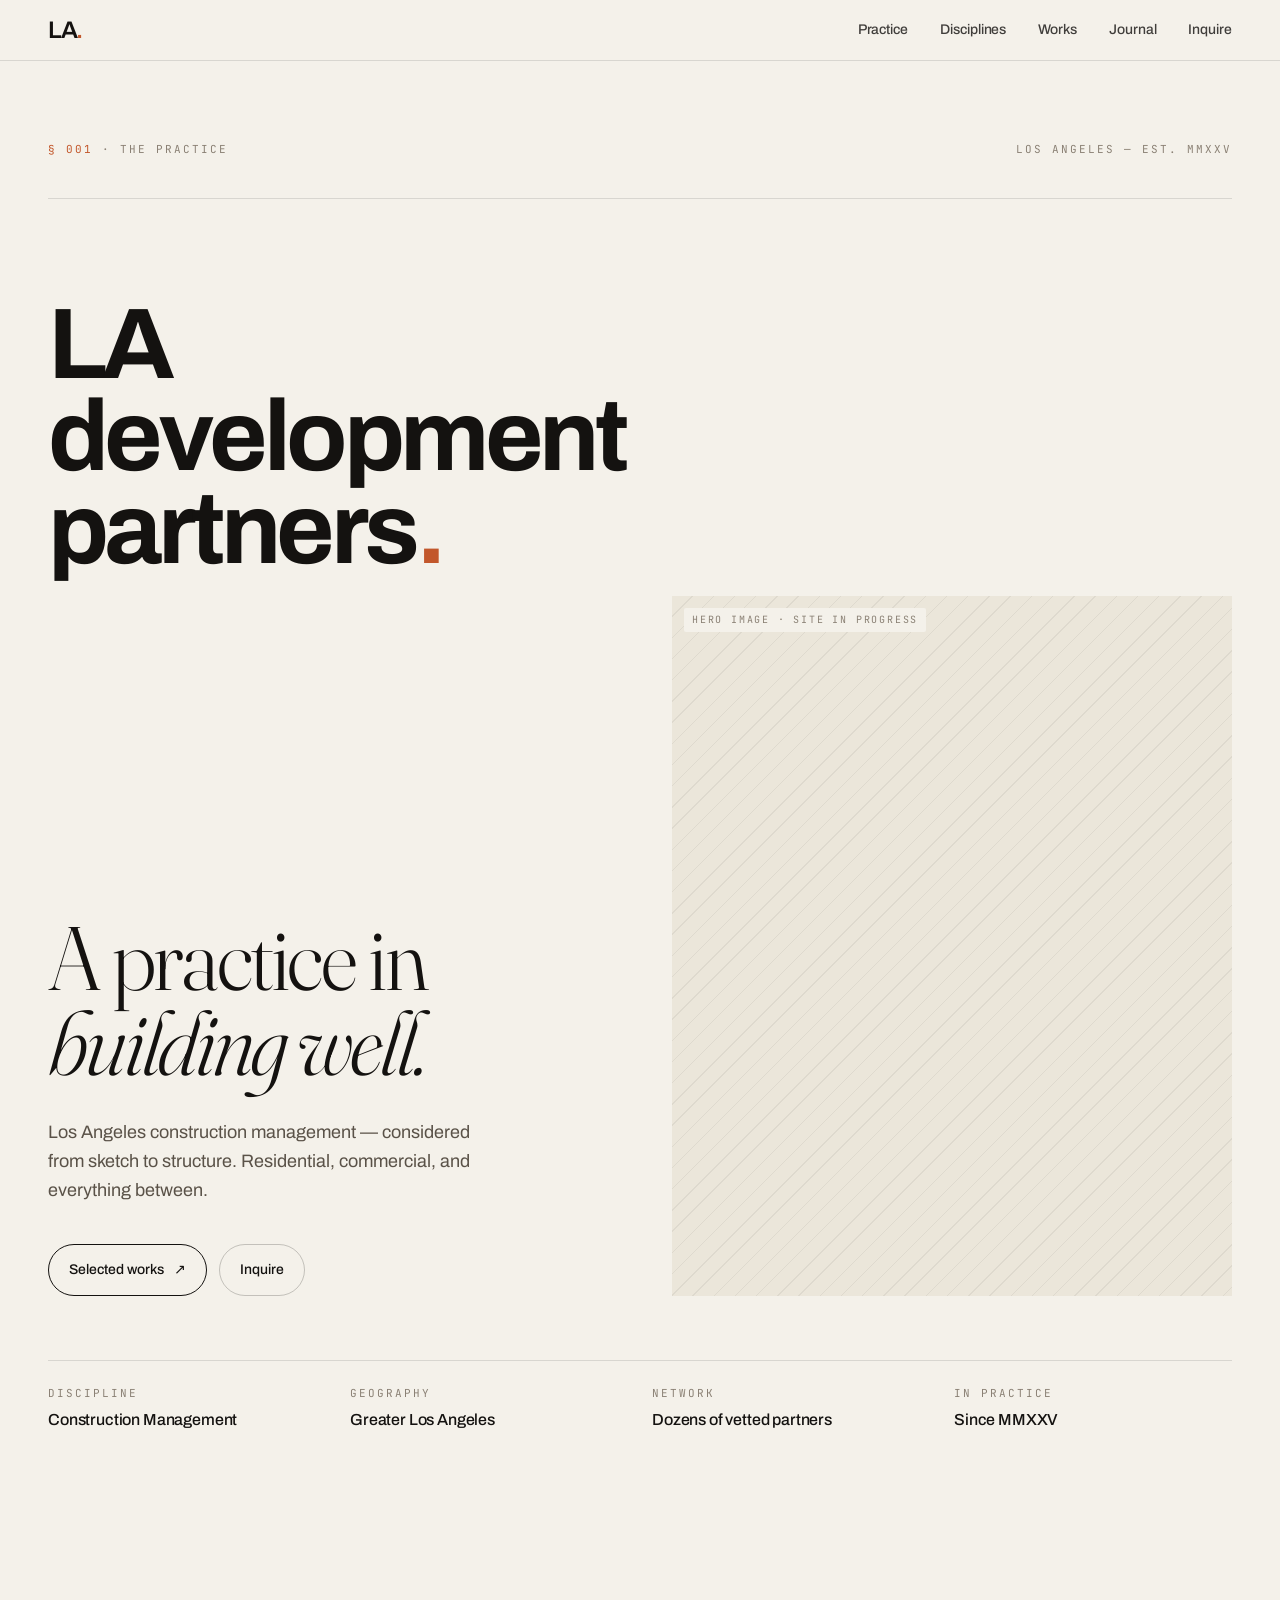
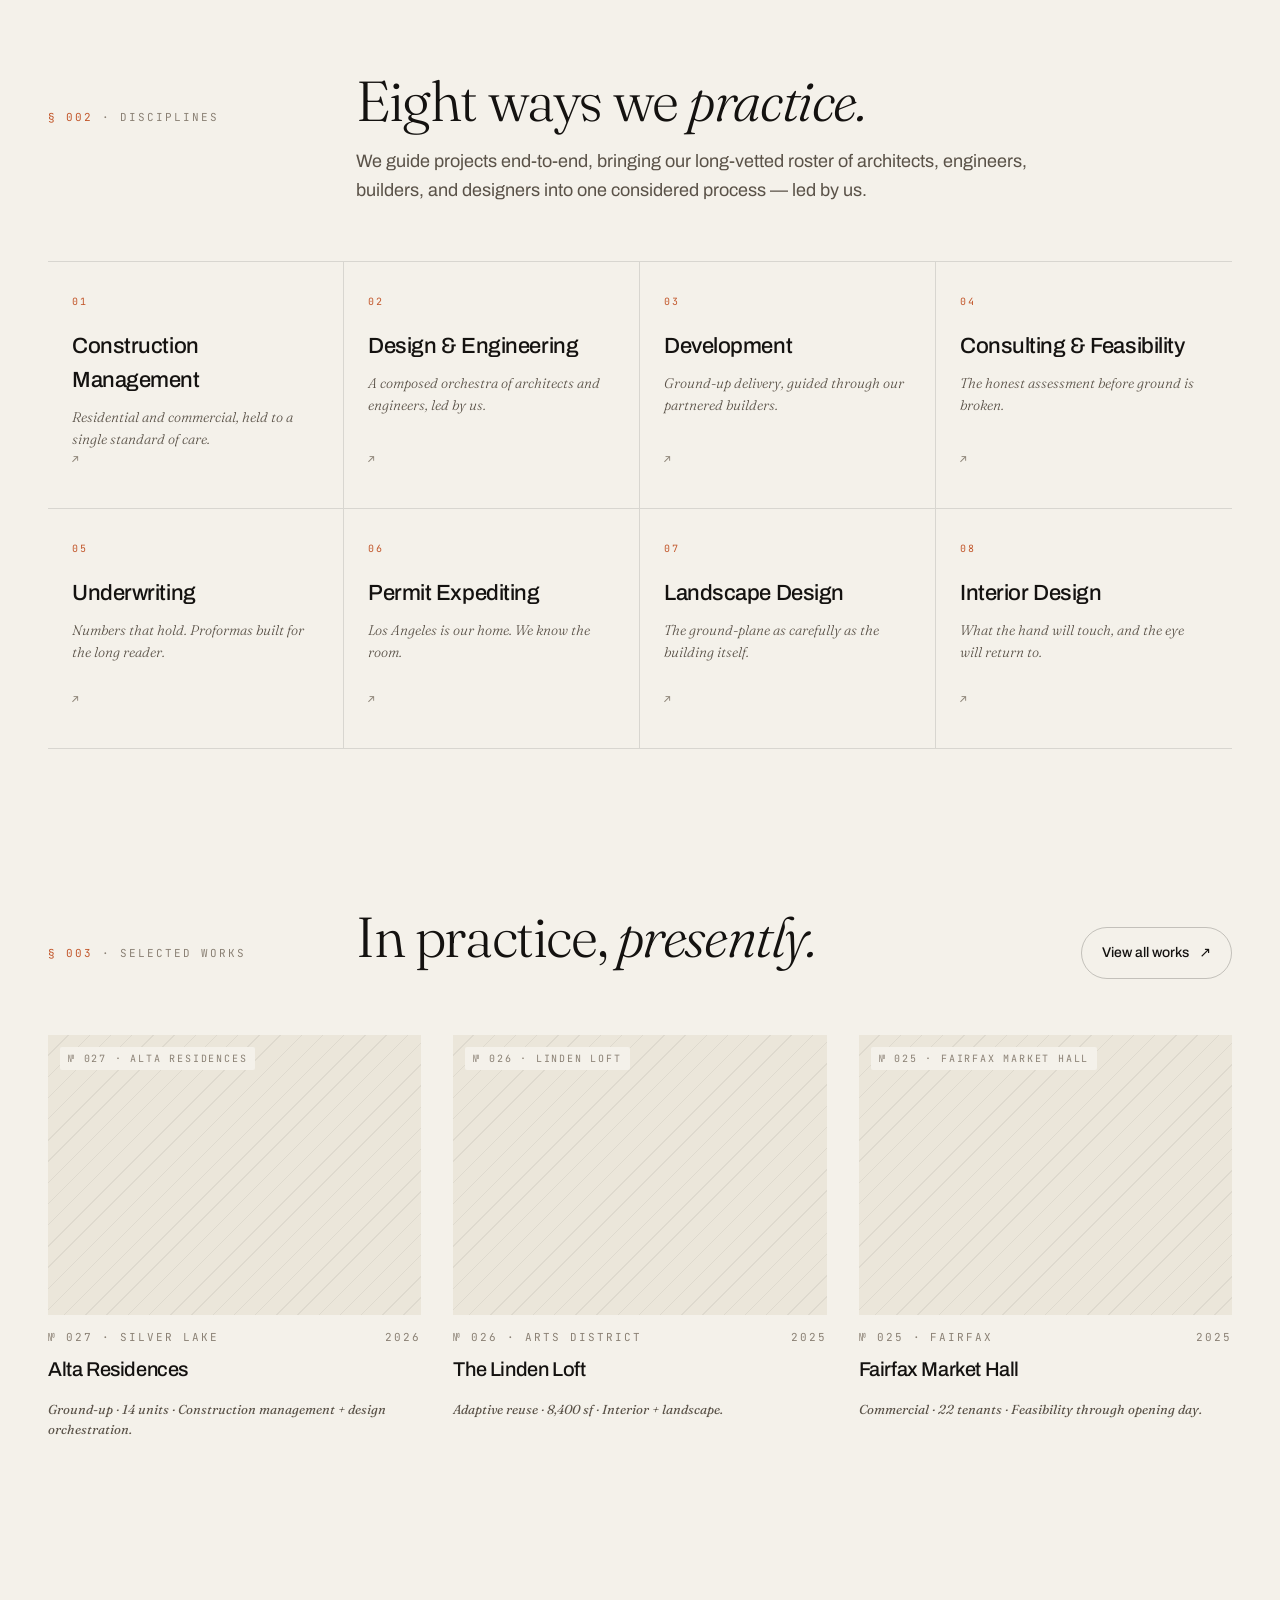
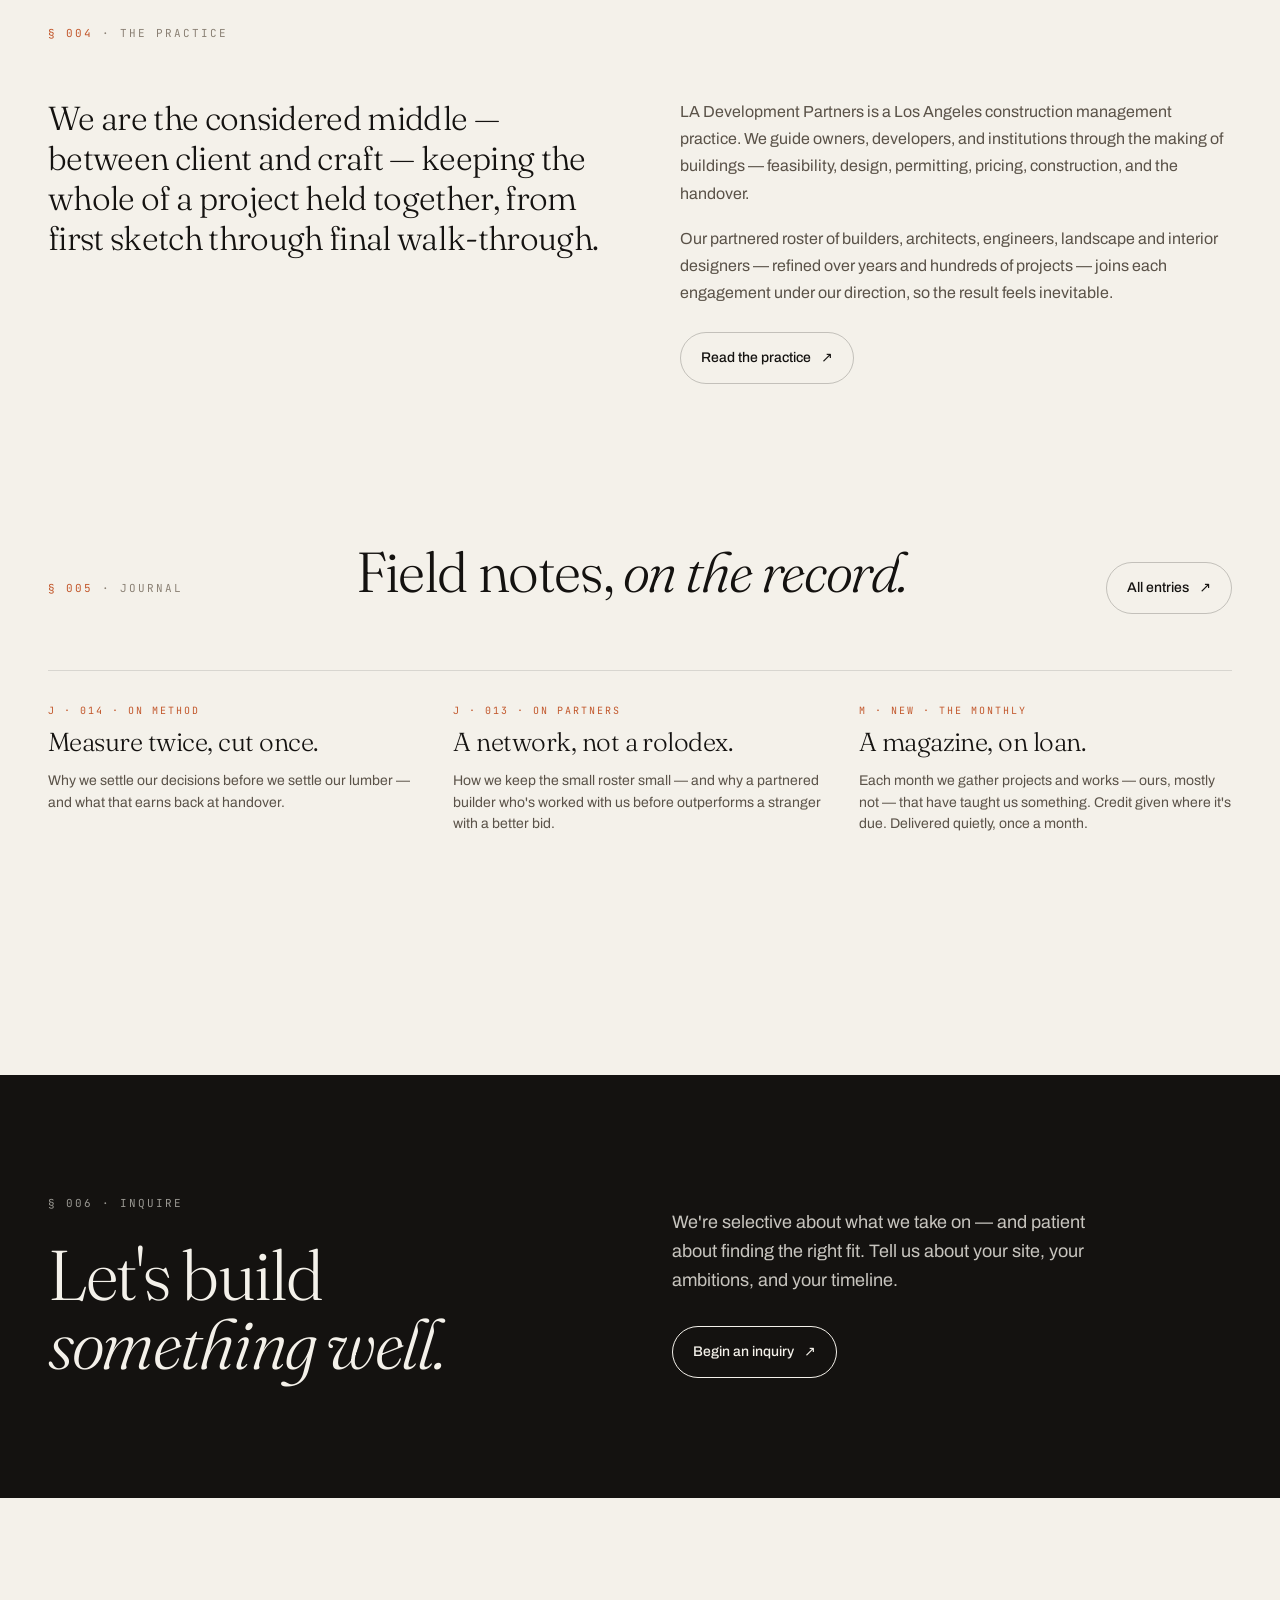
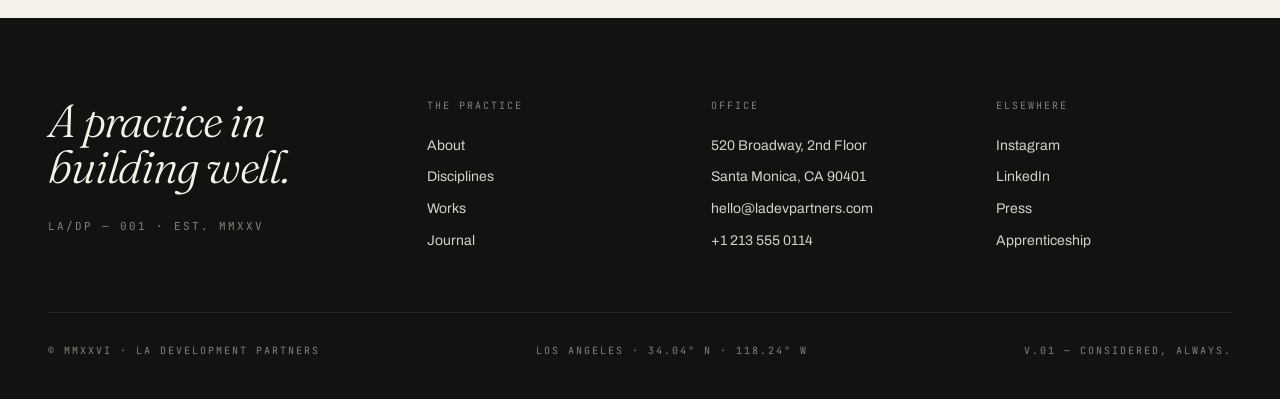
==== index.html @ b6d7815f "Add mobile responsive CSS across all pages Additive-only changes — no existing desktop rules modifie" ====
<!doctype html>
<html lang="en">
<head>
<meta charset="utf-8" />
<meta name="viewport" content="width=device-width, initial-scale=1" />
<title>LA/DP — A practice in building well.</title>
<link rel="preconnect" href="https://fonts.googleapis.com">
<link rel="preconnect" href="https://fonts.gstatic.com" crossorigin>
<link href="https://fonts.googleapis.com/css2?family=Archivo:wght@300;400;500;600;700;800&family=Fraunces:ital,opsz,wght@0,9..144,300;0,9..144,400;1,9..144,300;1,9..144,400&family=Inter:wght@400;500;600&family=JetBrains+Mono:wght@300;400;500&display=swap" rel="stylesheet">
<link rel="stylesheet" href="styles.css"/>
<template id="__bundler_thumbnail" data-bg-color="#f4f1ea">
  <svg viewBox="0 0 1200 800" xmlns="http://www.w3.org/2000/svg">
    <rect width="1200" height="800" fill="#f4f1ea"/>
    <text x="120" y="340" font-family="Archivo, sans-serif" font-weight="700" font-size="170" letter-spacing="-7" fill="#1a1a1a">LA</text>
    <text x="120" y="480" font-family="Archivo, sans-serif" font-weight="700" font-size="110" letter-spacing="-4" fill="#1a1a1a">development</text>
    <text x="120" y="580" font-family="Archivo, sans-serif" font-weight="700" font-size="110" letter-spacing="-4" fill="#1a1a1a">partners<tspan fill="#c2572b">.</tspan></text>
    <line x1="120" y1="660" x2="1080" y2="660" stroke="#1a1a1a" stroke-width="1.5"/>
    <text x="120" y="710" font-family="'Courier New', monospace" font-size="22" letter-spacing="4" fill="#1a1a1a">§ 001 · LOS ANGELES — EST. MMXXV</text>
  </svg>
</template>
<style>
  /* Home-specific hero variants */
  .hero { padding: 80px 0 120px; }

  /* A · Editorial (default) */
  [data-home-layout="A"] .hero-a { display: block; }
  [data-home-layout="A"] .hero-b, [data-home-layout="A"] .hero-c { display: none; }
  [data-home-layout="B"] .hero-b { display: block; }
  [data-home-layout="B"] .hero-a, [data-home-layout="B"] .hero-c { display: none; }
  [data-home-layout="C"] .hero-c { display: block; }
  [data-home-layout="C"] .hero-a, [data-home-layout="C"] .hero-b { display: none; }

  .hero-a-inner { display: grid; grid-template-columns: 1fr 1fr; gap: 64px; align-items: end; padding-top: 20px; }
  .hero-a-mark { font-family: 'Archivo', sans-serif; font-weight: 700; font-size: clamp(56px, 7vw, 120px); line-height: 0.92; letter-spacing: -0.045em; color: var(--fg); padding: 28px 0 0; }
  .hero-a-mark .dot { color: var(--accent); }
  .hero-a-tag { font-family: var(--f-edit); font-weight: 300; font-size: clamp(56px, 6.4vw, 112px); line-height: 0.95; letter-spacing: -0.03em; }
  .hero-a-media { aspect-ratio: 4/5; }
  .hero-a-meta { display: grid; grid-template-columns: repeat(4, 1fr); gap: 24px; margin-top: 64px; padding-top: 24px; border-top: 1px solid var(--rule); }
  .hero-a-meta .meta { margin-bottom: 6px; }
  .hero-a-meta .v { font-family: var(--f-display); font-size: 16px; font-weight: 500; letter-spacing: -0.01em; }

  /* B · Monumental */
  .hero-b-inner { padding: 60px 0 0; }
  .hero-b-title { font-family: var(--f-display); font-weight: 500; font-size: clamp(80px, 14vw, 240px); line-height: 0.88; letter-spacing: -0.055em; }
  .hero-b-title i { font-family: var(--f-edit); font-weight: 300; font-style: italic; letter-spacing: -0.03em; }
  .hero-b-sub { display: grid; grid-template-columns: 1fr 1fr; gap: 40px; margin-top: 40px; padding-top: 24px; border-top: 1px solid var(--rule); }

  /* C · Index */
  .hero-c-inner { display: grid; grid-template-columns: 160px 1fr; gap: 48px; padding-top: 40px; }
  .hero-c-list { display: flex; flex-direction: column; }
  .hero-c-row { display: grid; grid-template-columns: 80px 1fr auto; gap: 40px; align-items: baseline; padding: 18px 0; border-top: 1px solid var(--rule); }
  .hero-c-row:last-child { border-bottom: 1px solid var(--rule); }
  .hero-c-title { font-family: var(--f-edit); font-weight: 300; font-style: italic; font-size: clamp(24px, 3vw, 48px); letter-spacing: -0.025em; line-height: 1.05; }

  /* Disciplines grid */
  .disc-grid { display: grid; grid-template-columns: repeat(4, 1fr); gap: 0; border-top: 1px solid var(--rule); }
  .disc-cell { padding: 32px 24px 40px; border-bottom: 1px solid var(--rule); border-right: 1px solid var(--rule); min-height: 240px; display: flex; flex-direction: column; justify-content: space-between; }
  .disc-cell:nth-child(4n) { border-right: 0; }
  .disc-cell .num { font-family: var(--f-mono); font-size: 10px; letter-spacing: 0.2em; color: var(--accent); }
  .disc-cell .t { font-family: var(--f-display); font-weight: 500; font-size: 22px; letter-spacing: -0.02em; margin-top: 20px; }
  .disc-cell .d { font-family: var(--f-edit); font-style: italic; font-weight: 300; font-size: 14px; line-height: 1.55; color: var(--fg-soft); margin-top: 10px; }

  /* Featured works strip */
  .works-strip { display: grid; grid-template-columns: repeat(3, 1fr); gap: 32px; }
  .work-card { display: flex; flex-direction: column; gap: 14px; }
  .work-media { aspect-ratio: 4/3; }
  .work-meta { display: flex; justify-content: space-between; align-items: baseline; }
  .work-title { font-family: var(--f-display); font-weight: 500; font-size: 20px; letter-spacing: -0.02em; }
  .work-scope { font-family: var(--f-edit); font-style: italic; font-size: 13px; color: var(--fg-soft); }

  /* Practice band */
  .practice-band { display: grid; grid-template-columns: 1fr 1fr; gap: 80px; align-items: start; }
  .practice-lead { font-family: var(--f-edit); font-weight: 300; font-size: clamp(28px, 2.6vw, 40px); line-height: 1.2; letter-spacing: -0.02em; }
  .practice-body p { font-size: 16px; line-height: 1.7; color: var(--fg-soft); margin: 0 0 18px; }

  /* Journal */
  .journal-list { display: grid; grid-template-columns: repeat(3, 1fr); gap: 32px; border-top: 1px solid var(--rule); padding-top: 32px; }
  .j-item .j-tag { font-family: var(--f-mono); font-size: 10px; letter-spacing: 0.2em; color: var(--accent); text-transform: uppercase; }
  .j-item h4 { font-family: var(--f-edit); font-weight: 300; font-size: 26px; line-height: 1.15; letter-spacing: -0.02em; margin: 10px 0 12px; }
  .j-item .j-dek { font-size: 14px; color: var(--fg-soft); line-height: 1.55; }

  /* Inquiry close */
  .inquiry-close { background: var(--ink); color: var(--bone); padding: 120px 0; margin-top: 120px; border-radius: 0; }
  [data-theme="dark"] .inquiry-close { background: var(--bone); color: var(--ink); }
  .inquiry-close .container { display: grid; grid-template-columns: 1fr 1fr; gap: 64px; align-items: end; }
  .inquiry-close .meta { color: rgba(244,241,234,0.6); }
  [data-theme="dark"] .inquiry-close .meta { color: var(--meta); }
  .inquiry-close .edit { font-size: clamp(44px, 5.5vw, 88px); line-height: 0.98; }
  .inquiry-close .btn { border-color: currentColor; color: inherit; }
  .inquiry-close .btn:hover { background: var(--bone); color: var(--ink); border-color: var(--bone); }
  [data-theme="dark"] .inquiry-close .btn:hover { background: var(--ink); color: var(--bone); }

  /* Extracted from inline styles for responsive override */
  .hero-a .hero-a-mark { font-size: 100.36px; padding-top: 100px; padding-bottom: 0; }
  .hero-a .hero-a-tag { font-size: 90px; }
  .hero-c .wm { font-size: 72px; }

  @media (max-width: 768px) {
    .hero { padding: 40px 0 60px; }
    .hero-a .hero-a-mark { font-size: 52px; padding-top: 40px; }
    .hero-a .hero-a-tag { font-size: 40px; }
    .hero-a-inner { grid-template-columns: 1fr; gap: 32px; }
    .hero-a-meta { grid-template-columns: repeat(2, 1fr); gap: 16px; margin-top: 40px; }
    .hero-b-sub { grid-template-columns: 1fr; gap: 24px; }
    .hero-c-inner { grid-template-columns: 1fr; gap: 20px; }
    .hero-c .wm { font-size: 56px; }
    .hero-c-row { grid-template-columns: 60px 1fr; gap: 12px; }
    .hero-c-row > :nth-child(3) { grid-column: 1 / -1; }
    .disc-grid { grid-template-columns: repeat(2, 1fr); }
    .disc-cell:nth-child(odd) { border-right: 1px solid var(--rule); }
    .disc-cell:nth-child(even) { border-right: 0; }
    .disc-cell { min-height: 180px; }
    .works-strip { grid-template-columns: 1fr; gap: 40px; }
    .practice-band { grid-template-columns: 1fr; gap: 32px; }
    .journal-list { grid-template-columns: 1fr; gap: 28px; }
    .inquiry-close { padding: 80px 0; margin-top: 80px; }
    .inquiry-close .container { grid-template-columns: 1fr; gap: 28px; }
  }

  @media (max-width: 480px) {
    .hero-a .hero-a-mark { font-size: 42px; padding-top: 28px; }
    .hero-a .hero-a-tag { font-size: 32px; }
    .hero-c .wm { font-size: 48px; }
    .disc-grid { grid-template-columns: 1fr; }
    .disc-cell { border-right: 0; min-height: auto; }
  }
</style>
</head>
<body>

<div id="nav-slot"></div>

<!-- ── HERO A · Editorial ───────────────────────── -->
<section class="hero hero-a">
  <div class="container">
    <div class="row between center" style="padding-bottom:40px; border-bottom:1px solid var(--rule);">
      <div class="meta"><span class="meta-accent">§ 001</span> · THE PRACTICE</div>
      <div class="meta">LOS ANGELES — EST. MMXXV</div>
    </div>
    <div class="hero-a-mark">LA<br/>development<br/>partners<span class="dot">.</span></div>
    <div class="hero-a-inner">
      <div>
        <div class="hero-a-tag">A practice in<br/><i class="italic">building well.</i></div>
        <div class="body-lg" style="max-width:440px; margin-top:32px;">
          Los Angeles construction management — considered from sketch to structure. Residential, commercial, and everything between.
        </div>
        <div style="margin-top:40px; display:flex; gap:12px;">
          <a href="works.html" class="btn">Selected works <span class="arrow">↗</span></a>
          <a href="contact.html" class="btn btn-ghost">Inquire</a>
        </div>
      </div>
      <div>
        <div class="hero-a-media placeholder" data-placeholder="HERO IMAGE · SITE IN PROGRESS"></div>
      </div>
    </div>
    <div class="hero-a-meta">
      <div><div class="meta">DISCIPLINE</div><div class="v">Construction Management</div></div>
      <div><div class="meta">GEOGRAPHY</div><div class="v">Greater Los Angeles</div></div>
      <div><div class="meta">NETWORK</div><div class="v">Dozens of vetted partners</div></div>
      <div><div class="meta">IN PRACTICE</div><div class="v">Since MMXXV</div></div>
    </div>
  </div>
</section>

<!-- ── HERO B · Monumental ──────────────────────── -->
<section class="hero hero-b" style="display:none;">
  <div class="container">
    <div class="meta" style="margin-bottom:40px;"><span class="meta-accent">§ 001</span> · LA DEVELOPMENT PARTNERS — LOS ANGELES, MMXXV</div>
    <div class="hero-b-inner">
      <h1 class="hero-b-title">Building<br/><i>well.</i></h1>
      <div class="hero-b-sub">
        <div class="body-lg" style="max-width:520px;">
          A Los Angeles construction management practice. We guide projects from the first sketch through the final walk-through — alongside a vetted network of architects, engineers, and builders.
        </div>
        <div style="display:flex; flex-direction:column; gap:16px; align-items:flex-start;">
          <a href="works.html" class="btn">Selected works <span class="arrow">↗</span></a>
          <a href="disciplines.html" class="btn btn-ghost">Eight disciplines</a>
        </div>
      </div>
    </div>
  </div>
</section>

<!-- ── HERO C · Index ───────────────────────────── -->
<section class="hero hero-c" style="display:none;">
  <div class="container">
    <div class="meta" style="padding-bottom:40px; border-bottom:1px solid var(--rule);"><span class="meta-accent">§ 001</span> · INDEX — IN PRACTICE, APRIL MMXXVI</div>
    <div class="hero-c-inner">
      <div>
        <div class="wm">LA<span class="dot">.</span></div>
        <div class="meta" style="margin-top:14px;">DEVELOPMENT<br/>PARTNERS<span class="dot">.</span></div>
      </div>
      <div class="hero-c-list">
        <div class="hero-c-row"><div class="meta">№ 027</div><div class="hero-c-title">Alta Residences <span style="opacity:.5">— Silver Lake</span></div><div class="meta">IN PROGRESS</div></div>
        <div class="hero-c-row"><div class="meta">№ 026</div><div class="hero-c-title">The Linden Loft <span style="opacity:.5">— Arts District</span></div><div class="meta">COMPLETE · 2025</div></div>
        <div class="hero-c-row"><div class="meta">№ 025</div><div class="hero-c-title">Fairfax Market Hall <span style="opacity:.5">— Fairfax</span></div><div class="meta">COMPLETE · 2025</div></div>
        <div class="hero-c-row"><div class="meta">№ 024</div><div class="hero-c-title">House on Mulholland <span style="opacity:.5">— Beverly Crest</span></div><div class="meta">COMPLETE · 2024</div></div>
        <div class="hero-c-row"><div class="meta">№ 023</div><div class="hero-c-title">Glassell Studios <span style="opacity:.5">— Glassell Park</span></div><div class="meta">COMPLETE · 2024</div></div>
      </div>
    </div>
  </div>
</section>

<!-- ── Disciplines ──────────────────────────────── -->
<section class="section">
  <div class="container">
    <div class="section-head reveal">
      <div class="meta"><span class="meta-accent">§ 002</span> · DISCIPLINES</div>
      <div>
        <div class="edit" style="font-size:clamp(40px,4.4vw,72px); line-height:1;">Eight ways we <i>practice.</i></div>
        <div class="body-lg" style="margin-top:18px; max-width:680px;">We guide projects end-to-end, bringing our long-vetted roster of architects, engineers, builders, and designers into one considered process — led by us.</div>
      </div>
    </div>
    <div class="disc-grid reveal">
      <div class="disc-cell"><div><div class="num">01</div><div class="t">Construction Management</div><div class="d">Residential and commercial, held to a single standard of care.</div></div><div class="meta">↗</div></div>
      <div class="disc-cell"><div><div class="num">02</div><div class="t">Design & Engineering</div><div class="d">A composed orchestra of architects and engineers, led by us.</div></div><div class="meta">↗</div></div>
      <div class="disc-cell"><div><div class="num">03</div><div class="t">Development</div><div class="d">Ground-up delivery, guided through our partnered builders.</div></div><div class="meta">↗</div></div>
      <div class="disc-cell"><div><div class="num">04</div><div class="t">Consulting & Feasibility</div><div class="d">The honest assessment before ground is broken.</div></div><div class="meta">↗</div></div>
      <div class="disc-cell"><div><div class="num">05</div><div class="t">Underwriting</div><div class="d">Numbers that hold. Proformas built for the long reader.</div></div><div class="meta">↗</div></div>
      <div class="disc-cell"><div><div class="num">06</div><div class="t">Permit Expediting</div><div class="d">Los Angeles is our home. We know the room.</div></div><div class="meta">↗</div></div>
      <div class="disc-cell"><div><div class="num">07</div><div class="t">Landscape Design</div><div class="d">The ground-plane as carefully as the building itself.</div></div><div class="meta">↗</div></div>
      <div class="disc-cell"><div><div class="num">08</div><div class="t">Interior Design</div><div class="d">What the hand will touch, and the eye will return to.</div></div><div class="meta">↗</div></div>
    </div>
  </div>
</section>

<!-- ── Featured works ───────────────────────────── -->
<section class="section" style="padding-top:40px;">
  <div class="container">
    <div class="section-head reveal">
      <div class="meta"><span class="meta-accent">§ 003</span> · SELECTED WORKS</div>
      <div class="row between baseline" style="width:100%;">
        <div class="edit" style="font-size:clamp(40px,4.4vw,72px); line-height:1;">In practice, <i>presently.</i></div>
        <a href="works.html" class="btn btn-ghost">View all works <span class="arrow">↗</span></a>
      </div>
    </div>
    <div class="works-strip reveal">
      <a class="work-card" href="study.html">
        <div class="work-media placeholder" data-placeholder="№ 027 · ALTA RESIDENCES"></div>
        <div class="work-meta"><div><div class="meta">№ 027 · SILVER LAKE</div><div class="work-title mt-8">Alta Residences</div></div><div class="meta">2026</div></div>
        <div class="work-scope">Ground-up · 14 units · Construction management + design orchestration.</div>
      </a>
      <a class="work-card" href="study.html">
        <div class="work-media placeholder" data-placeholder="№ 026 · LINDEN LOFT"></div>
        <div class="work-meta"><div><div class="meta">№ 026 · ARTS DISTRICT</div><div class="work-title mt-8">The Linden Loft</div></div><div class="meta">2025</div></div>
        <div class="work-scope">Adaptive reuse · 8,400 sf · Interior + landscape.</div>
      </a>
      <a class="work-card" href="study.html">
        <div class="work-media placeholder" data-placeholder="№ 025 · FAIRFAX MARKET HALL"></div>
        <div class="work-meta"><div><div class="meta">№ 025 · FAIRFAX</div><div class="work-title mt-8">Fairfax Market Hall</div></div><div class="meta">2025</div></div>
        <div class="work-scope">Commercial · 22 tenants · Feasibility through opening day.</div>
      </a>
    </div>
  </div>
</section>

<!-- ── The Practice (short) ─────────────────────── -->
<section class="section" style="padding-top:60px;">
  <div class="container">
    <div class="section-head reveal">
      <div class="meta"><span class="meta-accent">§ 004</span> · THE PRACTICE</div>
      <div></div>
    </div>
    <div class="practice-band reveal">
      <div class="practice-lead">
        We are the considered middle — between client and craft — keeping the whole of a project held together, from first sketch through final walk-through.
      </div>
      <div class="practice-body">
        <p>LA Development Partners is a Los Angeles construction management practice. We guide owners, developers, and institutions through the making of buildings — feasibility, design, permitting, pricing, construction, and the handover.</p>
        <p>Our partnered roster of builders, architects, engineers, landscape and interior designers — refined over years and hundreds of projects — joins each engagement under our direction, so the result feels inevitable.</p>
        <a href="practice.html" class="btn btn-ghost" style="margin-top:8px;">Read the practice <span class="arrow">↗</span></a>
      </div>
    </div>
  </div>
</section>

<!-- ── Journal preview ──────────────────────────── -->
<section class="section" style="padding-top:40px;">
  <div class="container">
    <div class="section-head reveal">
      <div class="meta"><span class="meta-accent">§ 005</span> · JOURNAL</div>
      <div class="row between baseline" style="width:100%;">
        <div class="edit" style="font-size:clamp(40px,4.4vw,72px); line-height:1;">Field notes, <i>on the record.</i></div>
        <a href="journal.html" class="btn btn-ghost">All entries <span class="arrow">↗</span></a>
      </div>
    </div>
    <div class="journal-list reveal">
      <div class="j-item">
        <div class="j-tag">J · 014 · ON METHOD</div>
        <h4>Measure twice, cut once.</h4>
        <div class="j-dek">Why we settle our decisions before we settle our lumber — and what that earns back at handover.</div>
      </div>
      <div class="j-item">
        <div class="j-tag">J · 013 · ON PARTNERS</div>
        <h4>A network, not a rolodex.</h4>
        <div class="j-dek">How we keep the small roster small — and why a partnered builder who's worked with us before outperforms a stranger with a better bid.</div>
      </div>
      <div class="j-item">
        <div class="j-tag">M · NEW · THE MONTHLY</div>
        <h4>A magazine, on loan.</h4>
        <div class="j-dek">Each month we gather projects and works — ours, mostly not — that have taught us something. Credit given where it's due. Delivered quietly, once a month.</div>
      </div>
    </div>
  </div>
</section>

<!-- ── Inquiry close ────────────────────────────── -->
<section class="inquiry-close">
  <div class="container">
    <div>
      <div class="meta" style="margin-bottom:28px;">§ 006 · INQUIRE</div>
      <div class="edit">Let's build<br/><i>something well.</i></div>
    </div>
    <div>
      <div class="body-lg" style="max-width:440px; color:inherit; opacity:0.8;">We're selective about what we take on — and patient about finding the right fit. Tell us about your site, your ambitions, and your timeline.</div>
      <a href="contact.html" class="btn" style="margin-top:32px;">Begin an inquiry <span class="arrow">↗</span></a>
    </div>
  </div>
</section>

<div id="footer-slot"></div>
<script src="shell.js?v=1776805947946"></script>
</body>
</html>
---- styles.css ----
/* LA/DP site shell — tokens, type, nav, footer.
   Shared by all pages. Tweaks rewrite CSS variables on :root. */

:root {
  /* Palette from brand book */
  --bone: #f4f1ea;
  --bone-2: #ebe6da;
  --bone-3: #dcd4c2;
  --ink: #141210;
  --ink-2: #1e1a15;
  --ink-soft: #5a5248;
  --meta: #8a8074;
  --rule: rgba(20,18,16,0.12);
  --rule-strong: rgba(20,18,16,0.22);
  --accent: #c2572b;     /* rust (default) */
  --accent-soft: #9c3f1c;
  --loam: #2b241c;
  --clay: #c89a70;

  /* Type */
  --f-display: 'Archivo', system-ui, sans-serif;
  --f-edit: 'Fraunces', Georgia, serif;
  --f-mono: 'JetBrains Mono', ui-monospace, monospace;

  /* Surfaces */
  --bg: var(--bone);
  --fg: var(--ink);
  --fg-soft: var(--ink-soft);
  --card: var(--bone-2);
}

:root[data-theme="dark"] {
  --bg: var(--ink);
  --fg: var(--bone);
  --fg-soft: rgba(244,241,234,0.72);
  --card: var(--ink-2);
  --meta: rgba(244,241,234,0.55);
  --rule: rgba(244,241,234,0.16);
  --rule-strong: rgba(244,241,234,0.28);
}
:root[data-accent="clay"] { --accent: #c89a70; --accent-soft: #a87a50; }
:root[data-accent="forest"] { --accent: #3f5a3a; --accent-soft: #2b4028; }

:root[data-type="serif"] {
  --f-display: 'Fraunces', Georgia, serif;
}
:root[data-type="grotesque"] {
  --f-display: 'Inter', system-ui, sans-serif;
}

* , *::before, *::after { box-sizing: border-box; }
html, body { margin: 0; padding: 0; background: var(--bg); color: var(--fg); }
body {
  font-family: var(--f-display);
  font-size: 16px;
  line-height: 1.55;
  -webkit-font-smoothing: antialiased;
  text-rendering: optimizeLegibility;
}
a { color: inherit; text-decoration: none; }
img { max-width: 100%; display: block; }

/* Layout */
.container { max-width: 1440px; margin: 0 auto; padding: 0 48px; }
.container-wide { max-width: 1600px; margin: 0 auto; padding: 0 48px; }
.container-tight { max-width: 1040px; margin: 0 auto; padding: 0 48px; }

/* Type */
.meta { font-family: var(--f-mono); font-size: 11px; letter-spacing: 0.18em; text-transform: uppercase; color: var(--meta); }
.meta-accent { color: var(--accent); }
.edit { font-family: var(--f-edit); font-weight: 300; letter-spacing: -0.025em; }
.edit i, .italic { font-style: italic; }
.wm { font-family: 'Archivo', sans-serif; font-weight: 600; letter-spacing: -0.055em; line-height: 0.92; }
.dot { color: var(--accent); }
.display { font-family: var(--f-display); font-weight: 500; letter-spacing: -0.03em; line-height: 1.02; }
.h1 { font-size: clamp(56px, 7vw, 120px); }
.h2 { font-size: clamp(40px, 4.4vw, 72px); }
.h3 { font-size: clamp(28px, 2.6vw, 44px); }
.body-lg { font-size: 18px; line-height: 1.6; color: var(--fg-soft); }
.body-md { font-size: 15px; line-height: 1.6; color: var(--fg-soft); }

/* Rules */
.hr { height: 1px; background: var(--rule); border: 0; margin: 0; }
.hr-strong { height: 1px; background: var(--rule-strong); border: 0; margin: 0; }

/* Nav */
.nav {
  position: sticky; top: 0; z-index: 50;
  backdrop-filter: blur(8px);
  background: color-mix(in oklab, var(--bg) 90%, transparent);
  border-bottom: 1px solid var(--rule);
}
.nav-inner { display: flex; justify-content: space-between; align-items: center; gap: 32px; padding: 18px 48px; }
.nav-wm { font-family: 'Archivo', sans-serif; font-weight: 600; letter-spacing: -0.055em; font-size: 24px; line-height: 1; }
.nav-links { display: flex; gap: 32px; }
.nav-link { font-family: var(--f-display); font-size: 14px; font-weight: 500; letter-spacing: -0.005em; color: var(--fg); opacity: 0.8; transition: opacity .2s, color .2s; position: relative; }
.nav-link:hover { opacity: 1; }
.nav-link[aria-current="page"] { opacity: 1; }
.nav-link[aria-current="page"]::before { content: ''; position: absolute; left: -10px; top: 50%; width: 3px; height: 3px; background: var(--accent); border-radius: 50%; transform: translateY(-50%); }
.nav-cta { font-family: var(--f-display); font-size: 14px; font-weight: 500; color: var(--fg); display: inline-flex; align-items: center; gap: 8px; padding: 10px 16px; border: 1px solid var(--fg); border-radius: 999px; transition: background .2s, color .2s; }
.nav-cta:hover { background: var(--fg); color: var(--bg); }

/* Buttons */
.btn { font-family: var(--f-display); font-size: 14px; font-weight: 500; display: inline-flex; align-items: center; gap: 10px; padding: 14px 20px; border-radius: 999px; border: 1px solid var(--fg); color: var(--fg); background: transparent; cursor: pointer; transition: background .2s, color .2s, border-color .2s; }
.btn:hover { background: var(--fg); color: var(--bg); }
.btn-accent { background: var(--accent); border-color: var(--accent); color: var(--bone); }
.btn-accent:hover { background: var(--accent-soft); border-color: var(--accent-soft); color: var(--bone); }
.btn-ghost { border-color: var(--rule-strong); }
.arrow { display: inline-block; transition: transform .25s; }
a:hover .arrow, .btn:hover .arrow { transform: translate(3px, -3px); }

/* Footer */
.footer { background: var(--ink); color: var(--bone); padding: 80px 0 40px; margin-top: 120px; }
.footer .meta { color: rgba(244,241,234,0.5); }
.footer-grid { display: grid; grid-template-columns: 1.4fr 1fr 1fr 1fr; gap: 48px; padding-bottom: 56px; border-bottom: 1px solid rgba(244,241,234,0.1); }
.footer-head { font-family: var(--f-edit); font-style: italic; font-weight: 300; font-size: 46px; line-height: 1; letter-spacing: -0.025em; color: var(--bone); }
.footer-col-title { font-family: var(--f-mono); font-size: 10px; letter-spacing: 0.2em; text-transform: uppercase; color: rgba(244,241,234,0.5); margin-bottom: 16px; }
.footer-link { display: block; font-size: 14px; color: rgba(244,241,234,0.85); padding: 5px 0; transition: color .2s; }
.footer-link:hover { color: var(--accent); }
.footer-bottom { display: flex; justify-content: space-between; align-items: center; padding-top: 30px; font-family: var(--f-mono); font-size: 10px; letter-spacing: 0.2em; text-transform: uppercase; color: rgba(244,241,234,0.5); }

/* Placeholder imagery (striped SVG stand-ins) */
.placeholder {
  background-color: var(--card);
  background-image: repeating-linear-gradient(135deg, transparent 0 14px, color-mix(in oklab, var(--fg) 6%, transparent) 14px 15px);
  position: relative;
  overflow: hidden;
}
.placeholder-label {
  position: absolute; top: 12px; left: 12px;
  font-family: var(--f-mono); font-size: 10px; letter-spacing: 0.18em; text-transform: uppercase;
  color: var(--meta);
  background: var(--bg); padding: 4px 8px; border-radius: 2px;
}

/* Section header pattern */
.section { padding: 120px 0; }
.section-head { display: grid; grid-template-columns: 260px 1fr; gap: 48px; align-items: baseline; margin-bottom: 56px; }
.section-head .meta { padding-top: 6px; }

/* Tweaks panel */
#tweaks-panel {
  position: fixed; right: 24px; bottom: 24px; z-index: 100;
  width: 300px; background: var(--bg); color: var(--fg);
  border: 1px solid var(--rule-strong); border-radius: 8px;
  font-family: var(--f-display); font-size: 13px;
  box-shadow: 0 20px 60px rgba(0,0,0,0.15);
  display: none;
}
#tweaks-panel.open { display: block; }
.tweaks-head { display: flex; justify-content: space-between; align-items: center; padding: 14px 16px; border-bottom: 1px solid var(--rule); }
.tweaks-title { font-family: var(--f-mono); font-size: 10px; letter-spacing: 0.2em; text-transform: uppercase; color: var(--meta); }
.tweaks-close { background: none; border: 0; color: var(--fg); cursor: pointer; font-size: 18px; line-height: 1; opacity: 0.6; }
.tweaks-close:hover { opacity: 1; }
.tweaks-body { padding: 8px 16px 16px; display: flex; flex-direction: column; gap: 14px; }
.tweak-row .tweak-label { font-family: var(--f-mono); font-size: 10px; letter-spacing: 0.2em; text-transform: uppercase; color: var(--meta); margin-bottom: 8px; }
.tweak-choices { display: flex; gap: 6px; flex-wrap: wrap; }
.tweak-btn { padding: 7px 11px; font-size: 12px; border: 1px solid var(--rule-strong); background: transparent; color: var(--fg); border-radius: 4px; cursor: pointer; font-family: var(--f-display); transition: all .15s; }
.tweak-btn:hover { border-color: var(--fg); }
.tweak-btn.active { background: var(--fg); color: var(--bg); border-color: var(--fg); }
.tweak-swatch { width: 22px; height: 22px; border-radius: 50%; border: 1px solid var(--rule-strong); cursor: pointer; padding: 0; }
.tweak-swatch.active { box-shadow: 0 0 0 2px var(--bg), 0 0 0 3px var(--fg); }

/* Reveal on scroll — subtle */
.reveal { opacity: 0; transform: translateY(14px); transition: opacity .8s ease, transform .8s cubic-bezier(.2,.7,.2,1); }
.reveal.in { opacity: 1; transform: translateY(0); }

/* Utility */
.row { display: flex; }
.between { justify-content: space-between; }
.gap-8 { gap: 8px; } .gap-16 { gap: 16px; } .gap-24 { gap: 24px; } .gap-32 { gap: 32px; }
.center { align-items: center; }
.baseline { align-items: baseline; }
.mt-8 { margin-top: 8px; } .mt-16 { margin-top: 16px; } .mt-24 { margin-top: 24px; } .mt-40 { margin-top: 40px; } .mt-80 { margin-top: 80px; }

/* ═══ MOBILE NAV ══════════��═══════════════════════ */

.nav-toggle {
  display: none;
  background: none;
  border: 0;
  cursor: pointer;
  padding: 10px;
  margin: -10px;
  color: var(--fg);
}
.nav-toggle svg { display: block; }

.nav-overlay {
  position: fixed;
  inset: 0;
  z-index: 200;
  background: var(--ink);
  display: flex;
  flex-direction: column;
  align-items: center;
  justify-content: center;
  gap: 12px;
  opacity: 0;
  pointer-events: none;
  transition: opacity .3s ease;
}
.nav-overlay.open {
  opacity: 1;
  pointer-events: auto;
}
.nav-overlay-close {
  position: absolute;
  top: 16px;
  right: 20px;
  background: none;
  border: 0;
  color: var(--bone);
  font-size: 36px;
  line-height: 1;
  cursor: pointer;
  padding: 10px;
}
.nav-overlay-link {
  font-family: var(--f-edit);
  font-weight: 300;
  font-size: 36px;
  color: var(--bone);
  letter-spacing: -0.025em;
  line-height: 1.5;
  padding: 6px 0;
  min-height: 48px;
  display: flex;
  align-items: center;
}
.nav-overlay-link:hover,
.nav-overlay-link[aria-current="page"] { color: var(--accent); }
.nav-overlay-meta {
  font-family: var(--f-mono);
  font-size: 10px;
  letter-spacing: 0.2em;
  color: rgba(244,241,234,0.35);
  text-transform: uppercase;
  margin-top: 32px;
}

/* ═══ RESPONSIVE · 768px ═════════════════════════ */

@media (max-width: 768px) {
  .container, .container-wide, .container-tight { padding: 0 24px; }

  .nav-inner { padding: 14px 24px; }
  .nav-links { display: none; }
  .nav-toggle { display: block; }

  .section { padding: 80px 0; }
  .section-head { grid-template-columns: 1fr; gap: 14px; margin-bottom: 40px; }

  .footer { padding: 60px 0 32px; margin-top: 80px; }
  .footer-grid { grid-template-columns: 1fr 1fr; gap: 32px; }
  .footer-head { font-size: 32px; }
  .footer-bottom { flex-direction: column; gap: 8px; align-items: flex-start; }
  .footer-link { padding: 8px 0; min-height: 44px; display: flex; align-items: center; }

  .btn { padding: 16px 22px; min-height: 44px; }

  #tweaks-panel { right: 12px; bottom: 12px; width: calc(100vw - 24px); max-width: 300px; }
}

/* ═══ RESPONSIVE · 480px ═════��═══════════════════ */

@media (max-width: 480px) {
  .container, .container-wide, .container-tight { padding: 0 20px; }
  .nav-inner { padding: 14px 20px; }

  .section { padding: 60px 0; }

  .footer-grid { grid-template-columns: 1fr; gap: 28px; }
  .footer-head { font-size: 28px; }

  .body-lg { font-size: 16px; }
}
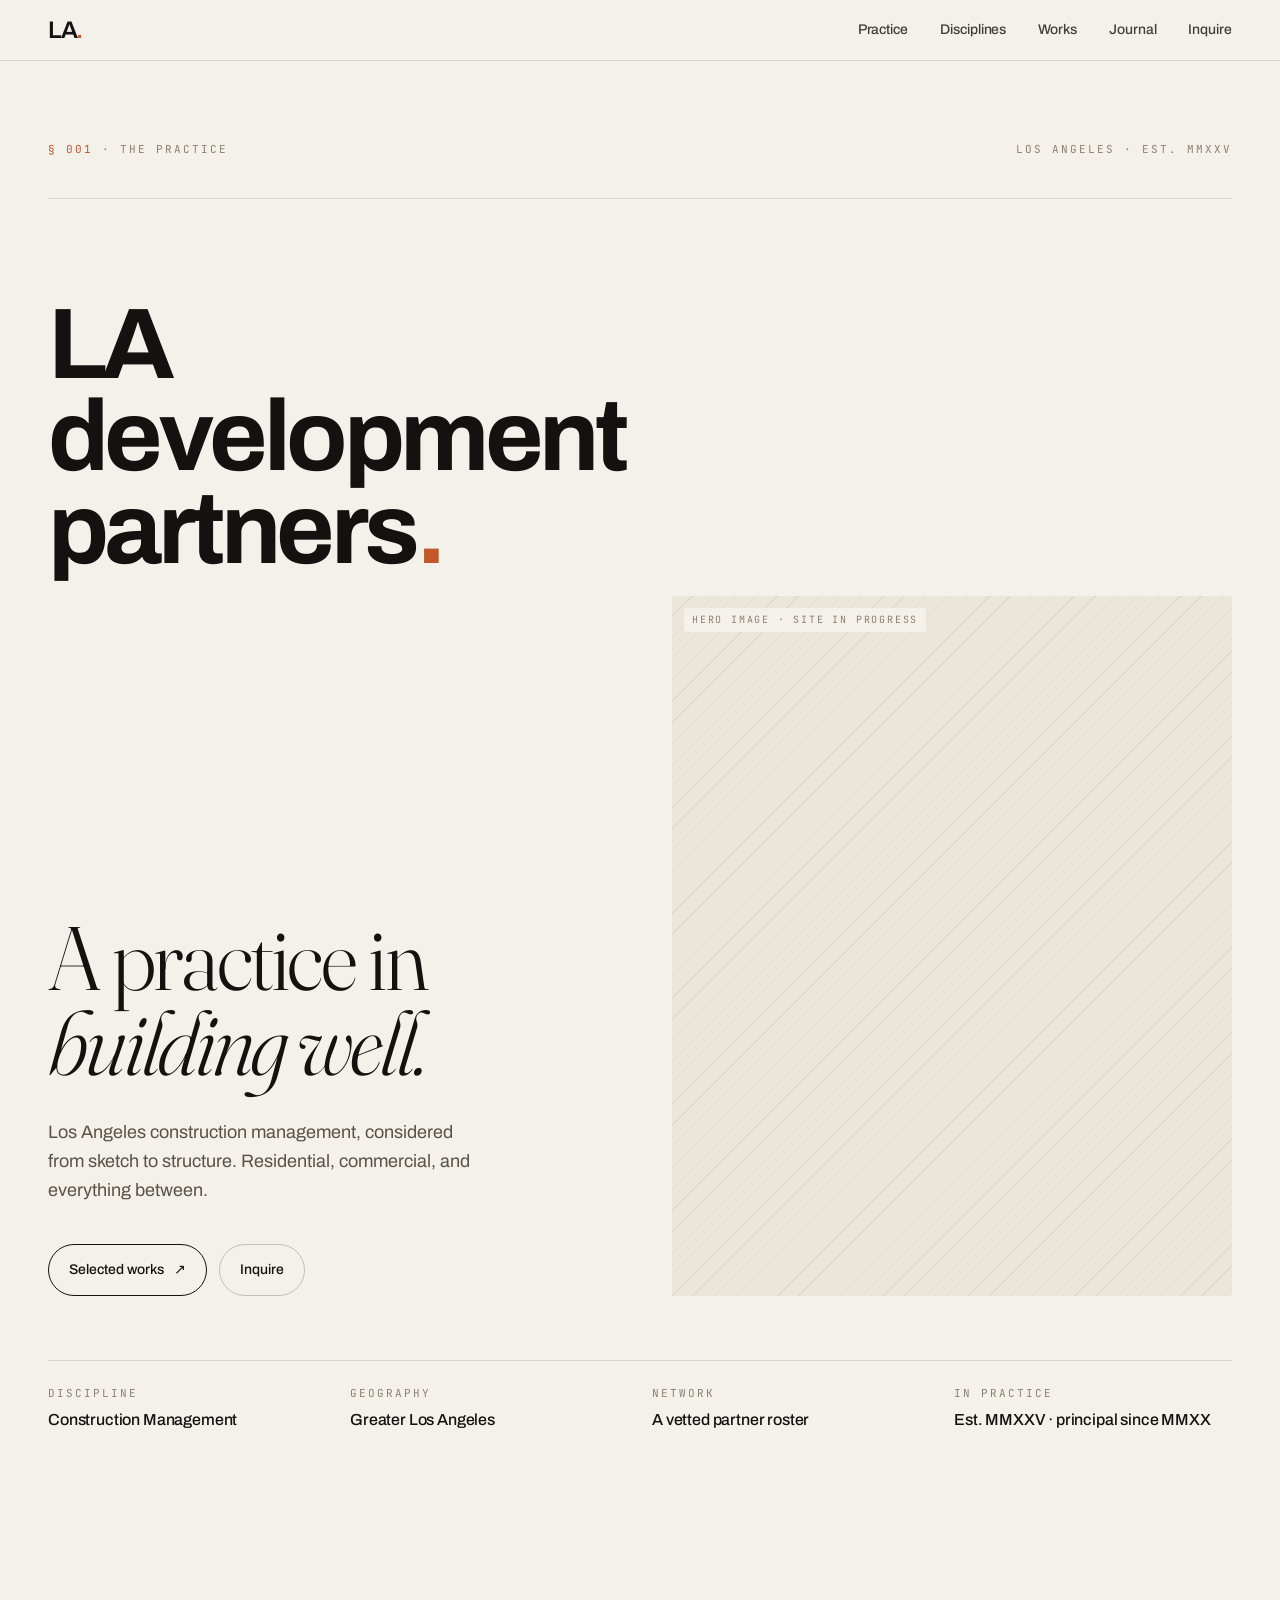
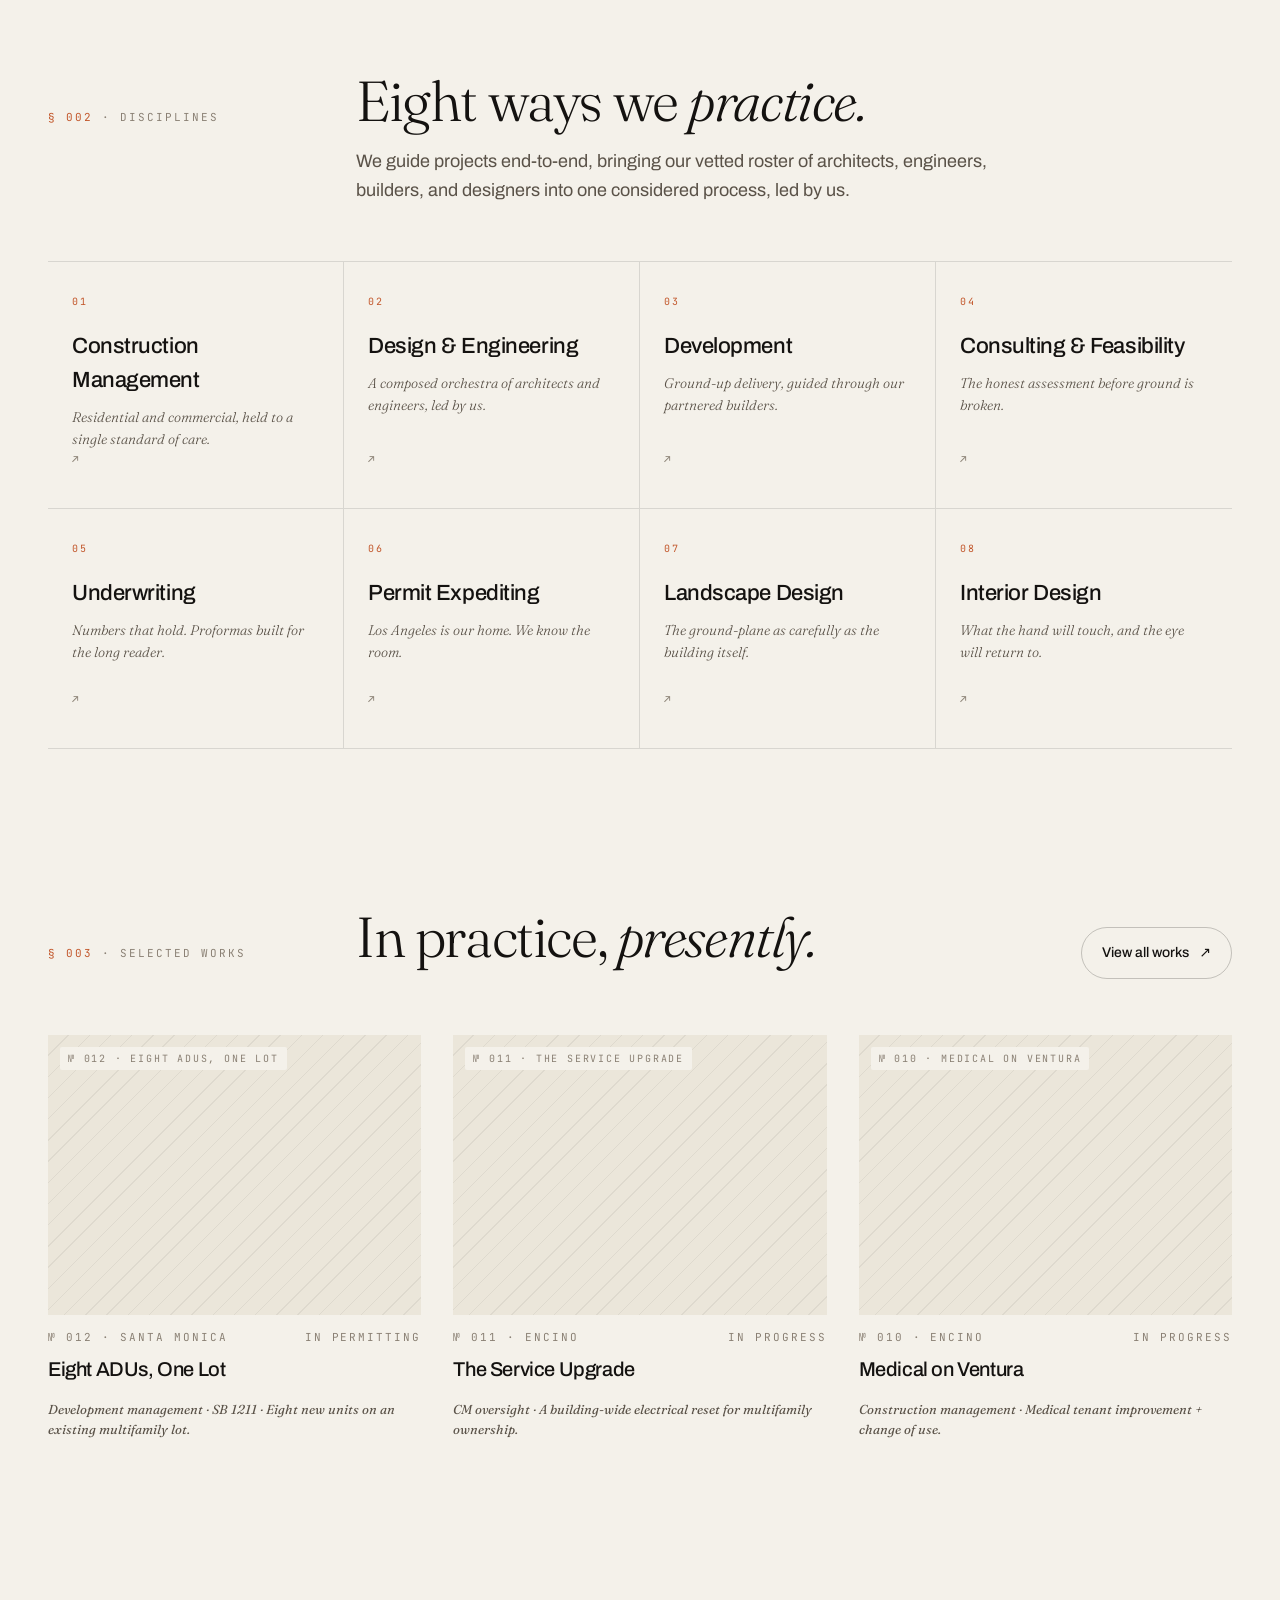
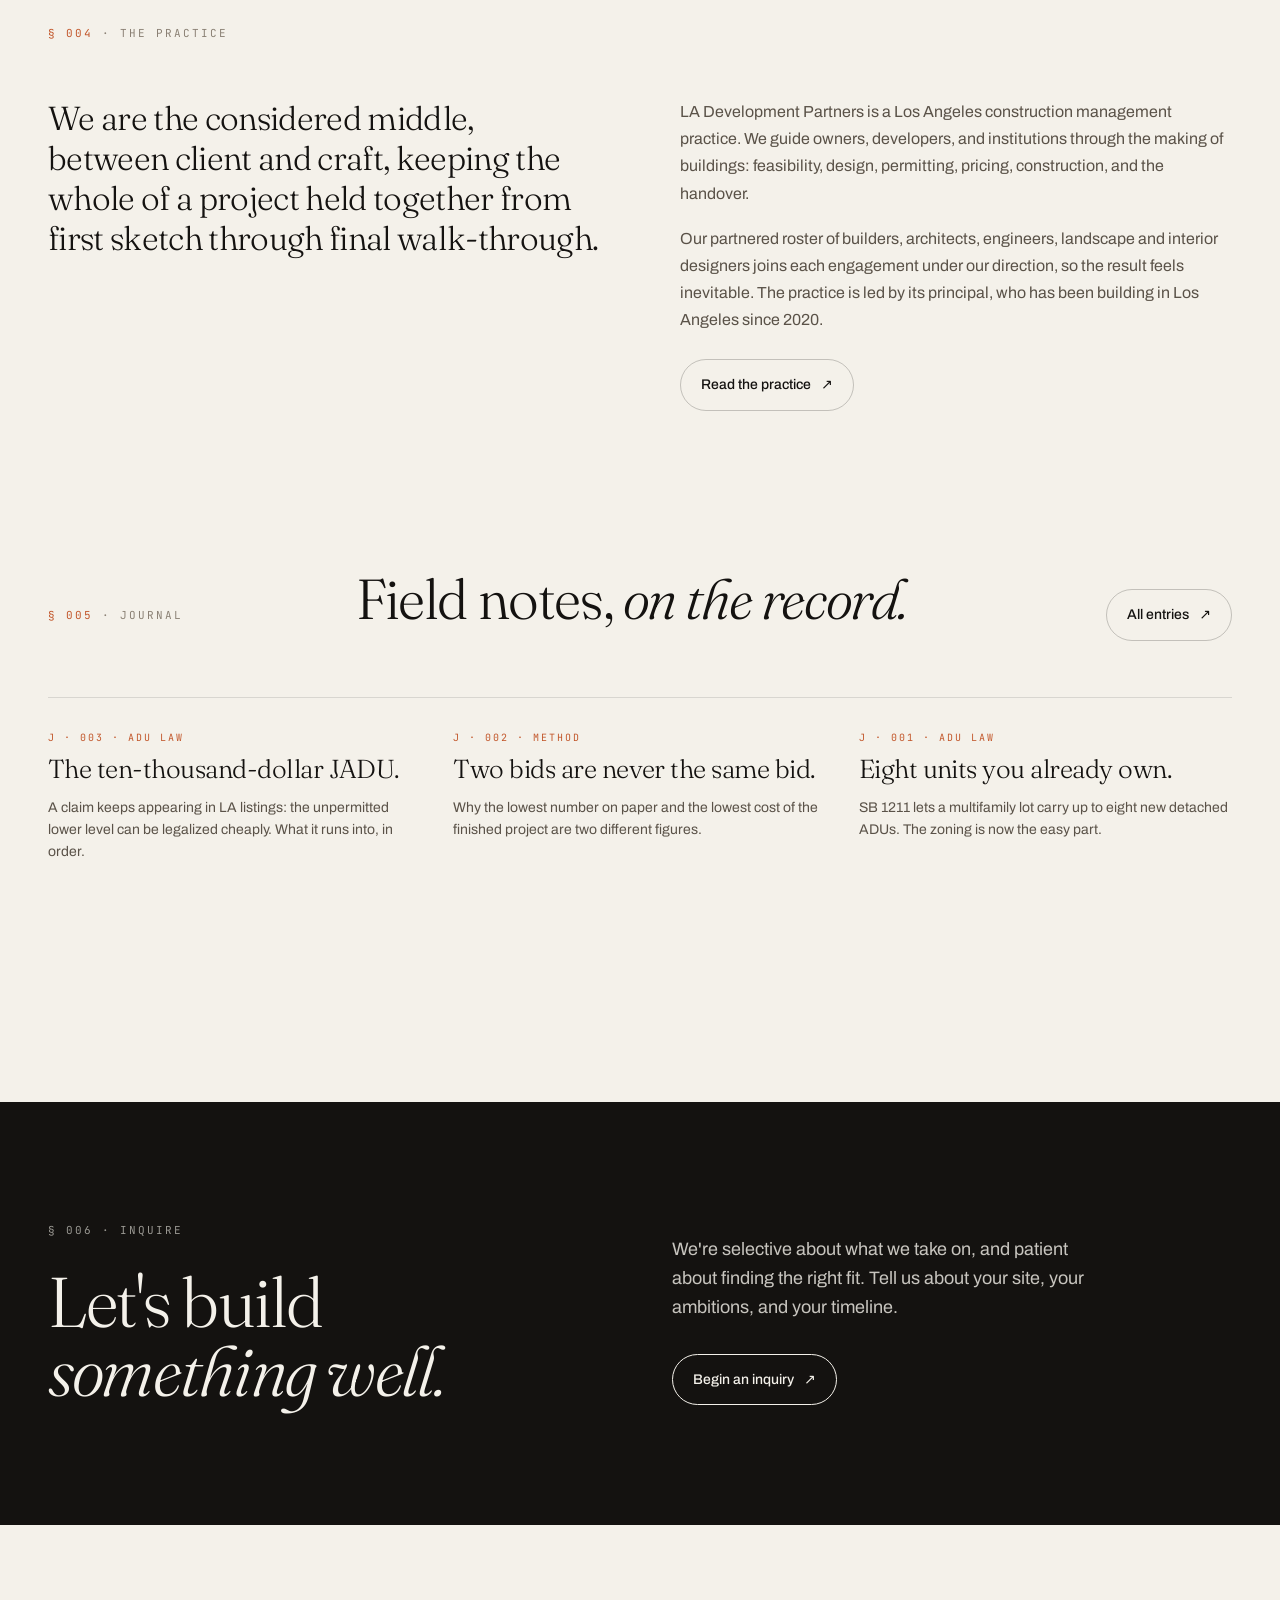
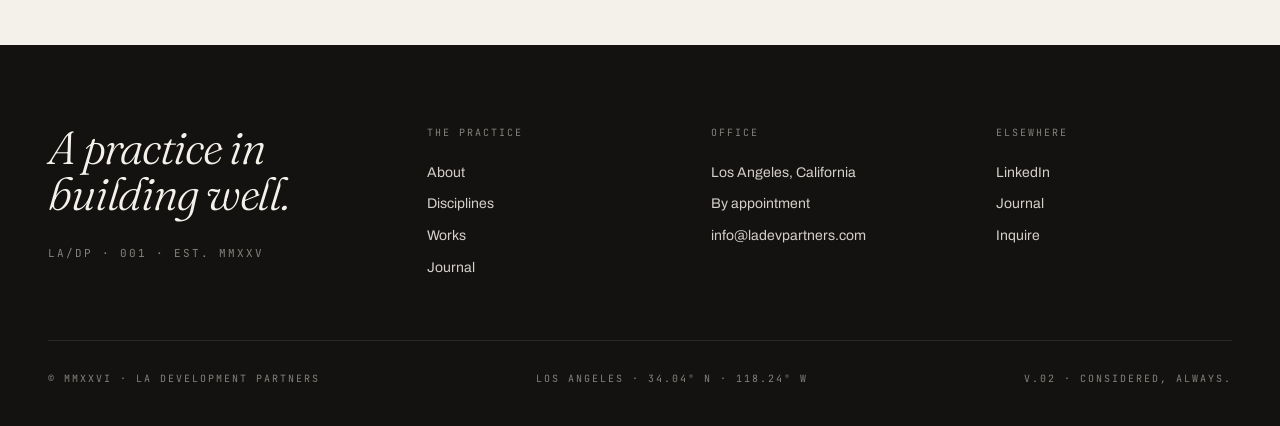
==== commit 7900b52a: "Add files via upload" ====
--- a/index.html
+++ b/index.html
@@ -3,7 +3,7 @@
 <head>
 <meta charset="utf-8" />
 <meta name="viewport" content="width=device-width, initial-scale=1" />
-<title>LA/DP — A practice in building well.</title>
+<title>LA/DP · A practice in building well.</title>
 <link rel="preconnect" href="https://fonts.googleapis.com">
 <link rel="preconnect" href="https://fonts.gstatic.com" crossorigin>
 <link href="https://fonts.googleapis.com/css2?family=Archivo:wght@300;400;500;600;700;800&family=Fraunces:ital,opsz,wght@0,9..144,300;0,9..144,400;1,9..144,300;1,9..144,400&family=Inter:wght@400;500;600&family=JetBrains+Mono:wght@300;400;500&display=swap" rel="stylesheet">
@@ -15,7 +15,7 @@
     <text x="120" y="480" font-family="Archivo, sans-serif" font-weight="700" font-size="110" letter-spacing="-4" fill="#1a1a1a">development</text>
     <text x="120" y="580" font-family="Archivo, sans-serif" font-weight="700" font-size="110" letter-spacing="-4" fill="#1a1a1a">partners<tspan fill="#c2572b">.</tspan></text>
     <line x1="120" y1="660" x2="1080" y2="660" stroke="#1a1a1a" stroke-width="1.5"/>
-    <text x="120" y="710" font-family="'Courier New', monospace" font-size="22" letter-spacing="4" fill="#1a1a1a">§ 001 · LOS ANGELES — EST. MMXXV</text>
+    <text x="120" y="710" font-family="'Courier New', monospace" font-size="22" letter-spacing="4" fill="#1a1a1a">§ 001 · LOS ANGELES · EST. MMXXV</text>
   </svg>
 </template>
 <style>
@@ -135,14 +135,14 @@
   <div class="container">
     <div class="row between center" style="padding-bottom:40px; border-bottom:1px solid var(--rule);">
       <div class="meta"><span class="meta-accent">§ 001</span> · THE PRACTICE</div>
-      <div class="meta">LOS ANGELES — EST. MMXXV</div>
+      <div class="meta">LOS ANGELES · EST. MMXXV</div>
     </div>
     <div class="hero-a-mark">LA<br/>development<br/>partners<span class="dot">.</span></div>
     <div class="hero-a-inner">
       <div>
         <div class="hero-a-tag">A practice in<br/><i class="italic">building well.</i></div>
         <div class="body-lg" style="max-width:440px; margin-top:32px;">
-          Los Angeles construction management — considered from sketch to structure. Residential, commercial, and everything between.
+          Los Angeles construction management, considered from sketch to structure. Residential, commercial, and everything between.
         </div>
         <div style="margin-top:40px; display:flex; gap:12px;">
           <a href="works.html" class="btn">Selected works <span class="arrow">↗</span></a>
@@ -156,8 +156,8 @@
     <div class="hero-a-meta">
       <div><div class="meta">DISCIPLINE</div><div class="v">Construction Management</div></div>
       <div><div class="meta">GEOGRAPHY</div><div class="v">Greater Los Angeles</div></div>
-      <div><div class="meta">NETWORK</div><div class="v">Dozens of vetted partners</div></div>
-      <div><div class="meta">IN PRACTICE</div><div class="v">Since MMXXV</div></div>
+      <div><div class="meta">NETWORK</div><div class="v">A vetted partner roster</div></div>
+      <div><div class="meta">IN PRACTICE</div><div class="v">Est. MMXXV · principal since MMXX</div></div>
     </div>
   </div>
 </section>
@@ -165,12 +165,12 @@
 <!-- ── HERO B · Monumental ──────────────────────── -->
 <section class="hero hero-b" style="display:none;">
   <div class="container">
-    <div class="meta" style="margin-bottom:40px;"><span class="meta-accent">§ 001</span> · LA DEVELOPMENT PARTNERS — LOS ANGELES, MMXXV</div>
+    <div class="meta" style="margin-bottom:40px;"><span class="meta-accent">§ 001</span> · LA DEVELOPMENT PARTNERS · LOS ANGELES · MMXXV</div>
     <div class="hero-b-inner">
       <h1 class="hero-b-title">Building<br/><i>well.</i></h1>
       <div class="hero-b-sub">
         <div class="body-lg" style="max-width:520px;">
-          A Los Angeles construction management practice. We guide projects from the first sketch through the final walk-through — alongside a vetted network of architects, engineers, and builders.
+          A Los Angeles construction management practice. We guide projects from the first sketch through the final walk-through, alongside a vetted network of architects, engineers, and builders.
         </div>
         <div style="display:flex; flex-direction:column; gap:16px; align-items:flex-start;">
           <a href="works.html" class="btn">Selected works <span class="arrow">↗</span></a>
@@ -184,18 +184,18 @@
 <!-- ── HERO C · Index ───────────────────────────── -->
 <section class="hero hero-c" style="display:none;">
   <div class="container">
-    <div class="meta" style="padding-bottom:40px; border-bottom:1px solid var(--rule);"><span class="meta-accent">§ 001</span> · INDEX — IN PRACTICE, APRIL MMXXVI</div>
+    <div class="meta" style="padding-bottom:40px; border-bottom:1px solid var(--rule);"><span class="meta-accent">§ 001</span> · INDEX · IN PRACTICE, JULY MMXXVI</div>
     <div class="hero-c-inner">
       <div>
         <div class="wm">LA<span class="dot">.</span></div>
         <div class="meta" style="margin-top:14px;">DEVELOPMENT<br/>PARTNERS<span class="dot">.</span></div>
       </div>
       <div class="hero-c-list">
-        <div class="hero-c-row"><div class="meta">№ 027</div><div class="hero-c-title">Alta Residences <span style="opacity:.5">— Silver Lake</span></div><div class="meta">IN PROGRESS</div></div>
-        <div class="hero-c-row"><div class="meta">№ 026</div><div class="hero-c-title">The Linden Loft <span style="opacity:.5">— Arts District</span></div><div class="meta">COMPLETE · 2025</div></div>
-        <div class="hero-c-row"><div class="meta">№ 025</div><div class="hero-c-title">Fairfax Market Hall <span style="opacity:.5">— Fairfax</span></div><div class="meta">COMPLETE · 2025</div></div>
-        <div class="hero-c-row"><div class="meta">№ 024</div><div class="hero-c-title">House on Mulholland <span style="opacity:.5">— Beverly Crest</span></div><div class="meta">COMPLETE · 2024</div></div>
-        <div class="hero-c-row"><div class="meta">№ 023</div><div class="hero-c-title">Glassell Studios <span style="opacity:.5">— Glassell Park</span></div><div class="meta">COMPLETE · 2024</div></div>
+        <div class="hero-c-row"><div class="meta">№ 012</div><div class="hero-c-title">Eight ADUs, One Lot <span style="opacity:.5">· Santa Monica</span></div><div class="meta">IN PERMITTING</div></div>
+        <div class="hero-c-row"><div class="meta">№ 011</div><div class="hero-c-title">The Service Upgrade <span style="opacity:.5">· Encino</span></div><div class="meta">IN PROGRESS</div></div>
+        <div class="hero-c-row"><div class="meta">№ 010</div><div class="hero-c-title">Medical on Ventura <span style="opacity:.5">· Encino</span></div><div class="meta">IN PROGRESS</div></div>
+        <div class="hero-c-row"><div class="meta">№ 009</div><div class="hero-c-title">The Courtyard Envelope <span style="opacity:.5">· Santa Monica</span></div><div class="meta">PRE-CONSTRUCTION</div></div>
+        <div class="hero-c-row"><div class="meta">№ 006</div><div class="hero-c-title">The Soft-Story Answer <span style="opacity:.5">· Highland Park</span></div><div class="meta">ADVISORY</div></div>
       </div>
     </div>
   </div>
@@ -208,7 +208,7 @@
       <div class="meta"><span class="meta-accent">§ 002</span> · DISCIPLINES</div>
       <div>
         <div class="edit" style="font-size:clamp(40px,4.4vw,72px); line-height:1;">Eight ways we <i>practice.</i></div>
-        <div class="body-lg" style="margin-top:18px; max-width:680px;">We guide projects end-to-end, bringing our long-vetted roster of architects, engineers, builders, and designers into one considered process — led by us.</div>
+        <div class="body-lg" style="margin-top:18px; max-width:680px;">We guide projects end-to-end, bringing our vetted roster of architects, engineers, builders, and designers into one considered process, led by us.</div>
       </div>
     </div>
     <div class="disc-grid reveal">
@@ -236,19 +236,19 @@
     </div>
     <div class="works-strip reveal">
       <a class="work-card" href="study.html">
-        <div class="work-media placeholder" data-placeholder="№ 027 · ALTA RESIDENCES"></div>
-        <div class="work-meta"><div><div class="meta">№ 027 · SILVER LAKE</div><div class="work-title mt-8">Alta Residences</div></div><div class="meta">2026</div></div>
-        <div class="work-scope">Ground-up · 14 units · Construction management + design orchestration.</div>
-      </a>
-      <a class="work-card" href="study.html">
-        <div class="work-media placeholder" data-placeholder="№ 026 · LINDEN LOFT"></div>
-        <div class="work-meta"><div><div class="meta">№ 026 · ARTS DISTRICT</div><div class="work-title mt-8">The Linden Loft</div></div><div class="meta">2025</div></div>
-        <div class="work-scope">Adaptive reuse · 8,400 sf · Interior + landscape.</div>
-      </a>
-      <a class="work-card" href="study.html">
-        <div class="work-media placeholder" data-placeholder="№ 025 · FAIRFAX MARKET HALL"></div>
-        <div class="work-meta"><div><div class="meta">№ 025 · FAIRFAX</div><div class="work-title mt-8">Fairfax Market Hall</div></div><div class="meta">2025</div></div>
-        <div class="work-scope">Commercial · 22 tenants · Feasibility through opening day.</div>
+        <div class="work-media placeholder" data-placeholder="№ 012 · EIGHT ADUS, ONE LOT"></div>
+        <div class="work-meta"><div><div class="meta">№ 012 · SANTA MONICA</div><div class="work-title mt-8">Eight ADUs, One Lot</div></div><div class="meta">IN PERMITTING</div></div>
+        <div class="work-scope">Development management · SB 1211 · Eight new units on an existing multifamily lot.</div>
+      </a>
+      <a class="work-card" href="works.html">
+        <div class="work-media placeholder" data-placeholder="№ 011 · THE SERVICE UPGRADE"></div>
+        <div class="work-meta"><div><div class="meta">№ 011 · ENCINO</div><div class="work-title mt-8">The Service Upgrade</div></div><div class="meta">IN PROGRESS</div></div>
+        <div class="work-scope">CM oversight · A building-wide electrical reset for multifamily ownership.</div>
+      </a>
+      <a class="work-card" href="works.html">
+        <div class="work-media placeholder" data-placeholder="№ 010 · MEDICAL ON VENTURA"></div>
+        <div class="work-meta"><div><div class="meta">№ 010 · ENCINO</div><div class="work-title mt-8">Medical on Ventura</div></div><div class="meta">IN PROGRESS</div></div>
+        <div class="work-scope">Construction management · Medical tenant improvement + change of use.</div>
       </a>
     </div>
   </div>
@@ -263,11 +263,11 @@
     </div>
     <div class="practice-band reveal">
       <div class="practice-lead">
-        We are the considered middle — between client and craft — keeping the whole of a project held together, from first sketch through final walk-through.
+        We are the considered middle, between client and craft, keeping the whole of a project held together from first sketch through final walk-through.
       </div>
       <div class="practice-body">
-        <p>LA Development Partners is a Los Angeles construction management practice. We guide owners, developers, and institutions through the making of buildings — feasibility, design, permitting, pricing, construction, and the handover.</p>
-        <p>Our partnered roster of builders, architects, engineers, landscape and interior designers — refined over years and hundreds of projects — joins each engagement under our direction, so the result feels inevitable.</p>
+        <p>LA Development Partners is a Los Angeles construction management practice. We guide owners, developers, and institutions through the making of buildings: feasibility, design, permitting, pricing, construction, and the handover.</p>
+        <p>Our partnered roster of builders, architects, engineers, landscape and interior designers joins each engagement under our direction, so the result feels inevitable. The practice is led by its principal, who has been building in Los Angeles since 2020.</p>
         <a href="practice.html" class="btn btn-ghost" style="margin-top:8px;">Read the practice <span class="arrow">↗</span></a>
       </div>
     </div>
@@ -285,21 +285,21 @@
       </div>
     </div>
     <div class="journal-list reveal">
-      <div class="j-item">
-        <div class="j-tag">J · 014 · ON METHOD</div>
-        <h4>Measure twice, cut once.</h4>
-        <div class="j-dek">Why we settle our decisions before we settle our lumber — and what that earns back at handover.</div>
-      </div>
-      <div class="j-item">
-        <div class="j-tag">J · 013 · ON PARTNERS</div>
-        <h4>A network, not a rolodex.</h4>
-        <div class="j-dek">How we keep the small roster small — and why a partnered builder who's worked with us before outperforms a stranger with a better bid.</div>
-      </div>
-      <div class="j-item">
-        <div class="j-tag">M · NEW · THE MONTHLY</div>
-        <h4>A magazine, on loan.</h4>
-        <div class="j-dek">Each month we gather projects and works — ours, mostly not — that have taught us something. Credit given where it's due. Delivered quietly, once a month.</div>
-      </div>
+      <a class="j-item" href="journal-jadu.html" style="text-decoration:none; color:inherit;">
+        <div class="j-tag">J · 003 · ADU LAW</div>
+        <h4>The ten-thousand-dollar JADU.</h4>
+        <div class="j-dek">A claim keeps appearing in LA listings: the unpermitted lower level can be legalized cheaply. What it runs into, in order.</div>
+      </a>
+      <a class="j-item" href="journal-leveling.html" style="text-decoration:none; color:inherit;">
+        <div class="j-tag">J · 002 · METHOD</div>
+        <h4>Two bids are never the same bid.</h4>
+        <div class="j-dek">Why the lowest number on paper and the lowest cost of the finished project are two different figures.</div>
+      </a>
+      <a class="j-item" href="journal-sb1211.html" style="text-decoration:none; color:inherit;">
+        <div class="j-tag">J · 001 · ADU LAW</div>
+        <h4>Eight units you already own.</h4>
+        <div class="j-dek">SB 1211 lets a multifamily lot carry up to eight new detached ADUs. The zoning is now the easy part.</div>
+      </a>
     </div>
   </div>
 </section>
@@ -312,7 +312,7 @@
       <div class="edit">Let's build<br/><i>something well.</i></div>
     </div>
     <div>
-      <div class="body-lg" style="max-width:440px; color:inherit; opacity:0.8;">We're selective about what we take on — and patient about finding the right fit. Tell us about your site, your ambitions, and your timeline.</div>
+      <div class="body-lg" style="max-width:440px; color:inherit; opacity:0.8;">We're selective about what we take on, and patient about finding the right fit. Tell us about your site, your ambitions, and your timeline.</div>
       <a href="contact.html" class="btn" style="margin-top:32px;">Begin an inquiry <span class="arrow">↗</span></a>
     </div>
   </div>
--- a/styles.css
+++ b/styles.css
@@ -1,4 +1,4 @@
-/* LA/DP site shell — tokens, type, nav, footer.
+/* LA/DP site shell: tokens, type, nav, footer.
    Shared by all pages. Tweaks rewrite CSS variables on :root. */
 
 :root {
@@ -161,7 +161,7 @@
 .tweak-swatch { width: 22px; height: 22px; border-radius: 50%; border: 1px solid var(--rule-strong); cursor: pointer; padding: 0; }
 .tweak-swatch.active { box-shadow: 0 0 0 2px var(--bg), 0 0 0 3px var(--fg); }
 
-/* Reveal on scroll — subtle */
+/* Reveal on scroll: subtle */
 .reveal { opacity: 0; transform: translateY(14px); transition: opacity .8s ease, transform .8s cubic-bezier(.2,.7,.2,1); }
 .reveal.in { opacity: 1; transform: translateY(0); }
 
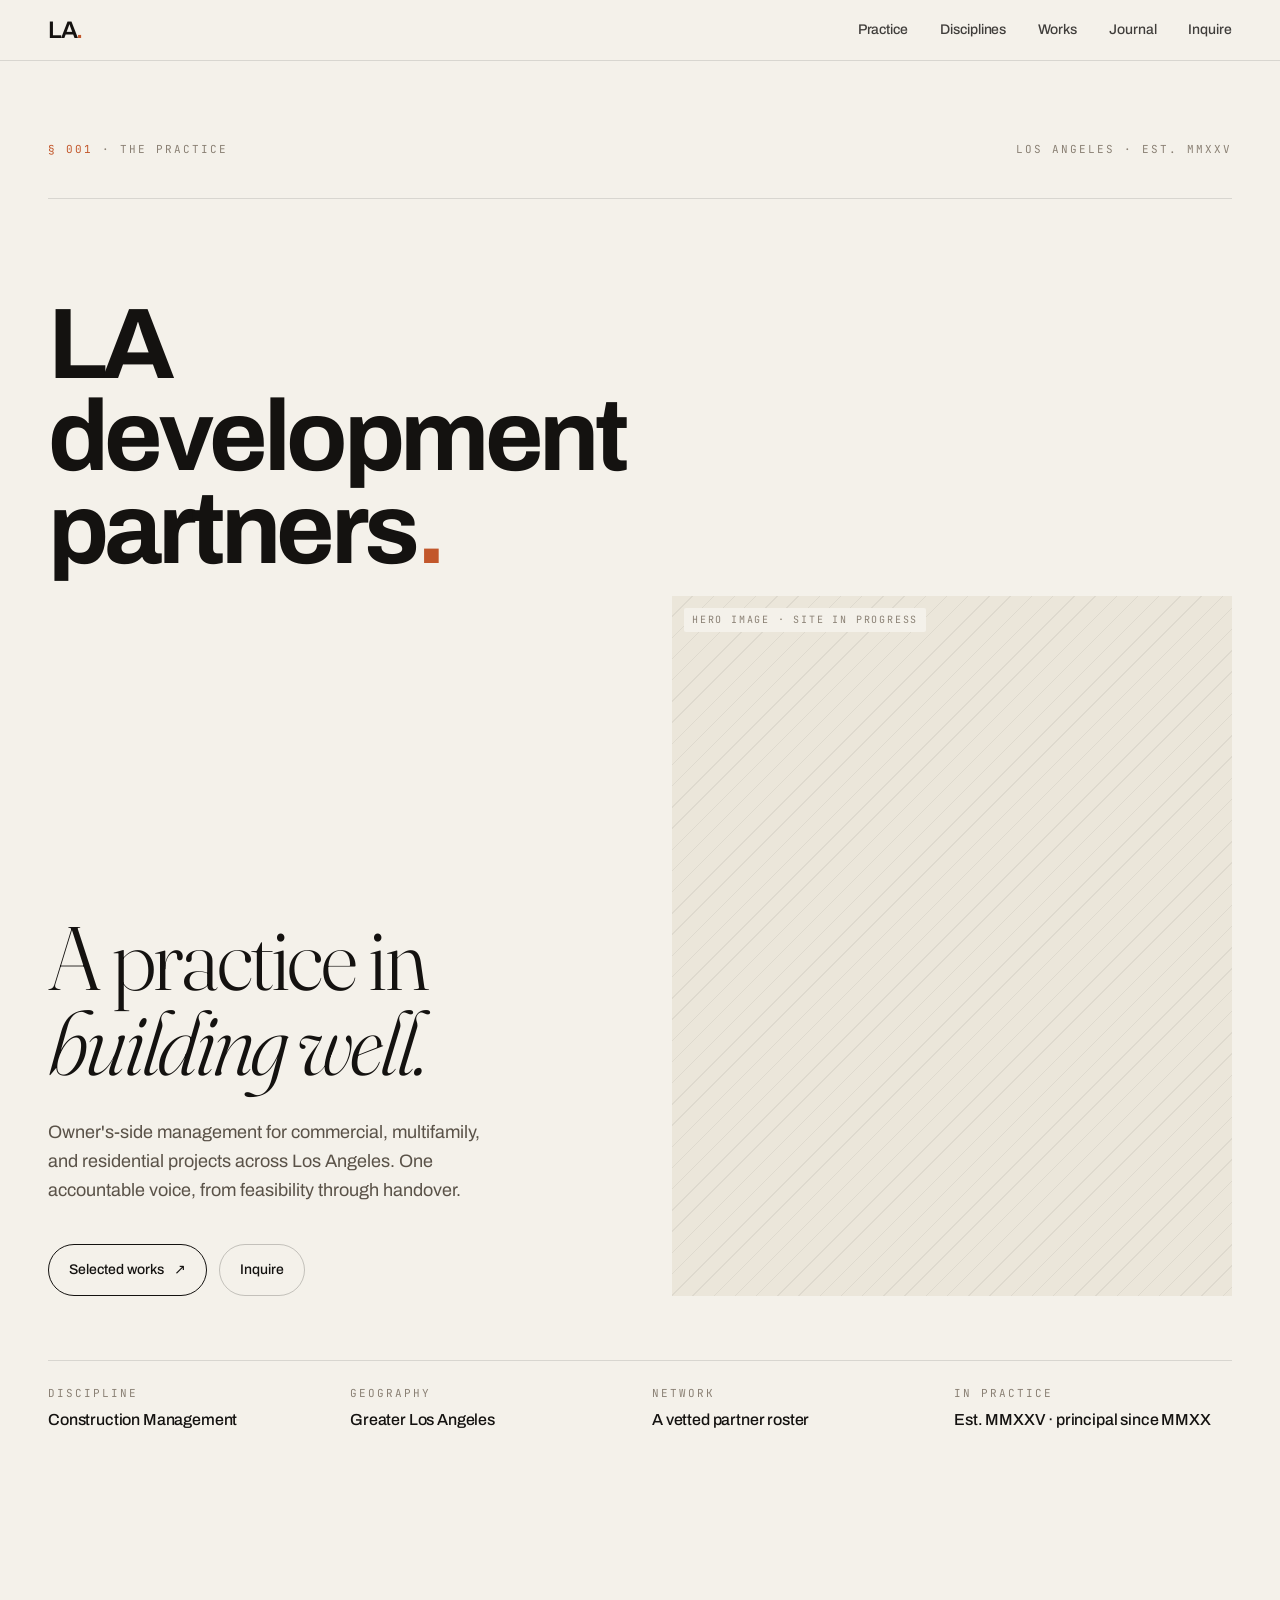
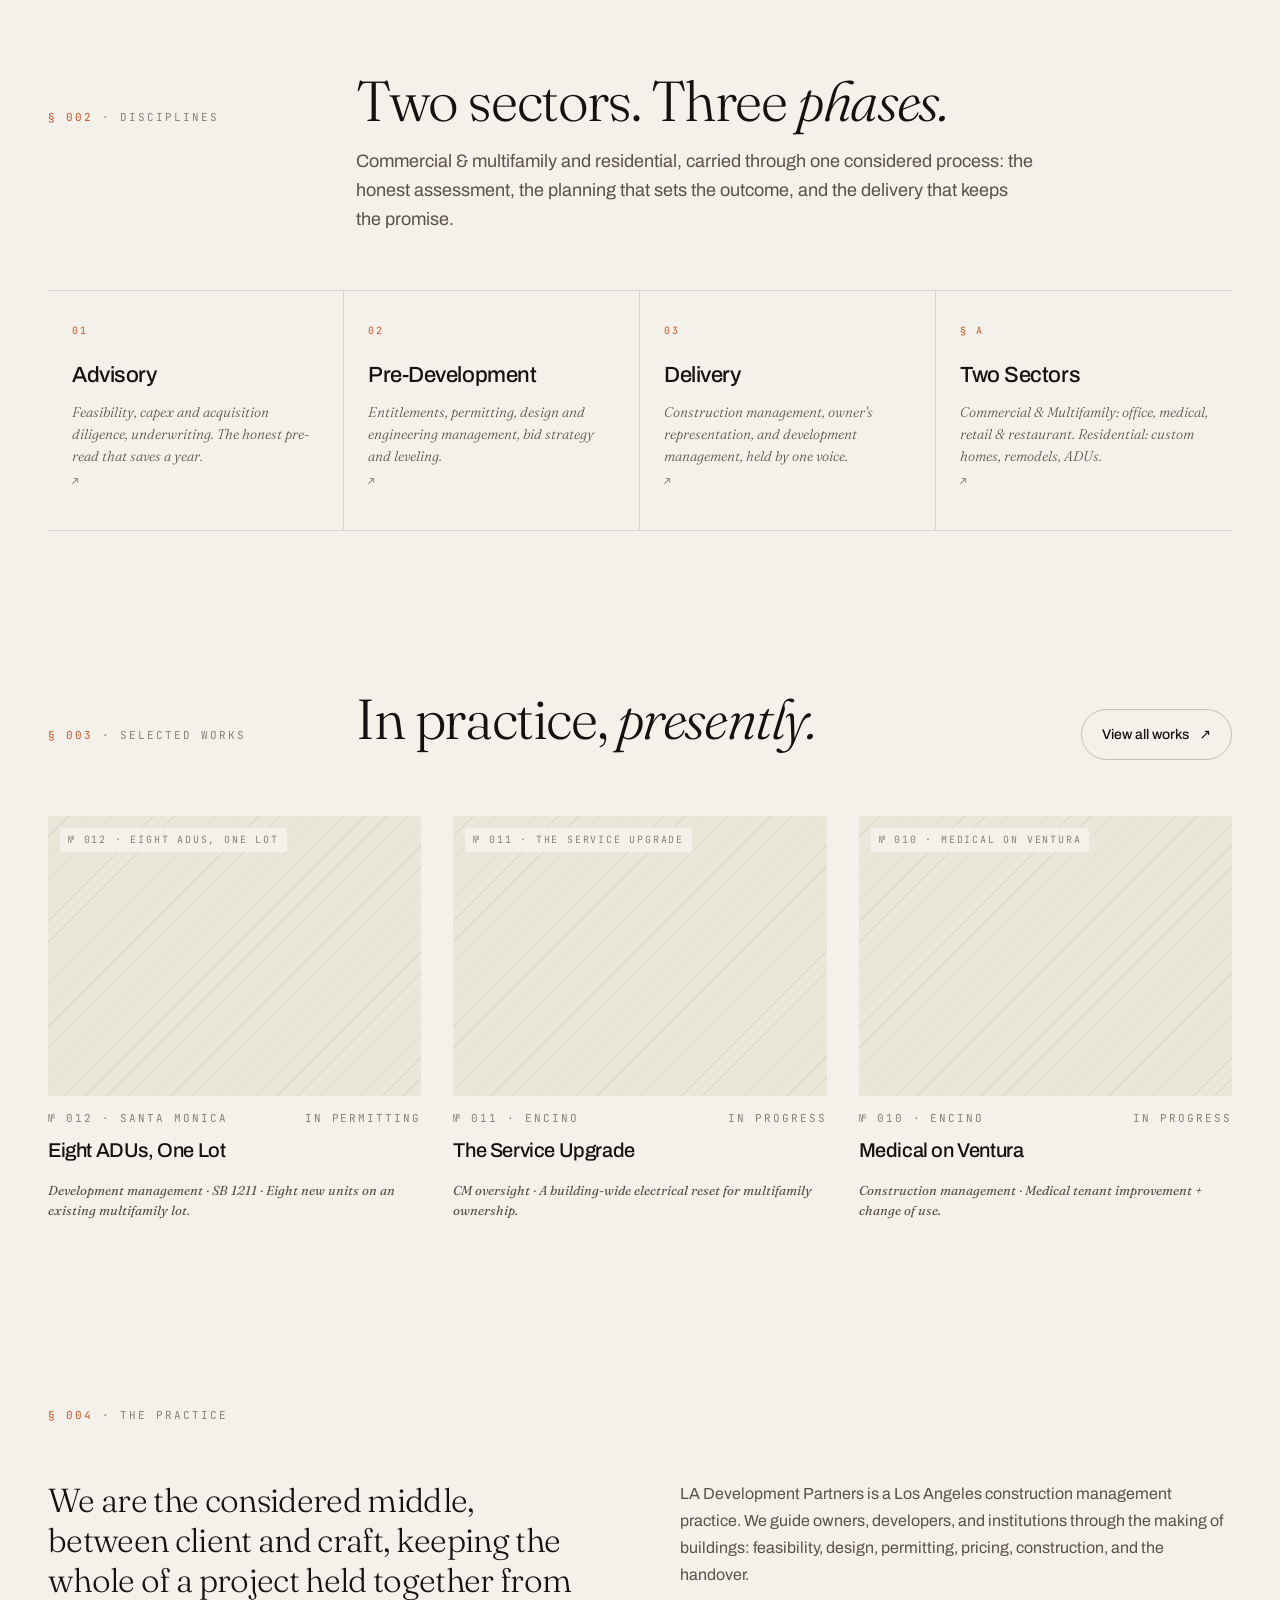
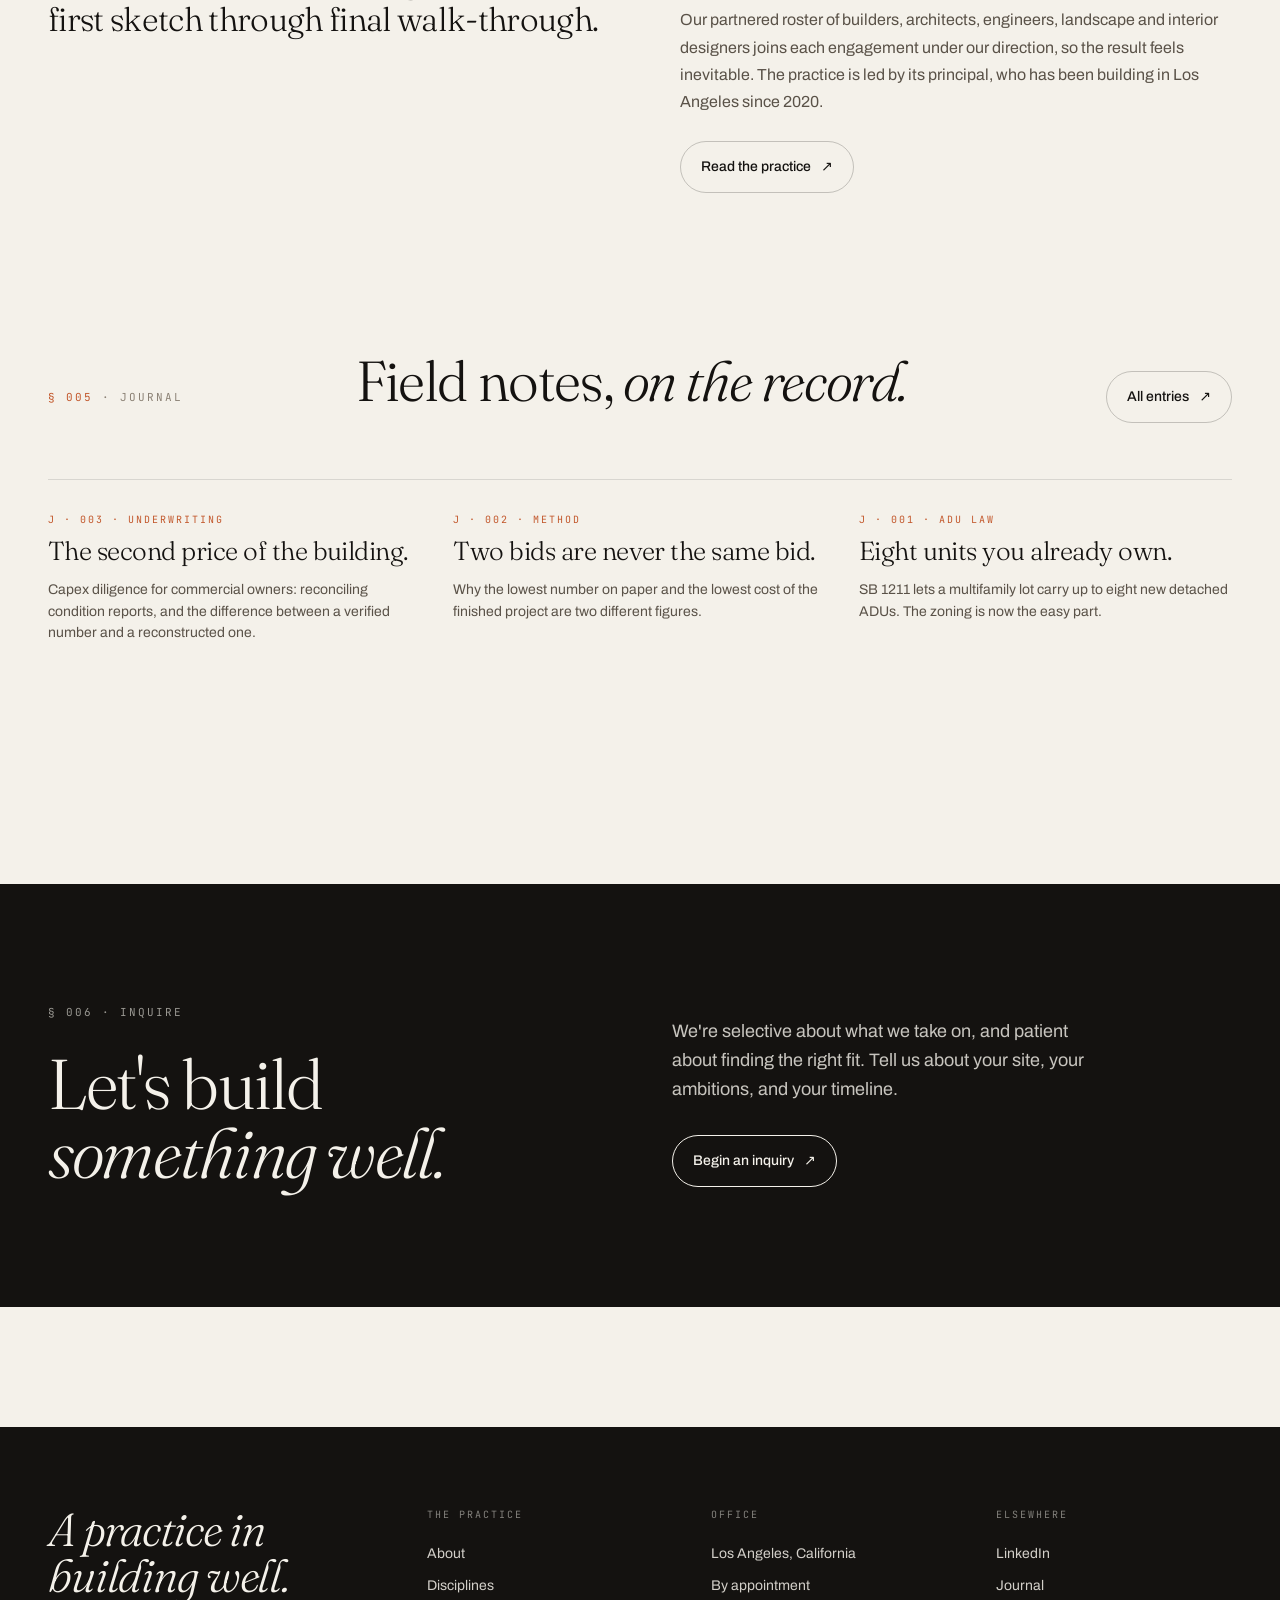
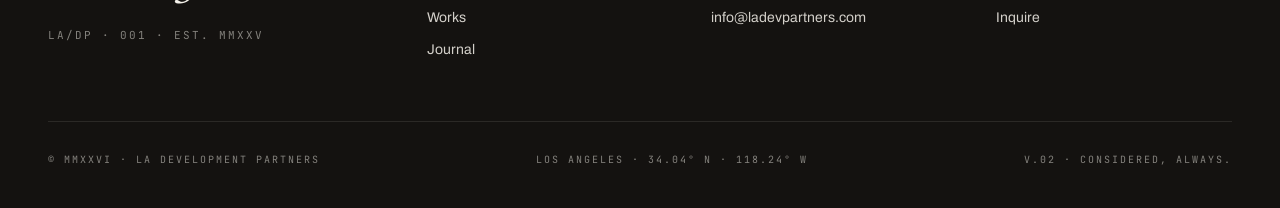
==== commit 46887d64: "Add files via upload" ====
--- a/index.html
+++ b/index.html
@@ -142,7 +142,7 @@
       <div>
         <div class="hero-a-tag">A practice in<br/><i class="italic">building well.</i></div>
         <div class="body-lg" style="max-width:440px; margin-top:32px;">
-          Los Angeles construction management, considered from sketch to structure. Residential, commercial, and everything between.
+          Owner's-side management for commercial, multifamily, and residential projects across Los Angeles. One accountable voice, from feasibility through handover.
         </div>
         <div style="margin-top:40px; display:flex; gap:12px;">
           <a href="works.html" class="btn">Selected works <span class="arrow">↗</span></a>
@@ -207,19 +207,15 @@
     <div class="section-head reveal">
       <div class="meta"><span class="meta-accent">§ 002</span> · DISCIPLINES</div>
       <div>
-        <div class="edit" style="font-size:clamp(40px,4.4vw,72px); line-height:1;">Eight ways we <i>practice.</i></div>
-        <div class="body-lg" style="margin-top:18px; max-width:680px;">We guide projects end-to-end, bringing our vetted roster of architects, engineers, builders, and designers into one considered process, led by us.</div>
+        <div class="edit" style="font-size:clamp(40px,4.4vw,72px); line-height:1;">Two sectors. Three <i>phases.</i></div>
+        <div class="body-lg" style="margin-top:18px; max-width:680px;">Commercial &amp; multifamily and residential, carried through one considered process: the honest assessment, the planning that sets the outcome, and the delivery that keeps the promise.</div>
       </div>
     </div>
     <div class="disc-grid reveal">
-      <div class="disc-cell"><div><div class="num">01</div><div class="t">Construction Management</div><div class="d">Residential and commercial, held to a single standard of care.</div></div><div class="meta">↗</div></div>
-      <div class="disc-cell"><div><div class="num">02</div><div class="t">Design & Engineering</div><div class="d">A composed orchestra of architects and engineers, led by us.</div></div><div class="meta">↗</div></div>
-      <div class="disc-cell"><div><div class="num">03</div><div class="t">Development</div><div class="d">Ground-up delivery, guided through our partnered builders.</div></div><div class="meta">↗</div></div>
-      <div class="disc-cell"><div><div class="num">04</div><div class="t">Consulting & Feasibility</div><div class="d">The honest assessment before ground is broken.</div></div><div class="meta">↗</div></div>
-      <div class="disc-cell"><div><div class="num">05</div><div class="t">Underwriting</div><div class="d">Numbers that hold. Proformas built for the long reader.</div></div><div class="meta">↗</div></div>
-      <div class="disc-cell"><div><div class="num">06</div><div class="t">Permit Expediting</div><div class="d">Los Angeles is our home. We know the room.</div></div><div class="meta">↗</div></div>
-      <div class="disc-cell"><div><div class="num">07</div><div class="t">Landscape Design</div><div class="d">The ground-plane as carefully as the building itself.</div></div><div class="meta">↗</div></div>
-      <div class="disc-cell"><div><div class="num">08</div><div class="t">Interior Design</div><div class="d">What the hand will touch, and the eye will return to.</div></div><div class="meta">↗</div></div>
+      <div class="disc-cell"><div><div class="num">01</div><div class="t">Advisory</div><div class="d">Feasibility, capex and acquisition diligence, underwriting. The honest pre-read that saves a year.</div></div><div class="meta">↗</div></div>
+      <div class="disc-cell"><div><div class="num">02</div><div class="t">Pre-Development</div><div class="d">Entitlements, permitting, design and engineering management, bid strategy and leveling.</div></div><div class="meta">↗</div></div>
+      <div class="disc-cell"><div><div class="num">03</div><div class="t">Delivery</div><div class="d">Construction management, owner's representation, and development management, held by one voice.</div></div><div class="meta">↗</div></div>
+      <div class="disc-cell"><div><div class="num">§ A</div><div class="t">Two Sectors</div><div class="d">Commercial &amp; Multifamily: office, medical, retail &amp; restaurant. Residential: custom homes, remodels, ADUs.</div></div><div class="meta">↗</div></div>
     </div>
   </div>
 </section>
@@ -285,10 +281,10 @@
       </div>
     </div>
     <div class="journal-list reveal">
-      <a class="j-item" href="journal-jadu.html" style="text-decoration:none; color:inherit;">
-        <div class="j-tag">J · 003 · ADU LAW</div>
-        <h4>The ten-thousand-dollar JADU.</h4>
-        <div class="j-dek">A claim keeps appearing in LA listings: the unpermitted lower level can be legalized cheaply. What it runs into, in order.</div>
+      <a class="j-item" href="journal-capex.html" style="text-decoration:none; color:inherit;">
+        <div class="j-tag">J · 003 · UNDERWRITING</div>
+        <h4>The second price of the building.</h4>
+        <div class="j-dek">Capex diligence for commercial owners: reconciling condition reports, and the difference between a verified number and a reconstructed one.</div>
       </a>
       <a class="j-item" href="journal-leveling.html" style="text-decoration:none; color:inherit;">
         <div class="j-tag">J · 002 · METHOD</div>
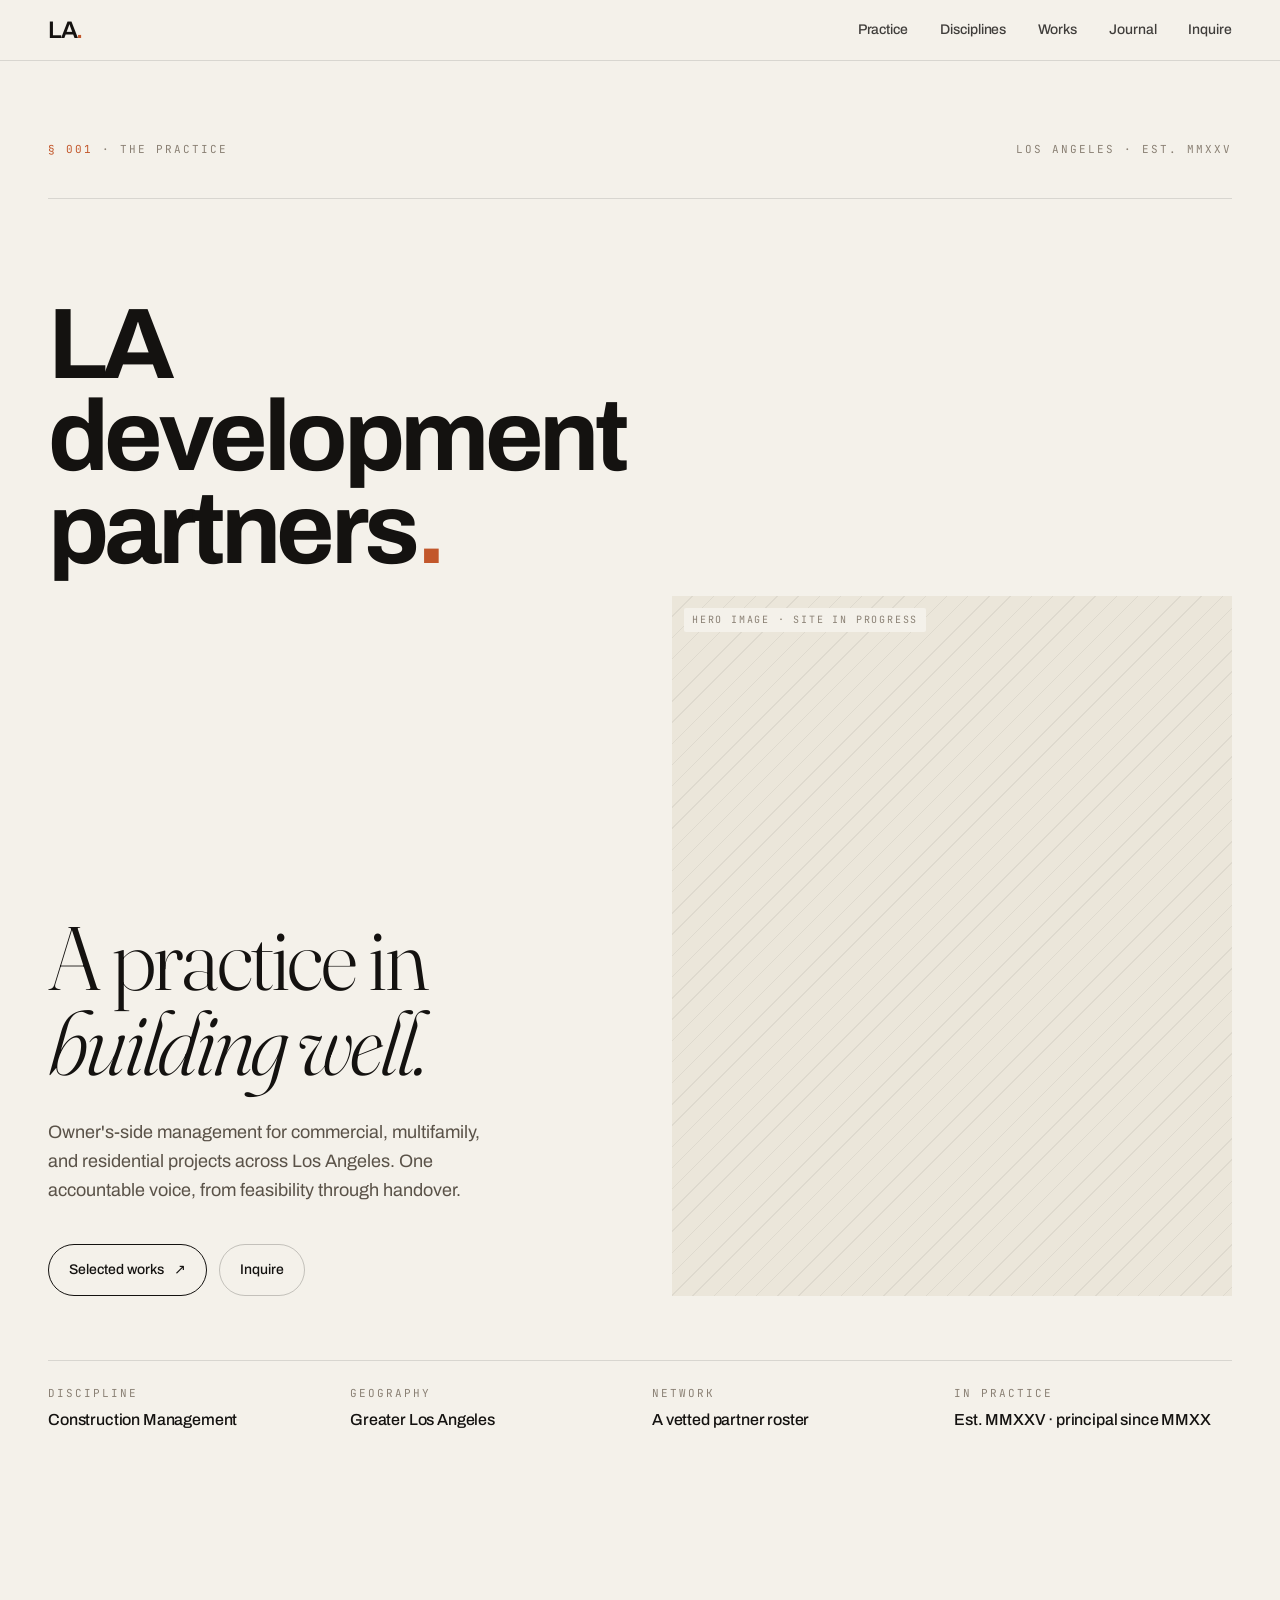
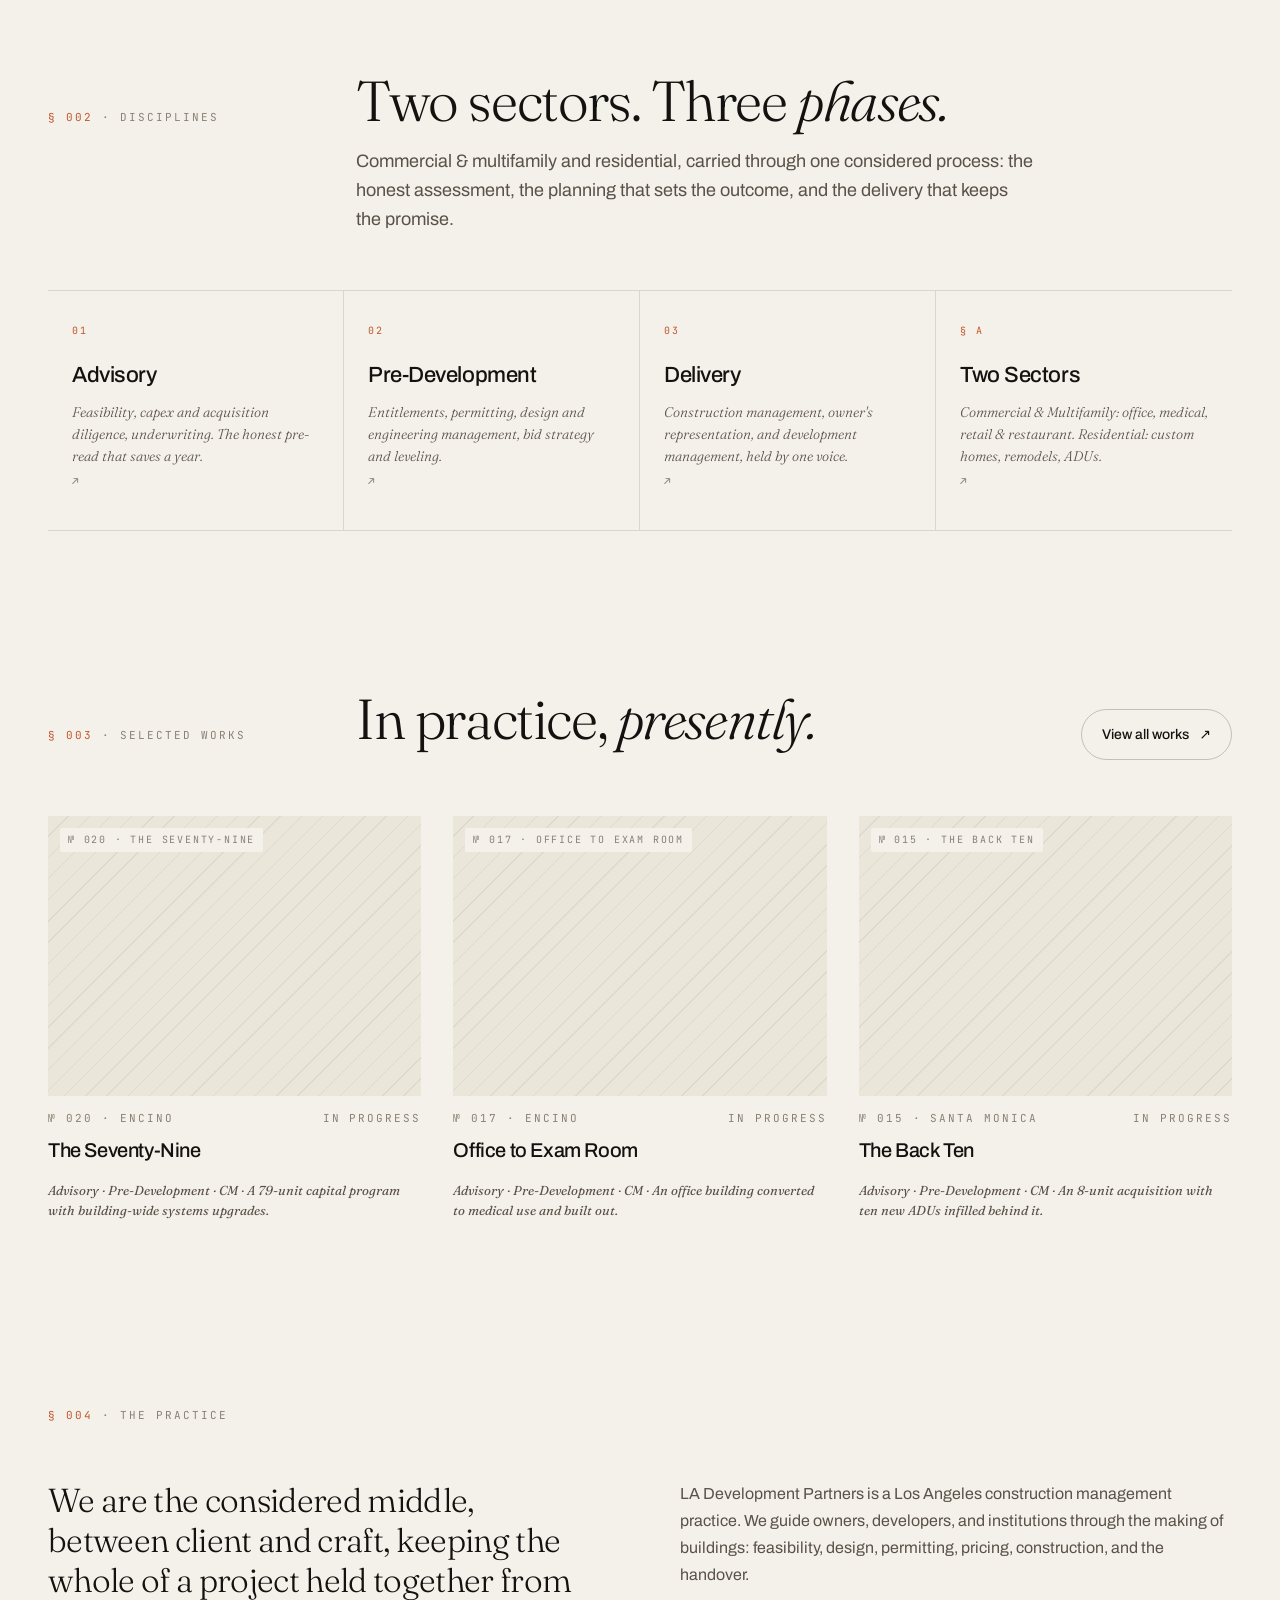
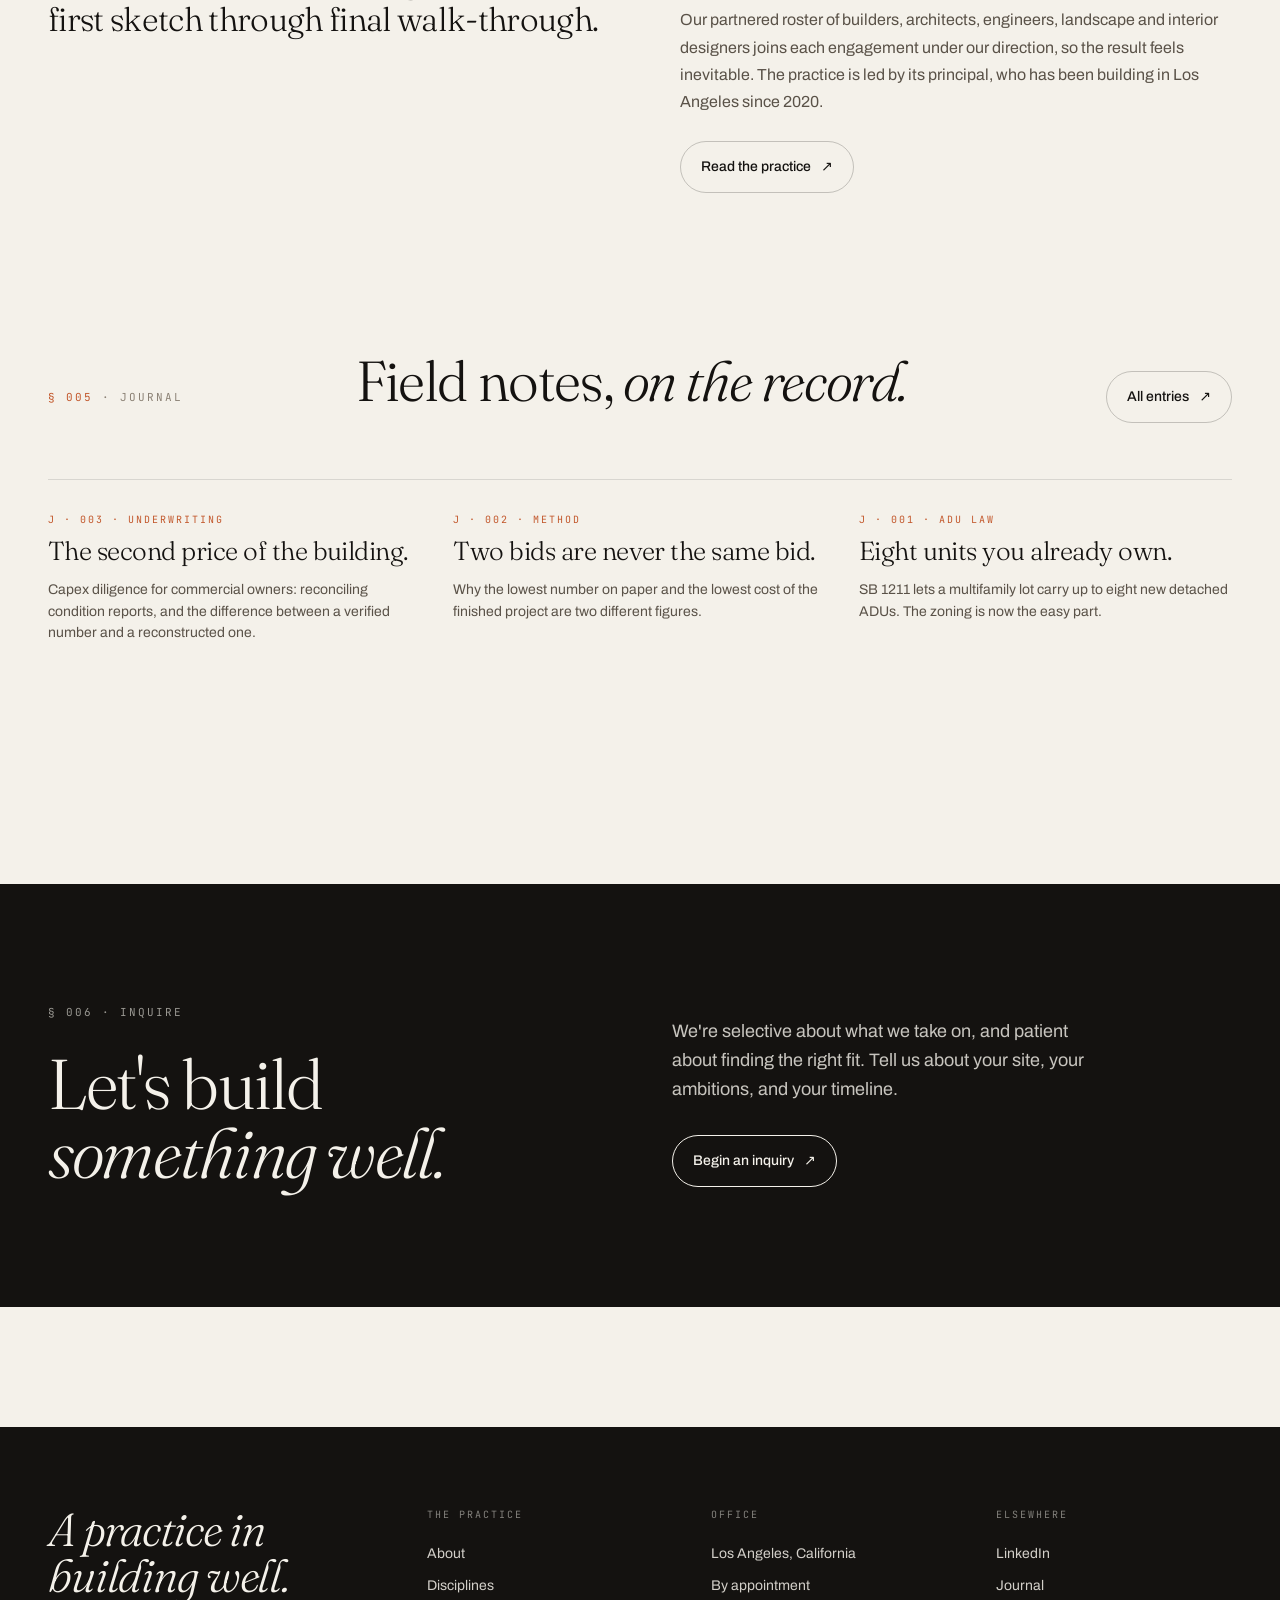
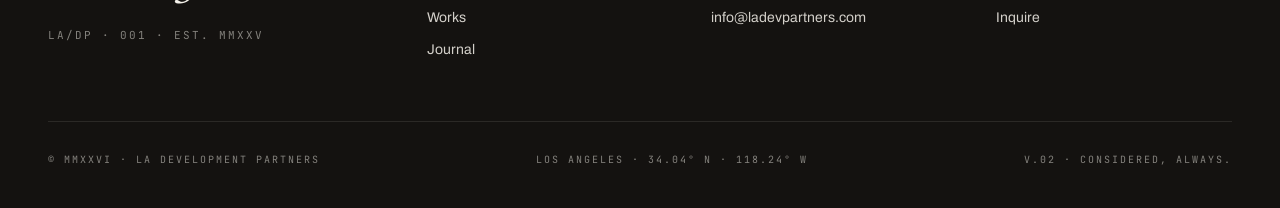
==== commit a5e439dc: "Add files via upload" ====
--- a/index.html
+++ b/index.html
@@ -191,11 +191,11 @@
         <div class="meta" style="margin-top:14px;">DEVELOPMENT<br/>PARTNERS<span class="dot">.</span></div>
       </div>
       <div class="hero-c-list">
-        <div class="hero-c-row"><div class="meta">№ 012</div><div class="hero-c-title">Eight ADUs, One Lot <span style="opacity:.5">· Santa Monica</span></div><div class="meta">IN PERMITTING</div></div>
-        <div class="hero-c-row"><div class="meta">№ 011</div><div class="hero-c-title">The Service Upgrade <span style="opacity:.5">· Encino</span></div><div class="meta">IN PROGRESS</div></div>
-        <div class="hero-c-row"><div class="meta">№ 010</div><div class="hero-c-title">Medical on Ventura <span style="opacity:.5">· Encino</span></div><div class="meta">IN PROGRESS</div></div>
-        <div class="hero-c-row"><div class="meta">№ 009</div><div class="hero-c-title">The Courtyard Envelope <span style="opacity:.5">· Santa Monica</span></div><div class="meta">PRE-CONSTRUCTION</div></div>
-        <div class="hero-c-row"><div class="meta">№ 006</div><div class="hero-c-title">The Soft-Story Answer <span style="opacity:.5">· Highland Park</span></div><div class="meta">ADVISORY</div></div>
+        <div class="hero-c-row"><div class="meta">№ 020</div><div class="hero-c-title">The Seventy-Nine <span style="opacity:.5">· Encino</span></div><div class="meta">IN PROGRESS</div></div>
+        <div class="hero-c-row"><div class="meta">№ 019</div><div class="hero-c-title">A Program for Fifty <span style="opacity:.5">· Pasadena</span></div><div class="meta">IN PROGRESS</div></div>
+        <div class="hero-c-row"><div class="meta">№ 017</div><div class="hero-c-title">Office to Exam Room <span style="opacity:.5">· Encino</span></div><div class="meta">IN PROGRESS</div></div>
+        <div class="hero-c-row"><div class="meta">№ 015</div><div class="hero-c-title">The Back Ten <span style="opacity:.5">· Santa Monica</span></div><div class="meta">IN PROGRESS</div></div>
+        <div class="hero-c-row"><div class="meta">№ 009</div><div class="hero-c-title">Eight, Plus Two <span style="opacity:.5">· Echo Park</span></div><div class="meta">COMPLETE</div></div>
       </div>
     </div>
   </div>
@@ -231,20 +231,20 @@
       </div>
     </div>
     <div class="works-strip reveal">
-      <a class="work-card" href="study.html">
-        <div class="work-media placeholder" data-placeholder="№ 012 · EIGHT ADUS, ONE LOT"></div>
-        <div class="work-meta"><div><div class="meta">№ 012 · SANTA MONICA</div><div class="work-title mt-8">Eight ADUs, One Lot</div></div><div class="meta">IN PERMITTING</div></div>
-        <div class="work-scope">Development management · SB 1211 · Eight new units on an existing multifamily lot.</div>
-      </a>
       <a class="work-card" href="works.html">
-        <div class="work-media placeholder" data-placeholder="№ 011 · THE SERVICE UPGRADE"></div>
-        <div class="work-meta"><div><div class="meta">№ 011 · ENCINO</div><div class="work-title mt-8">The Service Upgrade</div></div><div class="meta">IN PROGRESS</div></div>
-        <div class="work-scope">CM oversight · A building-wide electrical reset for multifamily ownership.</div>
+        <div class="work-media placeholder" data-placeholder="№ 020 · THE SEVENTY-NINE"></div>
+        <div class="work-meta"><div><div class="meta">№ 020 · ENCINO</div><div class="work-title mt-8">The Seventy-Nine</div></div><div class="meta">IN PROGRESS</div></div>
+        <div class="work-scope">Advisory · Pre-Development · CM · A 79-unit capital program with building-wide systems upgrades.</div>
       </a>
       <a class="work-card" href="works.html">
-        <div class="work-media placeholder" data-placeholder="№ 010 · MEDICAL ON VENTURA"></div>
-        <div class="work-meta"><div><div class="meta">№ 010 · ENCINO</div><div class="work-title mt-8">Medical on Ventura</div></div><div class="meta">IN PROGRESS</div></div>
-        <div class="work-scope">Construction management · Medical tenant improvement + change of use.</div>
+        <div class="work-media placeholder" data-placeholder="№ 017 · OFFICE TO EXAM ROOM"></div>
+        <div class="work-meta"><div><div class="meta">№ 017 · ENCINO</div><div class="work-title mt-8">Office to Exam Room</div></div><div class="meta">IN PROGRESS</div></div>
+        <div class="work-scope">Advisory · Pre-Development · CM · An office building converted to medical use and built out.</div>
+      </a>
+      <a class="work-card" href="works.html">
+        <div class="work-media placeholder" data-placeholder="№ 015 · THE BACK TEN"></div>
+        <div class="work-meta"><div><div class="meta">№ 015 · SANTA MONICA</div><div class="work-title mt-8">The Back Ten</div></div><div class="meta">IN PROGRESS</div></div>
+        <div class="work-scope">Advisory · Pre-Development · CM · An 8-unit acquisition with ten new ADUs infilled behind it.</div>
       </a>
     </div>
   </div>
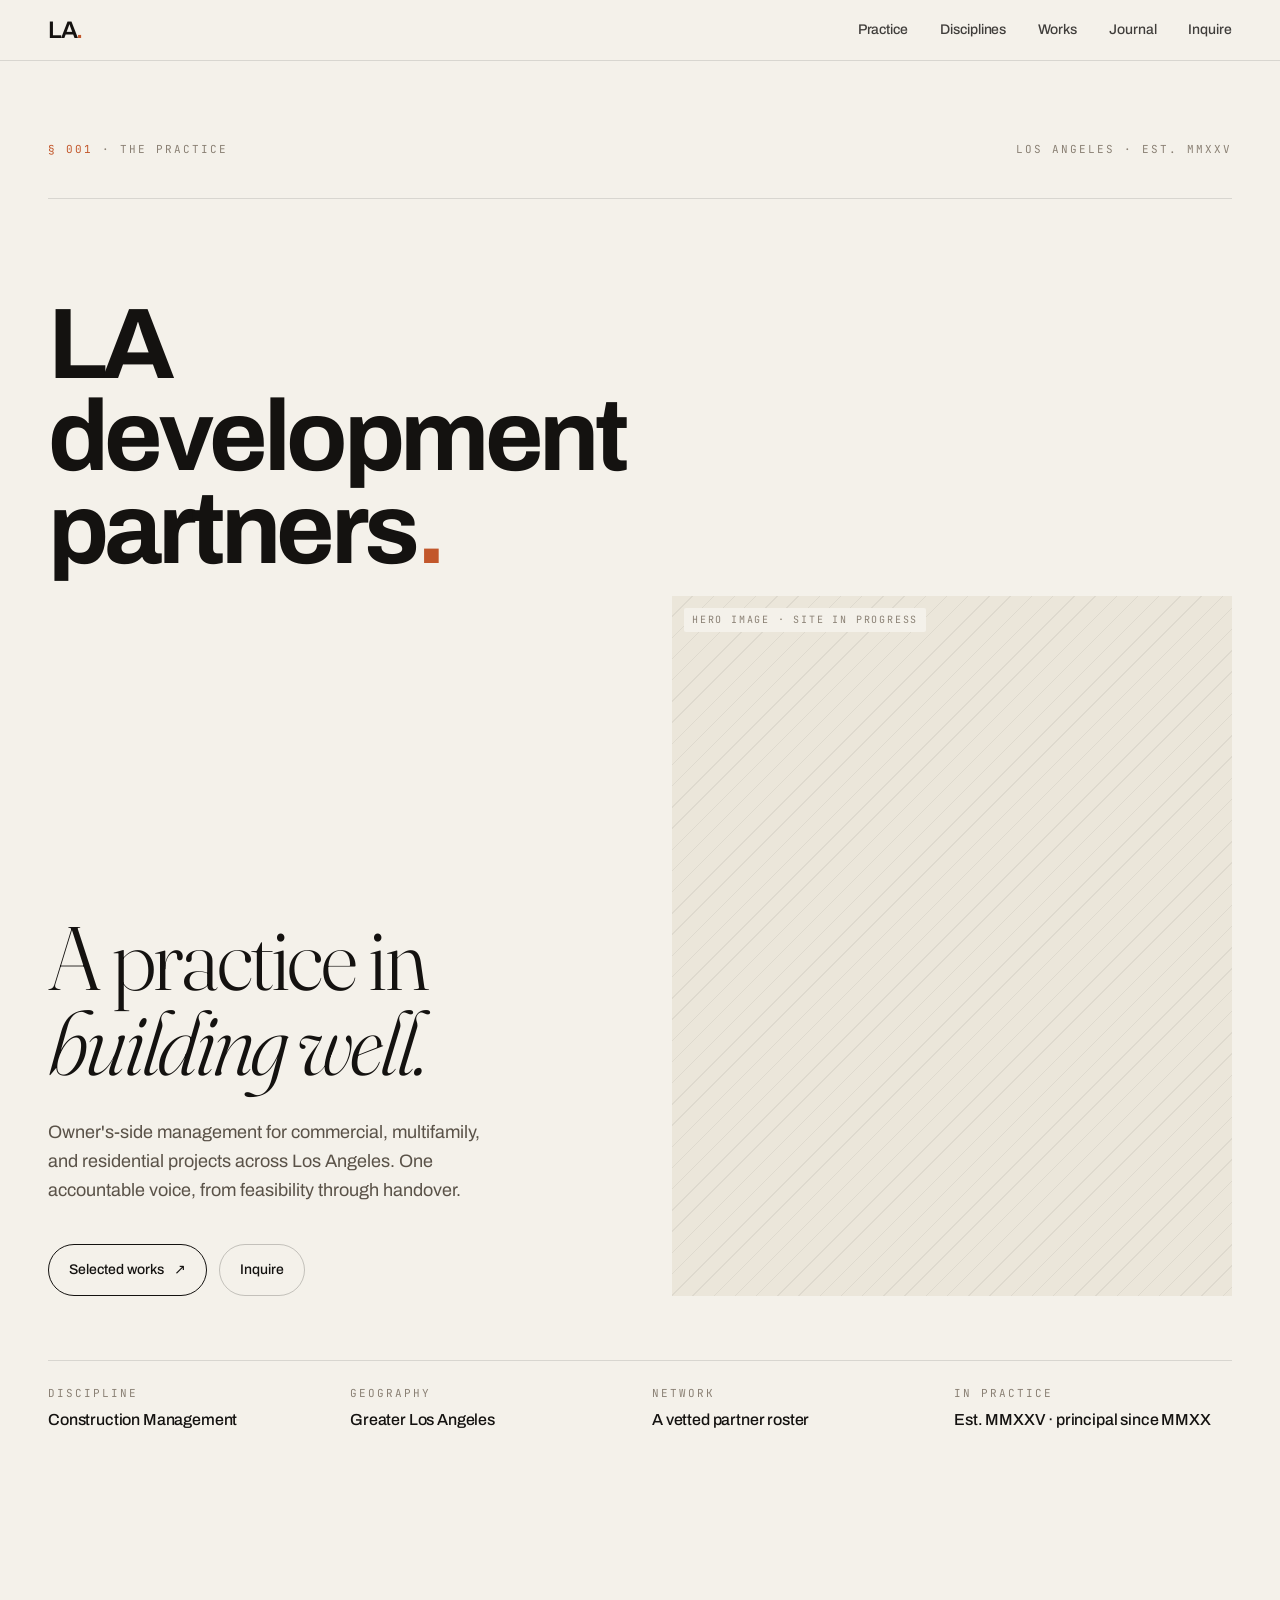
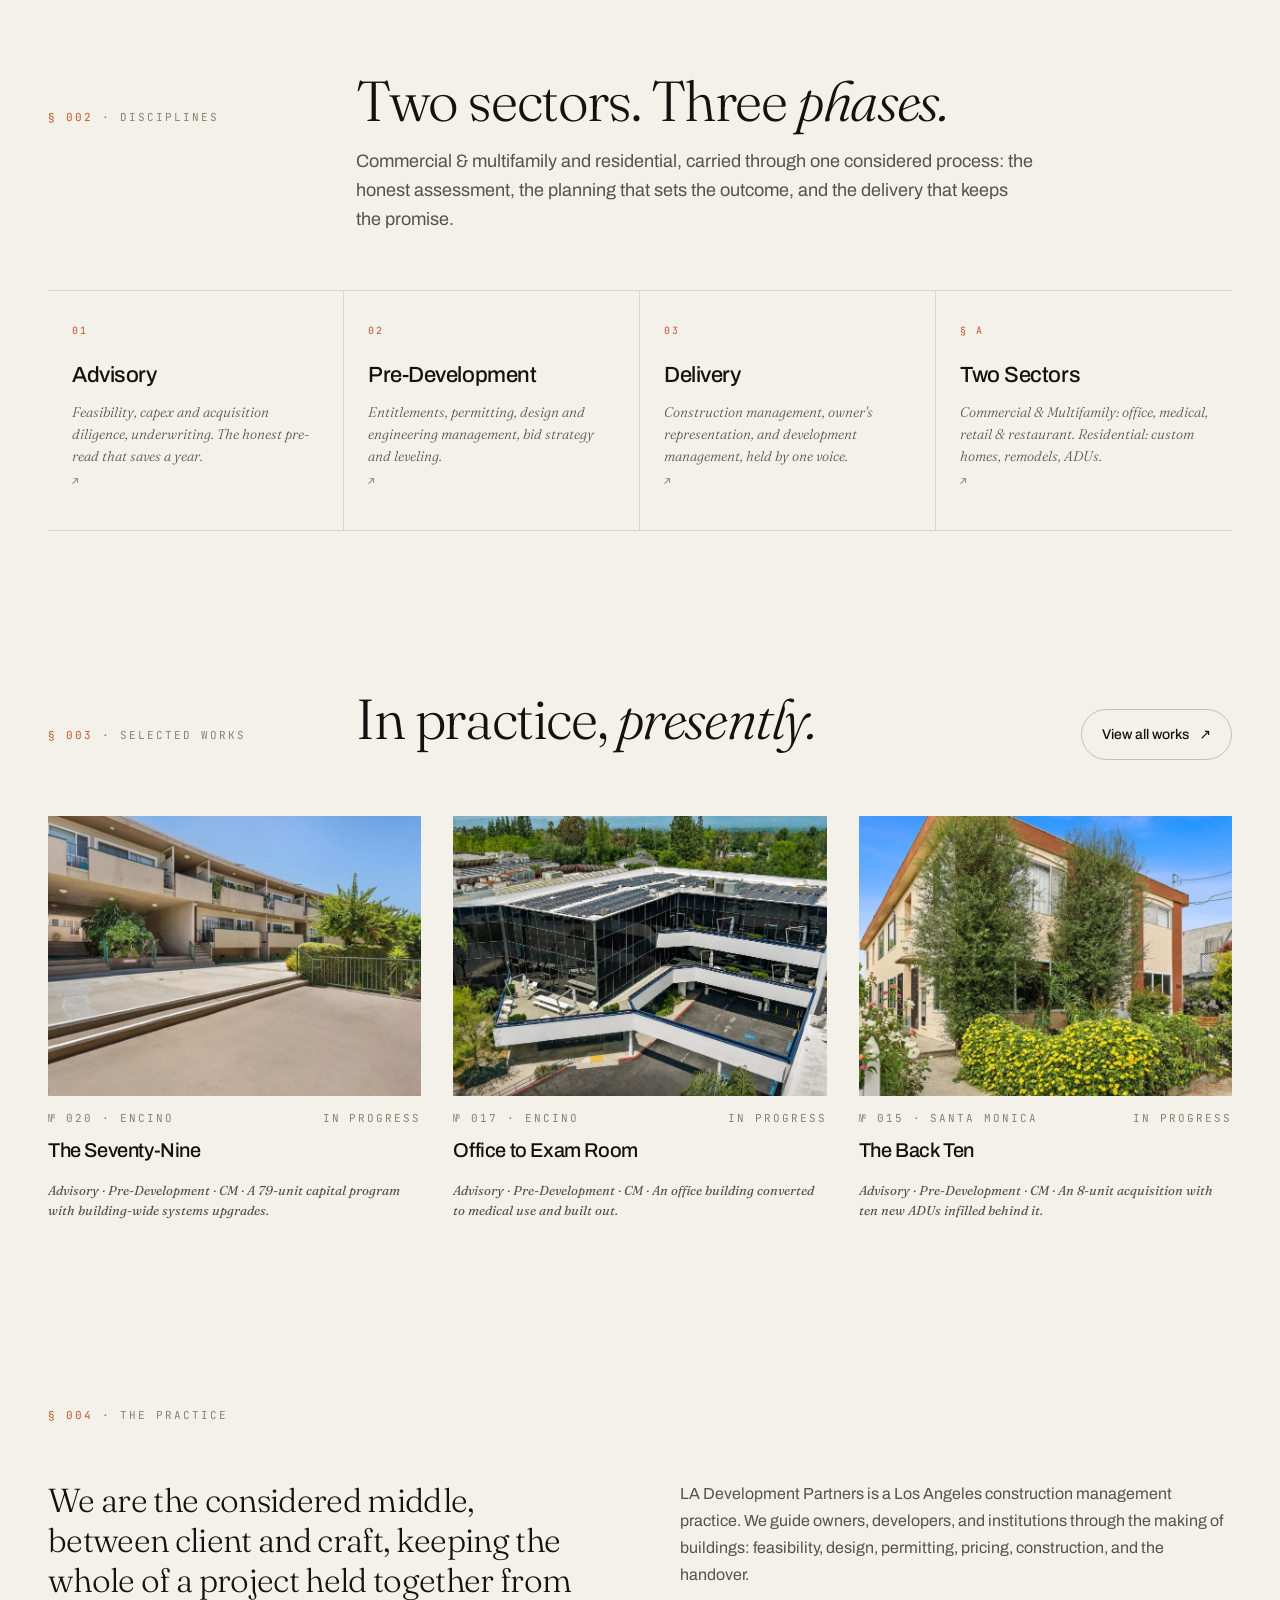
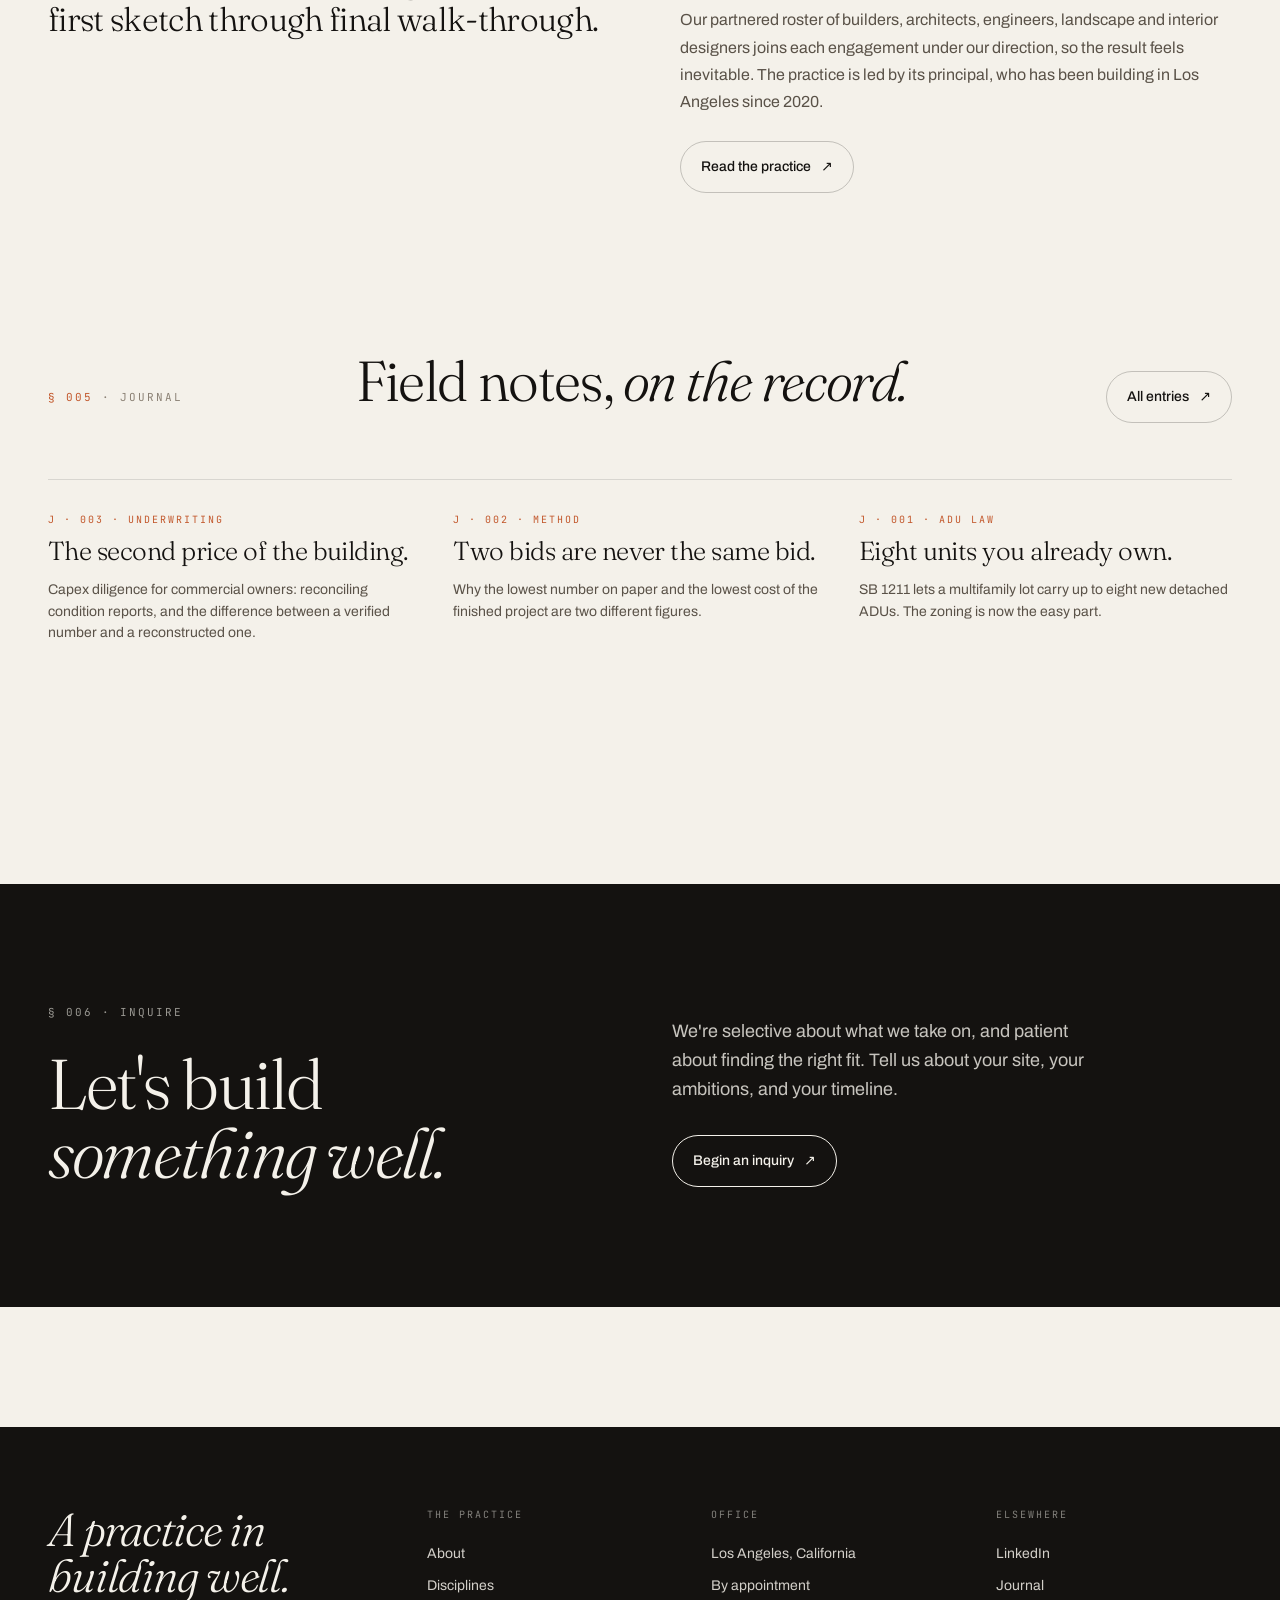
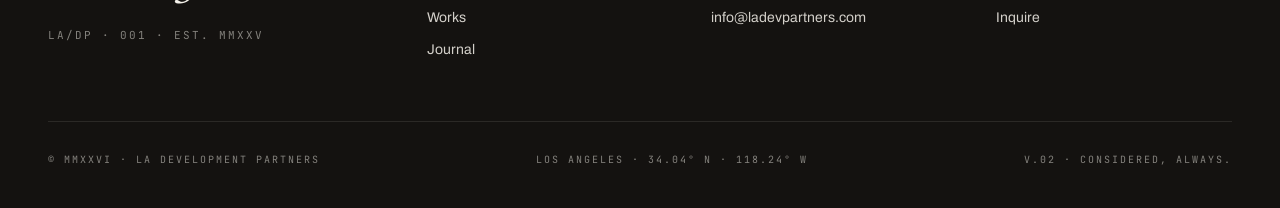
==== commit b732289f: "Add files via upload" ====
--- a/index.html
+++ b/index.html
@@ -232,17 +232,17 @@
     </div>
     <div class="works-strip reveal">
       <a class="work-card" href="works.html">
-        <div class="work-media placeholder" data-placeholder="№ 020 · THE SEVENTY-NINE"></div>
+        <div class="work-media" style="background-image:url('020-1.jpg'); background-size:cover; background-position:center;"></div>
         <div class="work-meta"><div><div class="meta">№ 020 · ENCINO</div><div class="work-title mt-8">The Seventy-Nine</div></div><div class="meta">IN PROGRESS</div></div>
         <div class="work-scope">Advisory · Pre-Development · CM · A 79-unit capital program with building-wide systems upgrades.</div>
       </a>
       <a class="work-card" href="works.html">
-        <div class="work-media placeholder" data-placeholder="№ 017 · OFFICE TO EXAM ROOM"></div>
+        <div class="work-media" style="background-image:url('017-1.jpg'); background-size:cover; background-position:center;"></div>
         <div class="work-meta"><div><div class="meta">№ 017 · ENCINO</div><div class="work-title mt-8">Office to Exam Room</div></div><div class="meta">IN PROGRESS</div></div>
         <div class="work-scope">Advisory · Pre-Development · CM · An office building converted to medical use and built out.</div>
       </a>
       <a class="work-card" href="works.html">
-        <div class="work-media placeholder" data-placeholder="№ 015 · THE BACK TEN"></div>
+        <div class="work-media" style="background-image:url('015-1.jpg'); background-size:cover; background-position:center;"></div>
         <div class="work-meta"><div><div class="meta">№ 015 · SANTA MONICA</div><div class="work-title mt-8">The Back Ten</div></div><div class="meta">IN PROGRESS</div></div>
         <div class="work-scope">Advisory · Pre-Development · CM · An 8-unit acquisition with ten new ADUs infilled behind it.</div>
       </a>
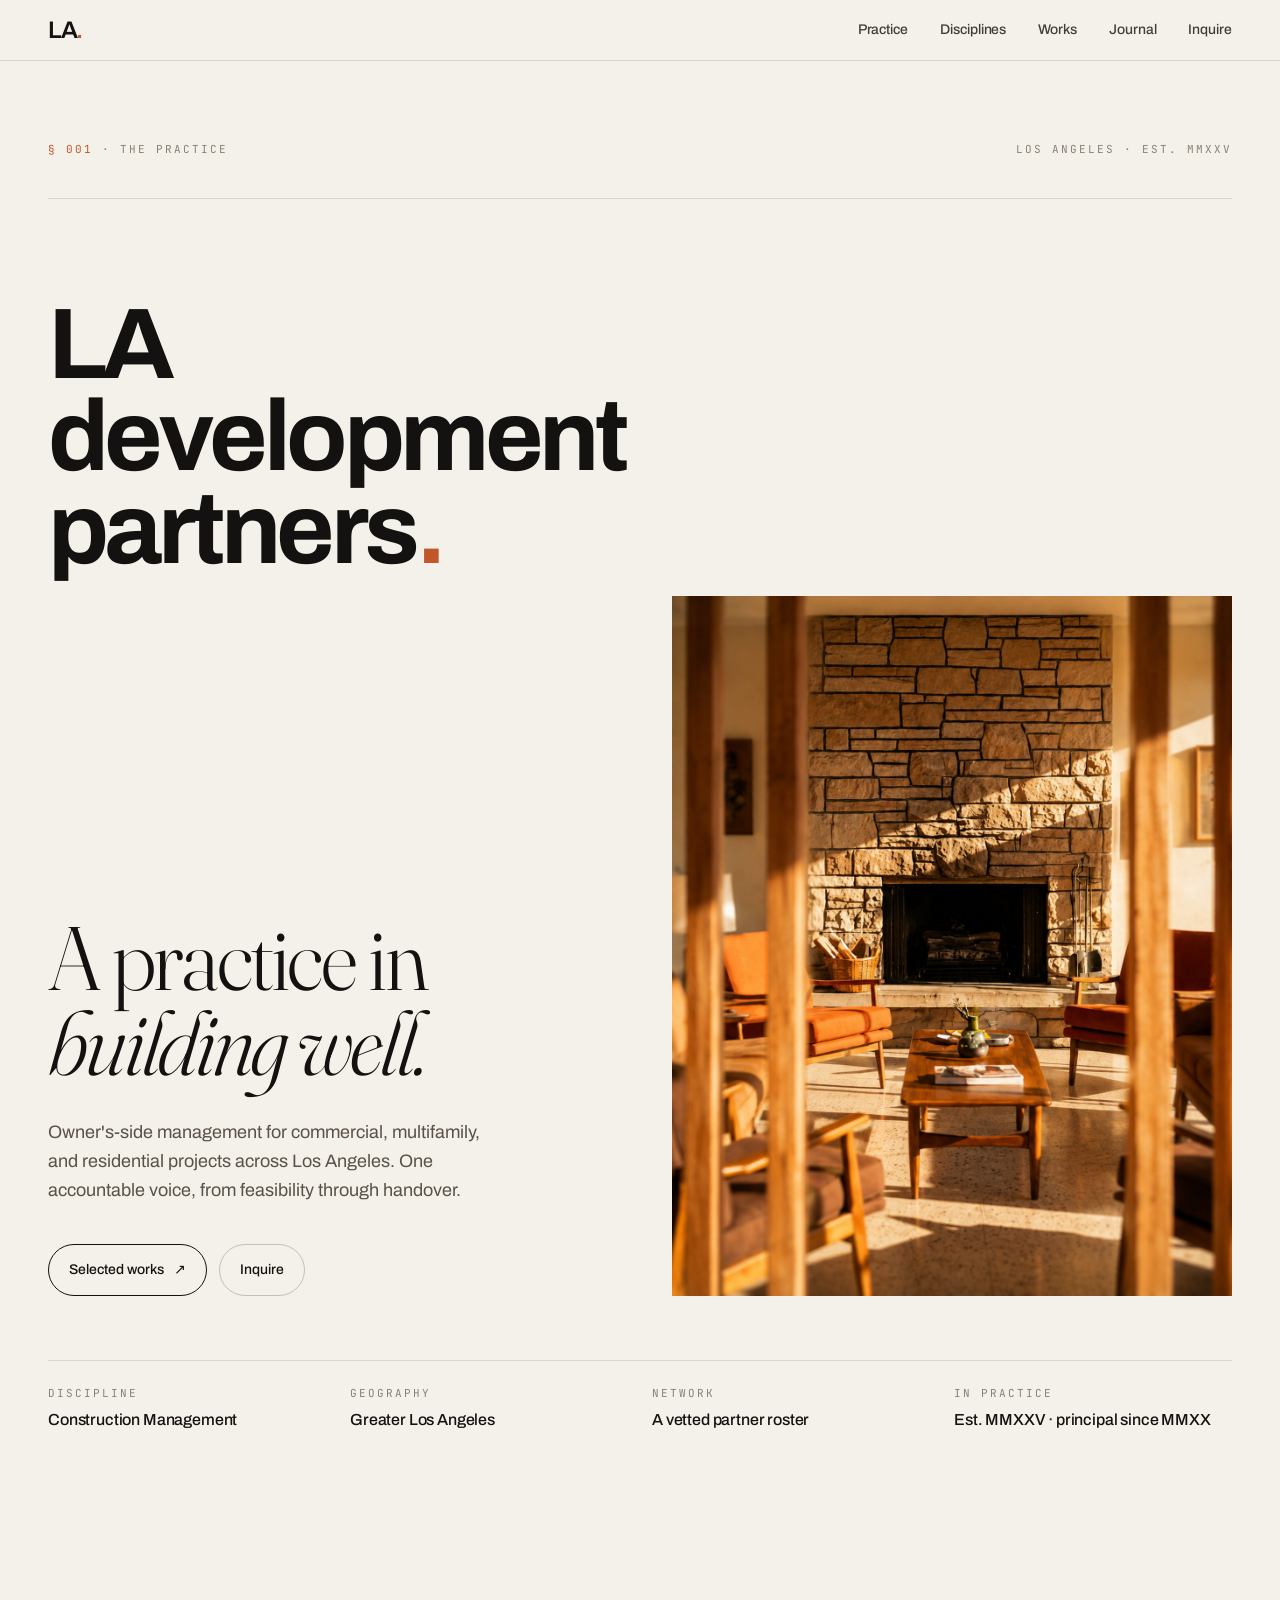
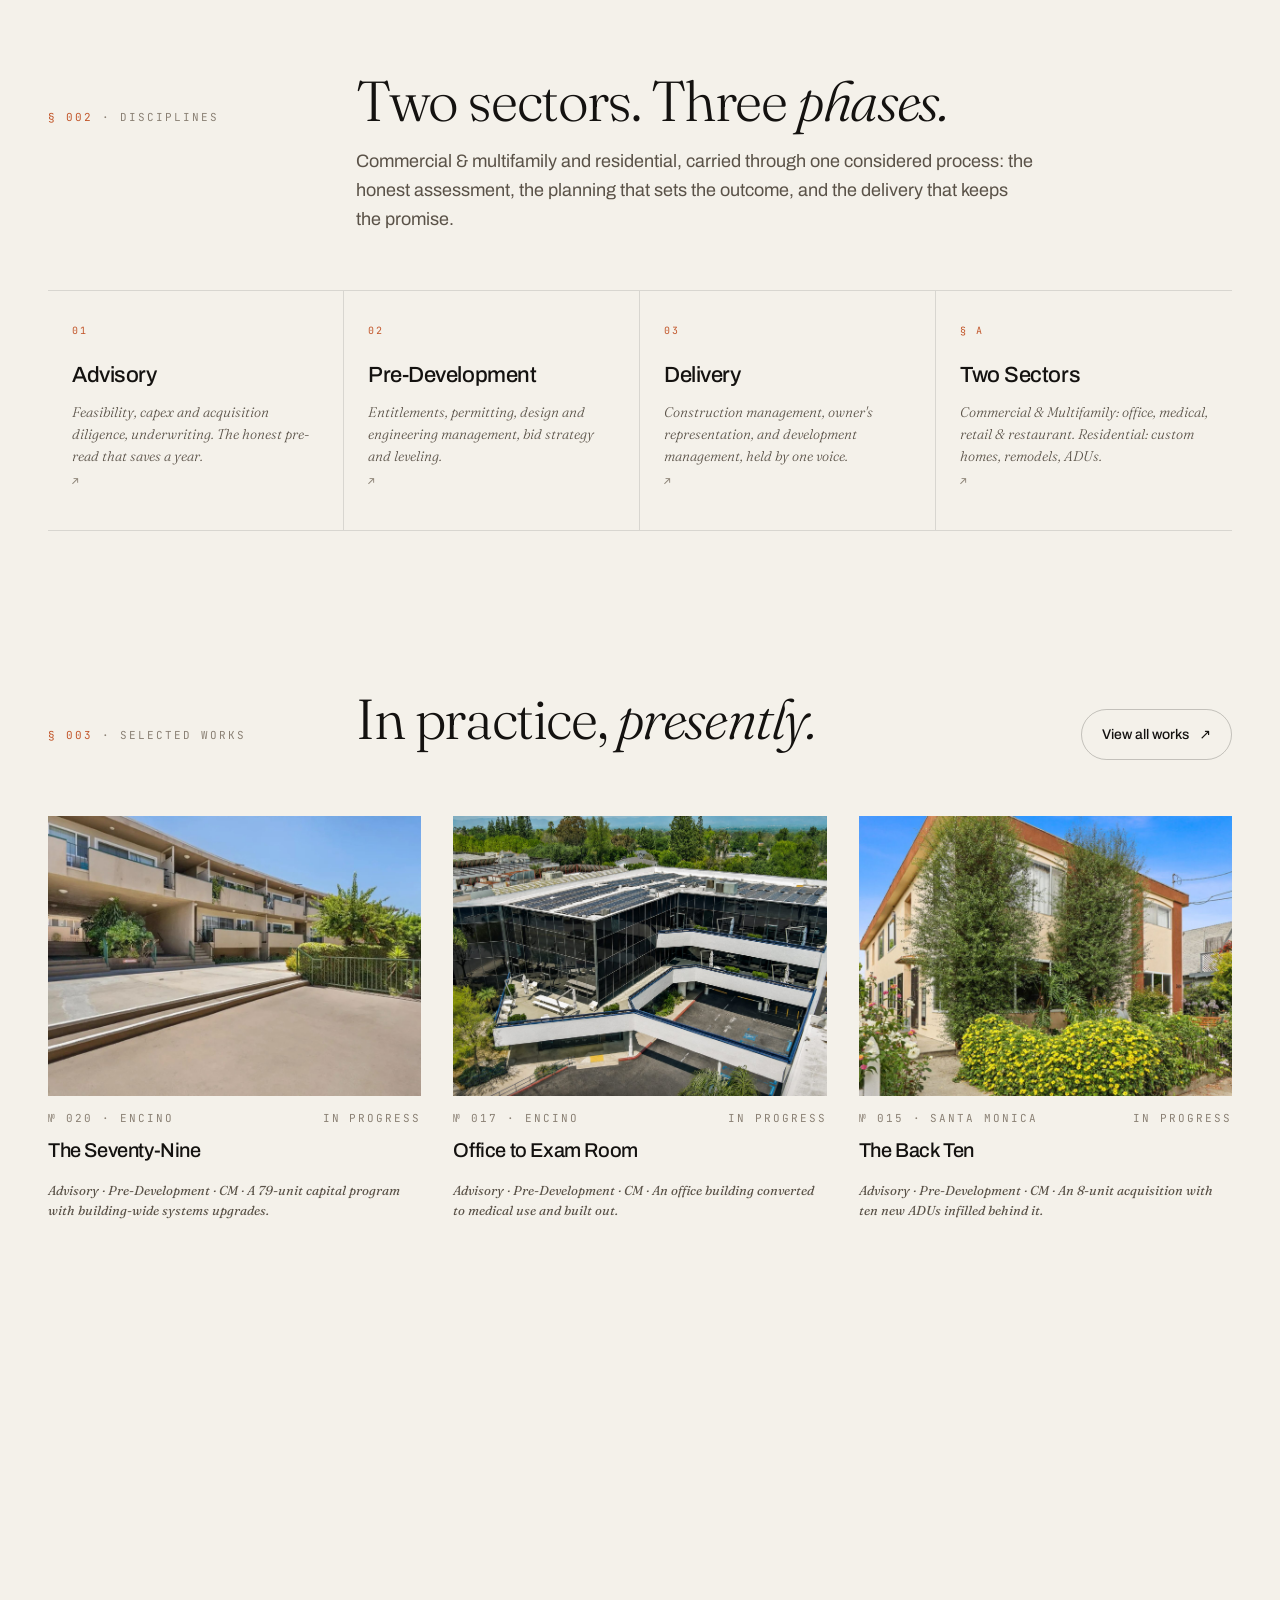
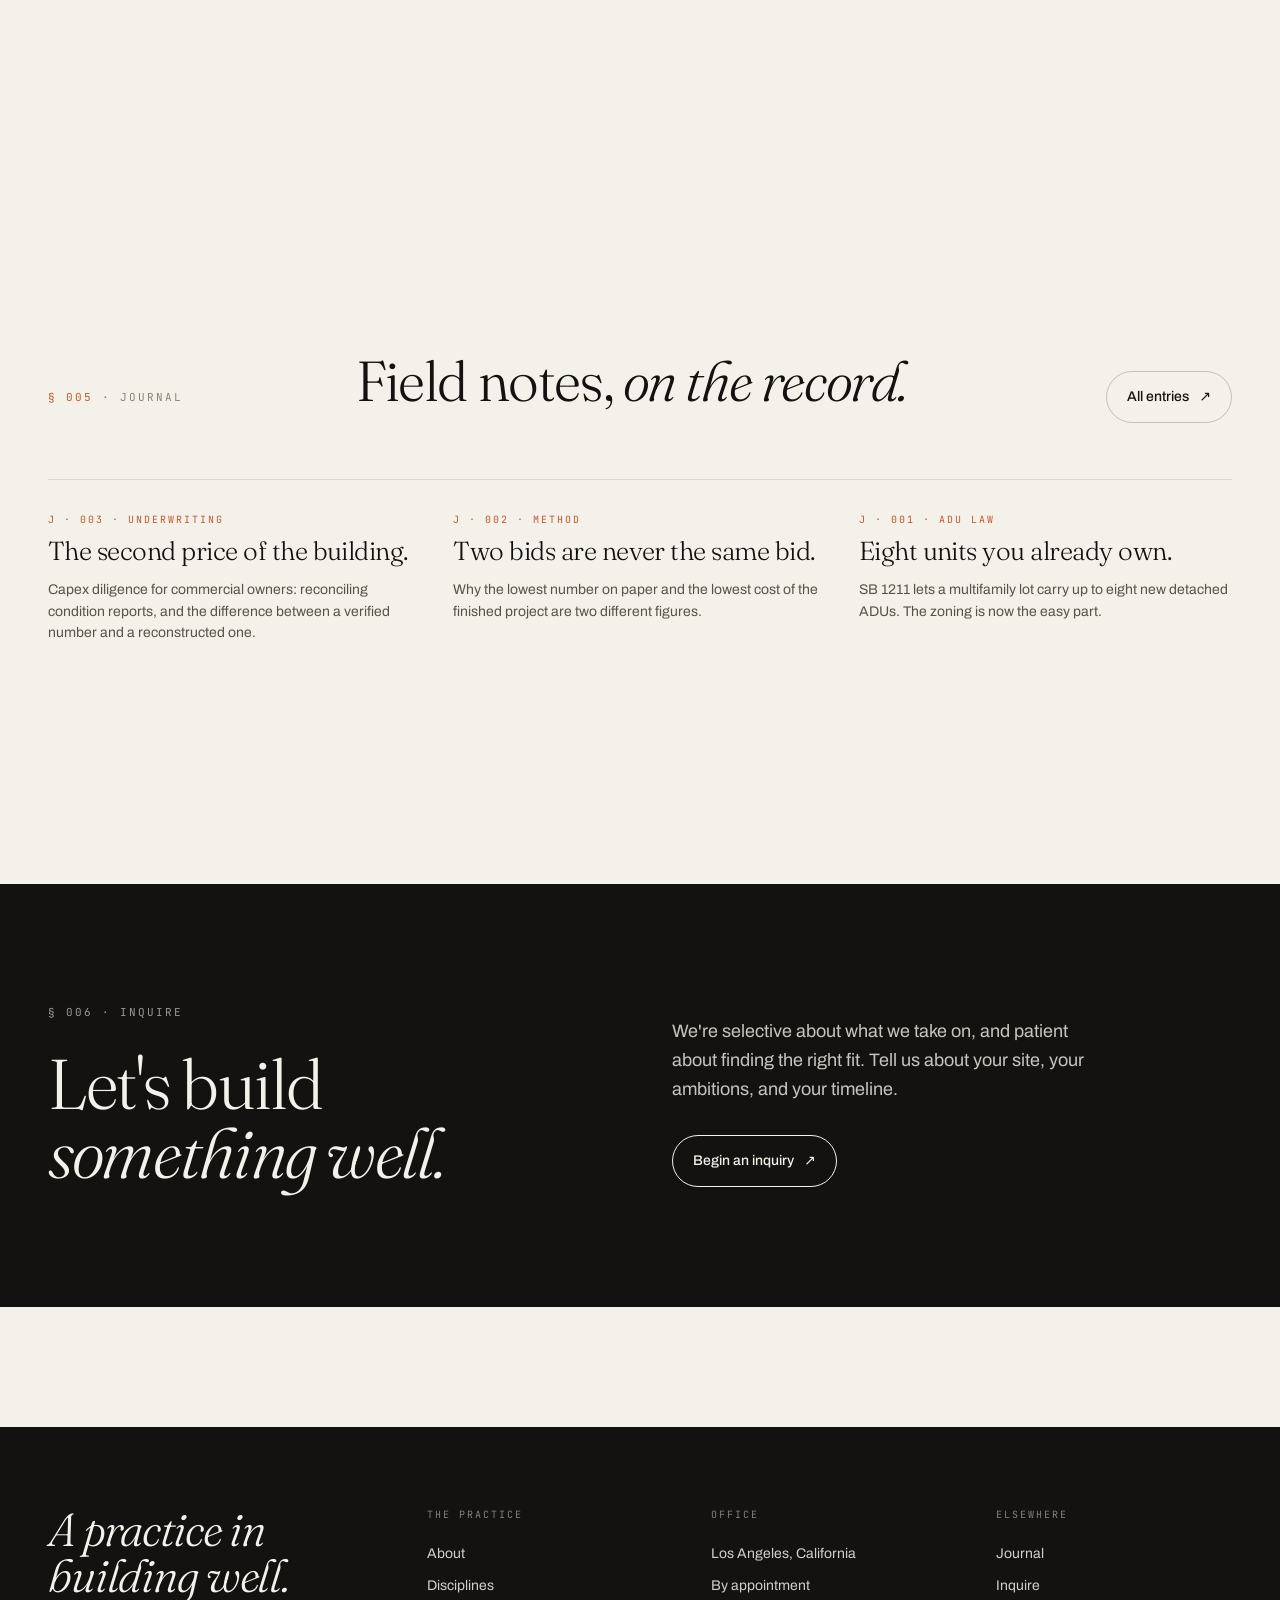
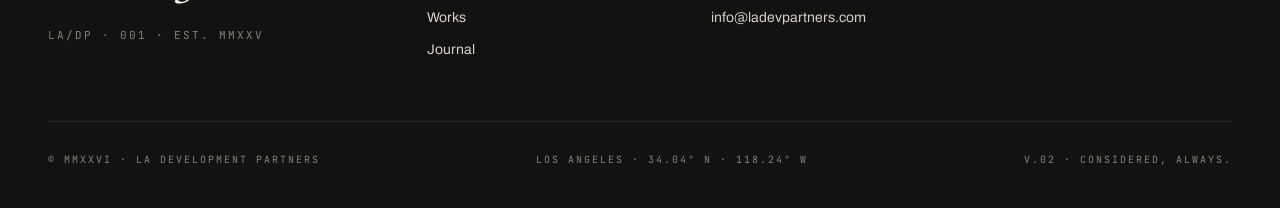
==== commit fa0d79e6: "Add files via upload" ====
--- a/index.html
+++ b/index.html
@@ -150,7 +150,7 @@
         </div>
       </div>
       <div>
-        <div class="hero-a-media placeholder" data-placeholder="HERO IMAGE · SITE IN PROGRESS"></div>
+        <div class="hero-a-media" style="background-image:url('hero-1.jpg'); background-size:cover; background-position:center;"></div>
       </div>
     </div>
     <div class="hero-a-meta">
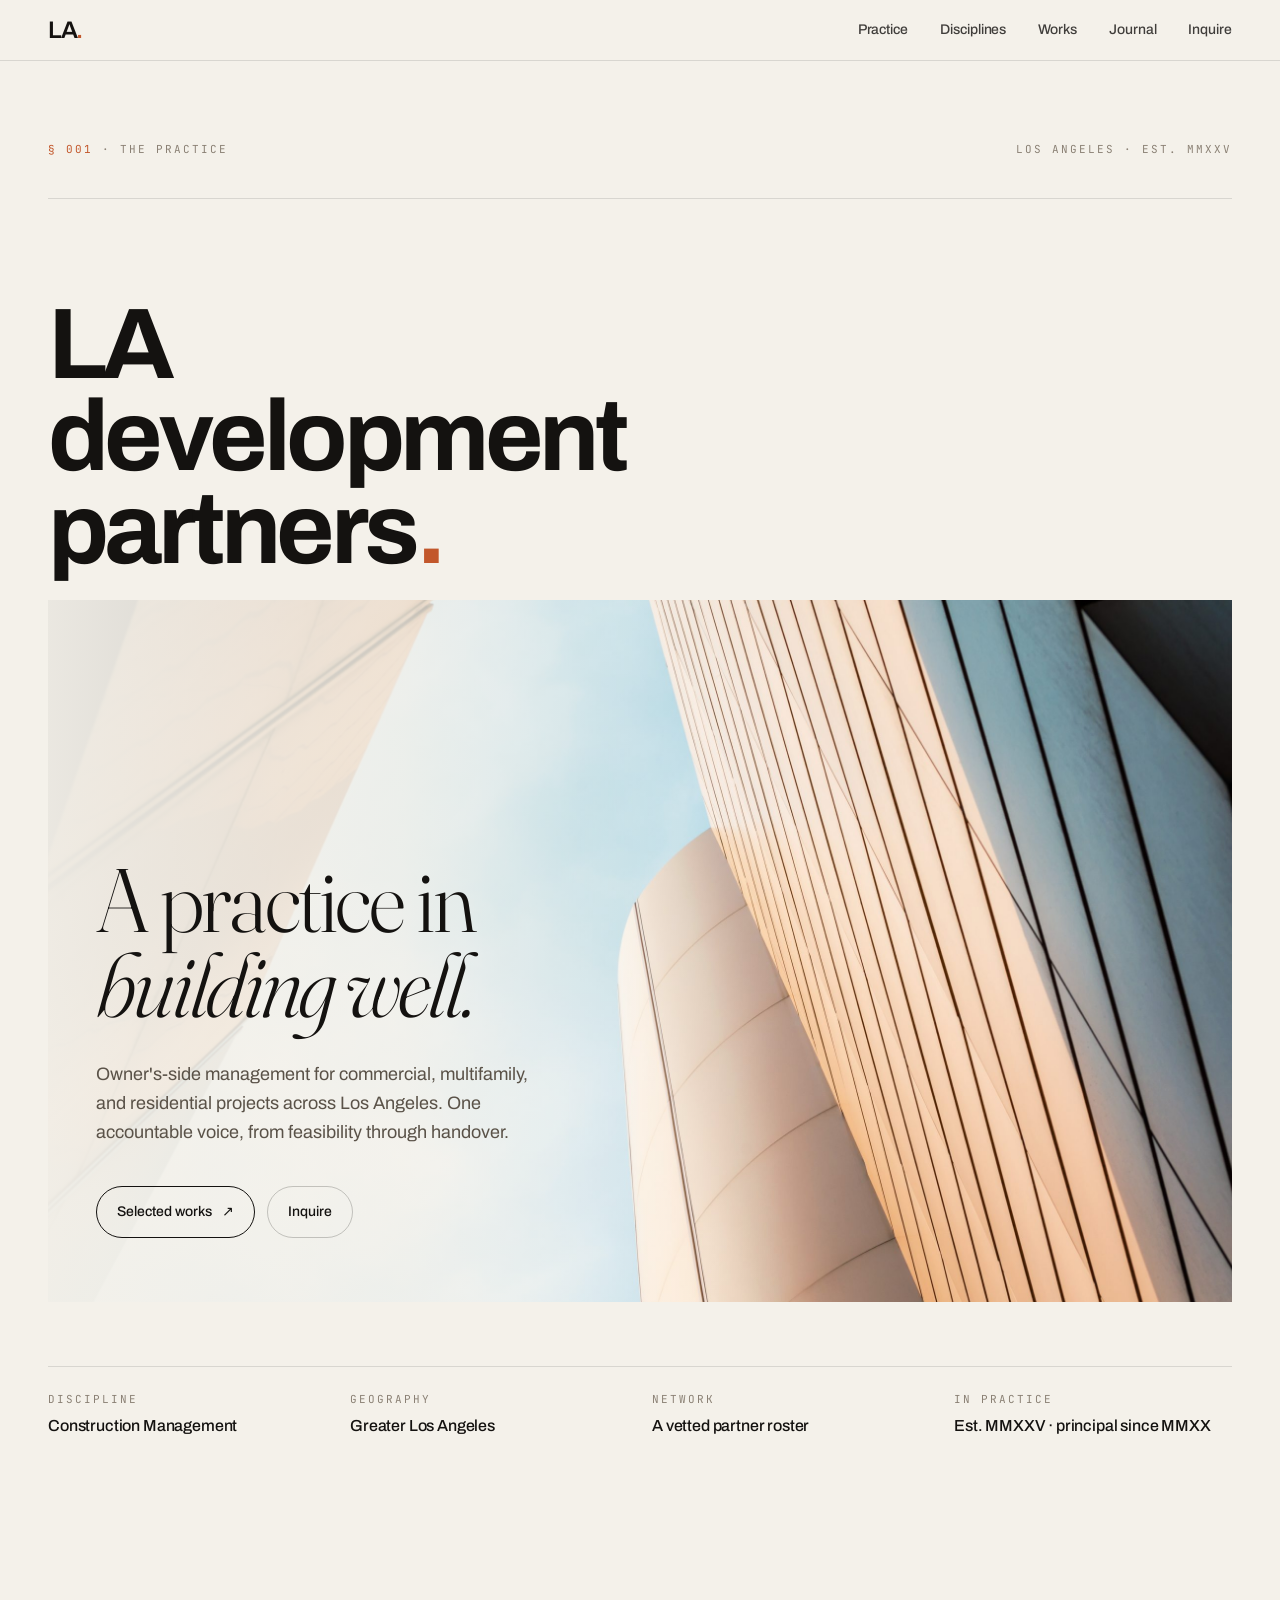
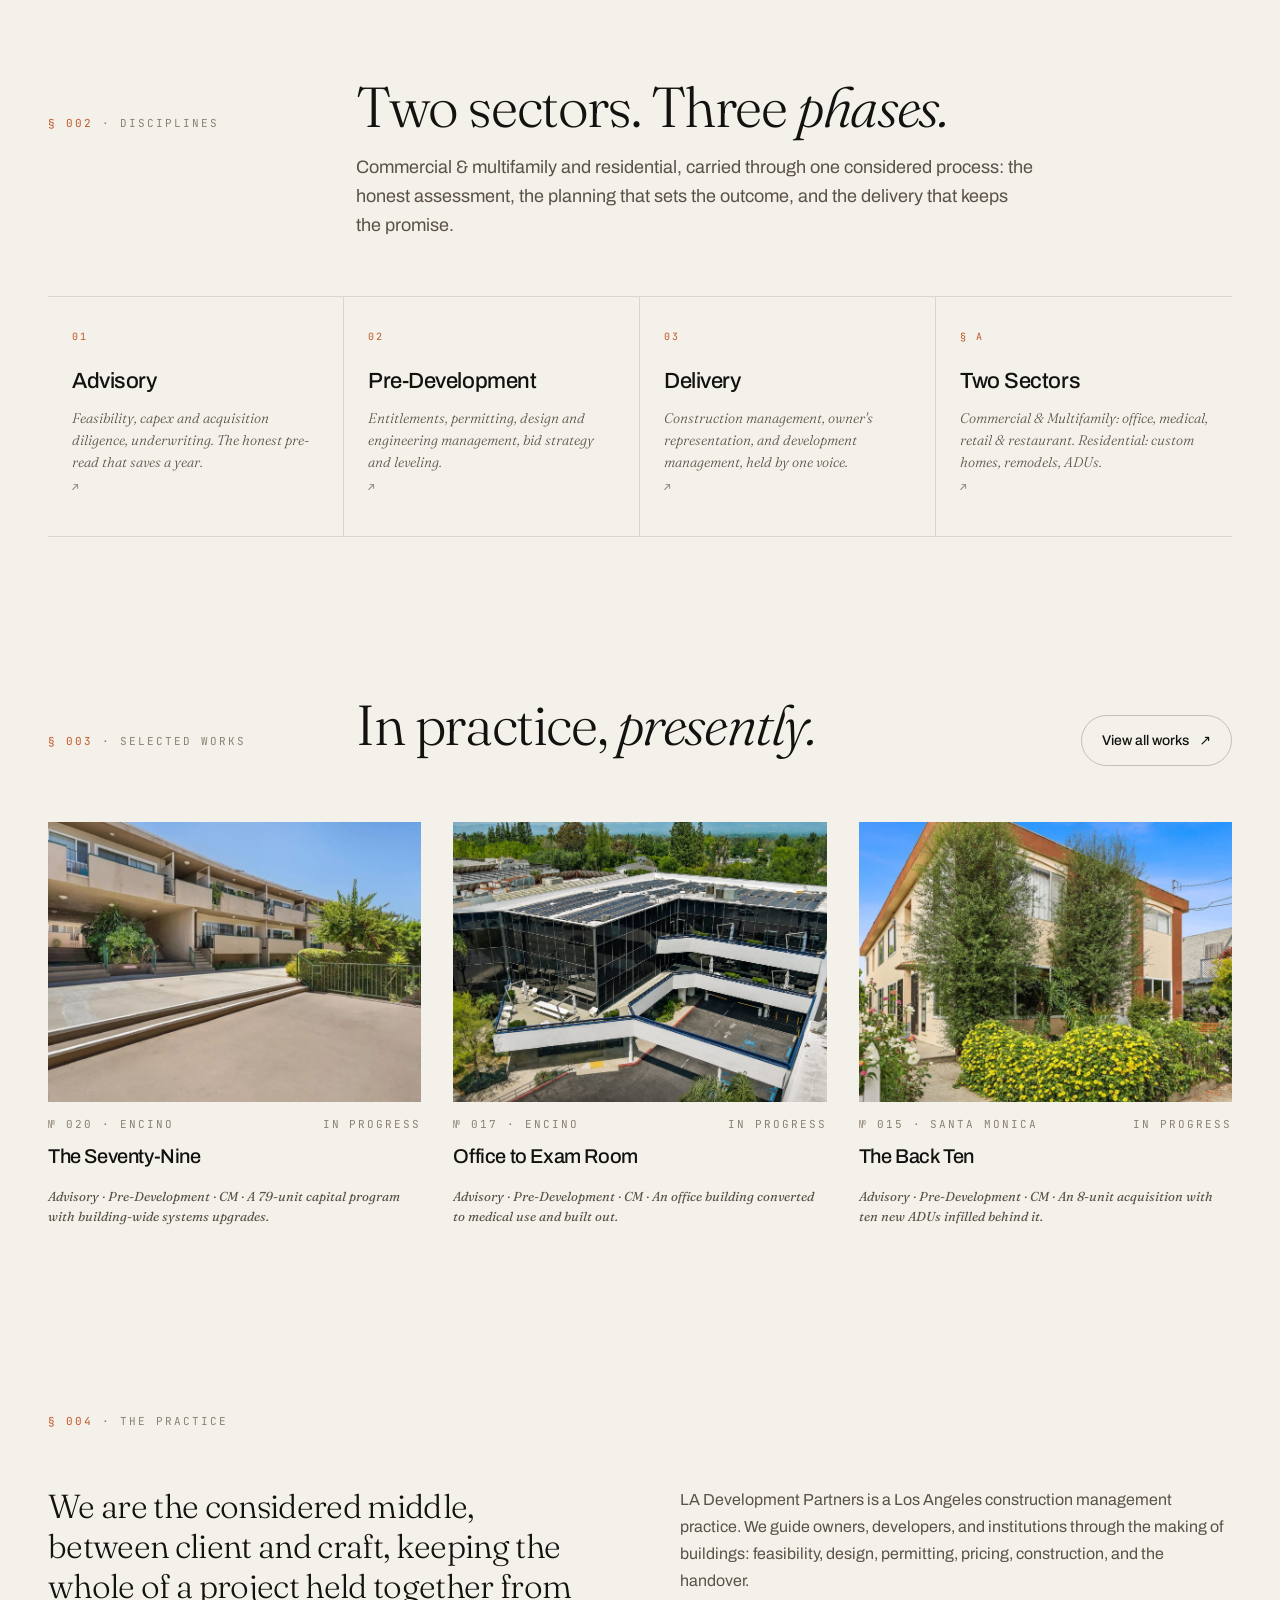
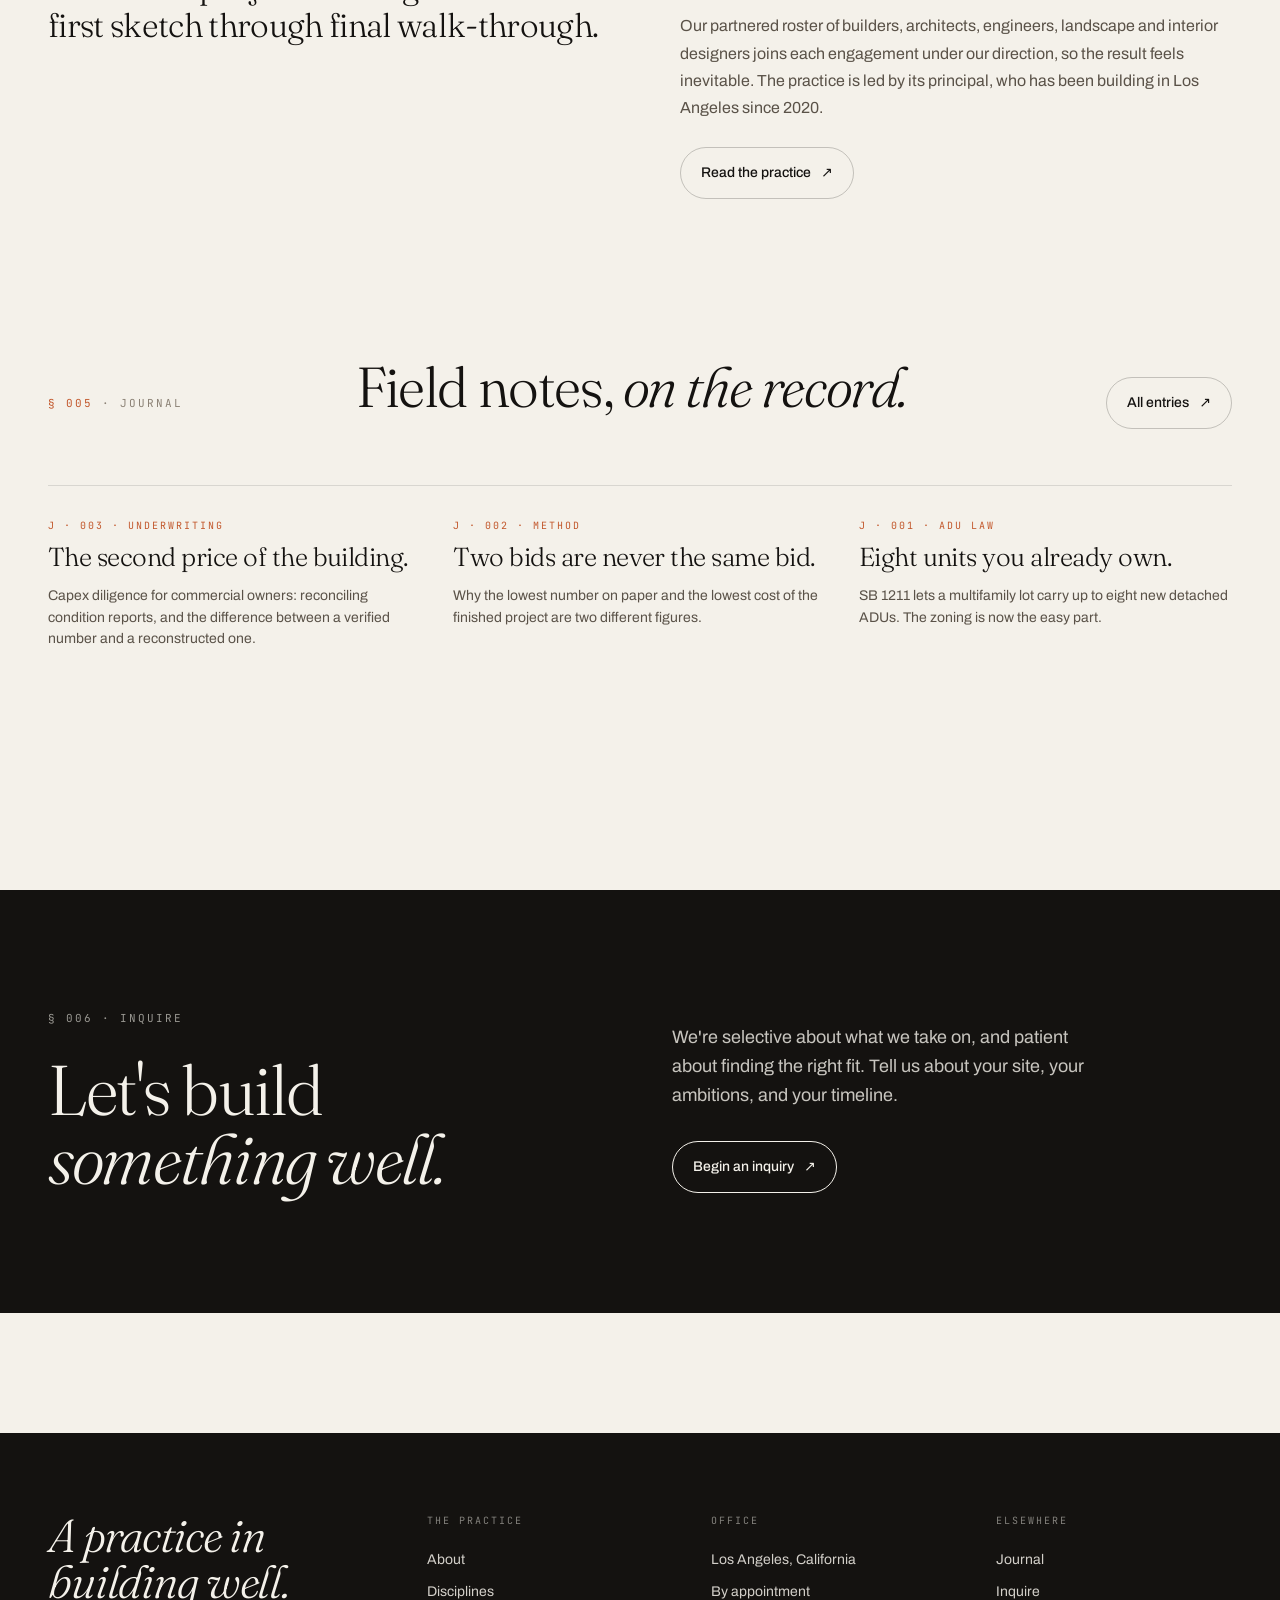
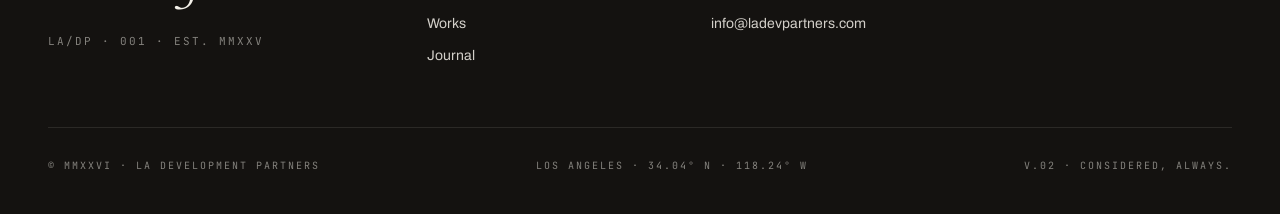
==== commit 1724b0e0: "Add files via upload" ====
--- a/index.html
+++ b/index.html
@@ -30,6 +30,14 @@
   [data-home-layout="C"] .hero-c { display: block; }
   [data-home-layout="C"] .hero-a, [data-home-layout="C"] .hero-b { display: none; }
 
+  .hero-a-bleed { position: relative; margin-top: 24px; min-height: min(78vh, 760px); display: flex; align-items: flex-end; background-image: url('hero-wide.jpg'); background-size: cover; background-position: 62% center; }
+  .hero-a-bleed::before { content: ""; position: absolute; inset: 0; background: linear-gradient(to right, rgba(244,241,234,.96) 0%, rgba(244,241,234,.82) 30%, rgba(244,241,234,0) 62%); }
+  .hero-a-bleed-content { position: relative; padding: 64px 48px; max-width: 560px; }
+  @media (max-width: 768px) {
+    .hero-a-bleed { min-height: 72vh; background-position: 68% center; }
+    .hero-a-bleed-content { padding: 40px 20px; }
+    .hero-a-bleed::before { background: linear-gradient(to top, rgba(244,241,234,.96) 0%, rgba(244,241,234,.85) 45%, rgba(244,241,234,.15) 100%); }
+  }
   .hero-a-inner { display: grid; grid-template-columns: 1fr 1fr; gap: 64px; align-items: end; padding-top: 20px; }
   .hero-a-mark { font-family: 'Archivo', sans-serif; font-weight: 700; font-size: clamp(56px, 7vw, 120px); line-height: 0.92; letter-spacing: -0.045em; color: var(--fg); padding: 28px 0 0; }
   .hero-a-mark .dot { color: var(--accent); }
@@ -138,8 +146,8 @@
       <div class="meta">LOS ANGELES · EST. MMXXV</div>
     </div>
     <div class="hero-a-mark">LA<br/>development<br/>partners<span class="dot">.</span></div>
-    <div class="hero-a-inner">
-      <div>
+    <div class="hero-a-bleed">
+      <div class="hero-a-bleed-content">
         <div class="hero-a-tag">A practice in<br/><i class="italic">building well.</i></div>
         <div class="body-lg" style="max-width:440px; margin-top:32px;">
           Owner's-side management for commercial, multifamily, and residential projects across Los Angeles. One accountable voice, from feasibility through handover.
@@ -148,9 +156,6 @@
           <a href="works.html" class="btn">Selected works <span class="arrow">↗</span></a>
           <a href="contact.html" class="btn btn-ghost">Inquire</a>
         </div>
-      </div>
-      <div>
-        <div class="hero-a-media" style="background-image:url('hero-1.jpg'); background-size:cover; background-position:center;"></div>
       </div>
     </div>
     <div class="hero-a-meta">
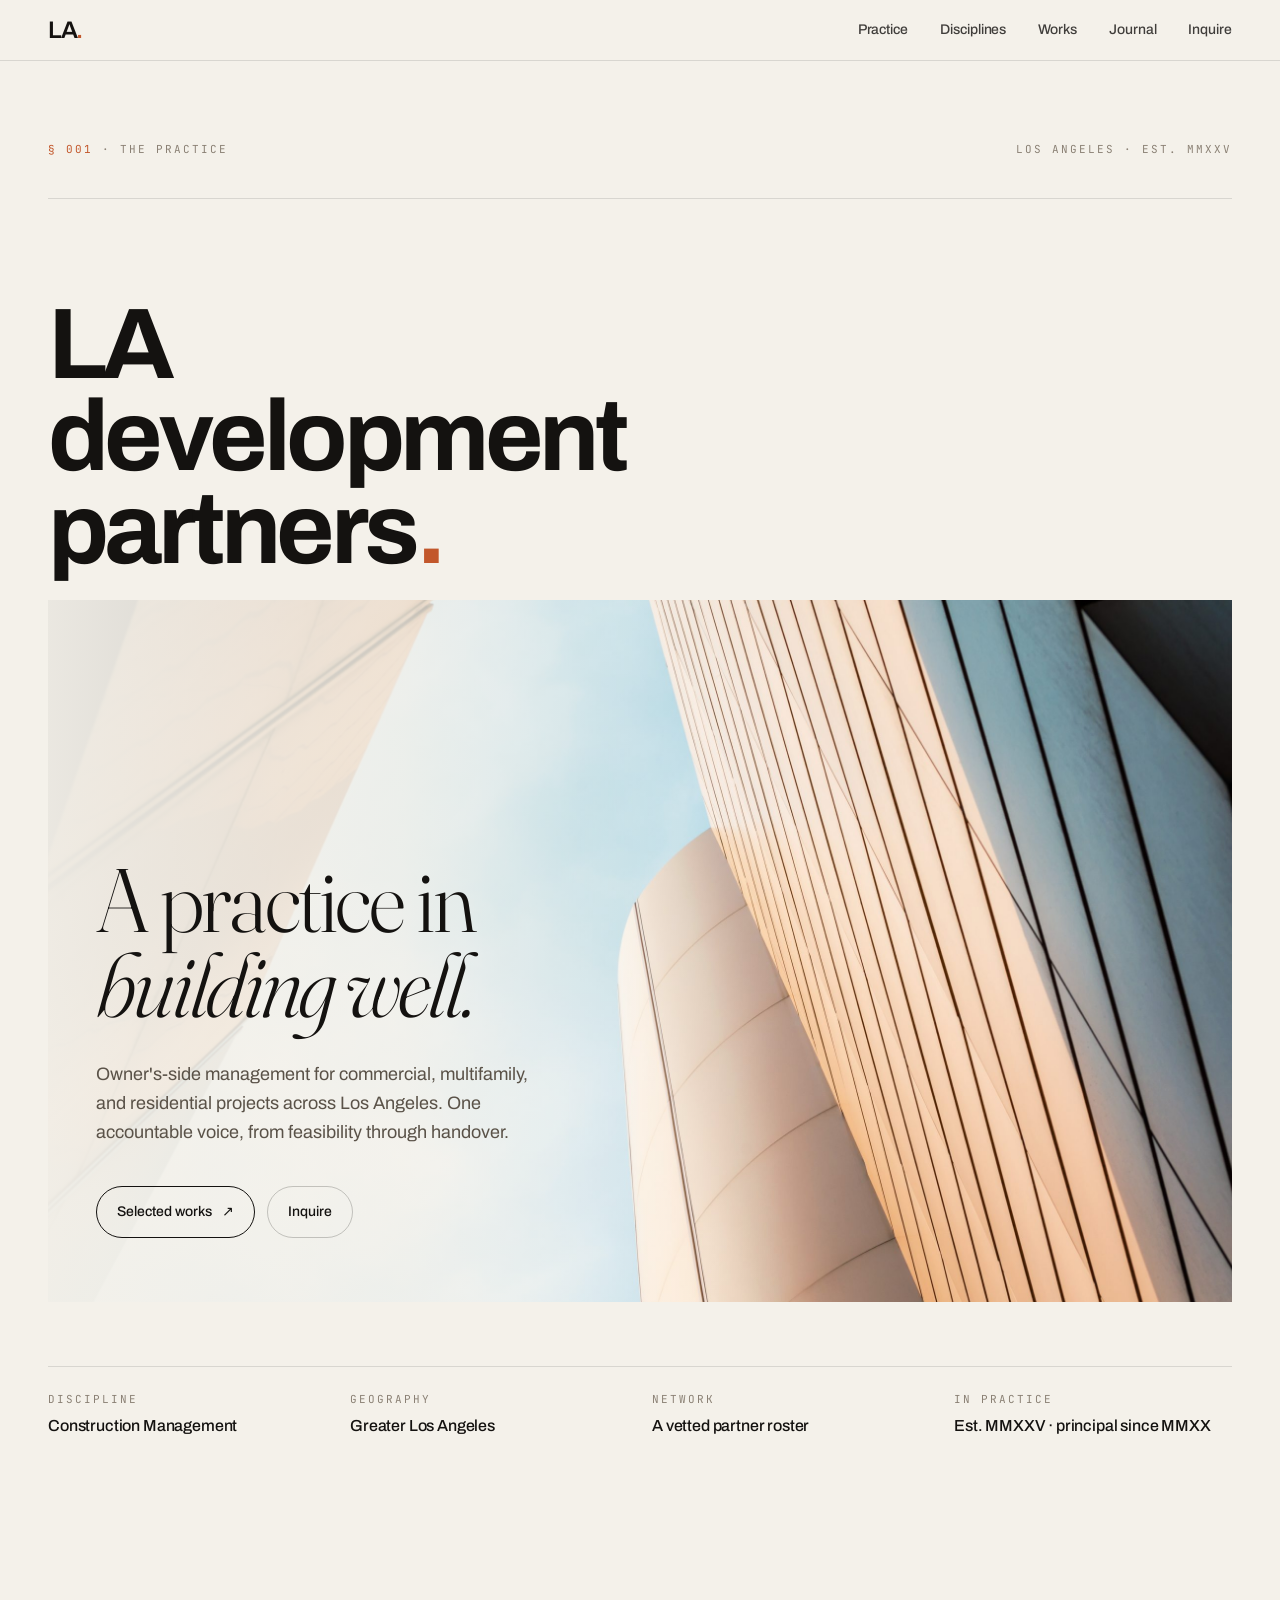
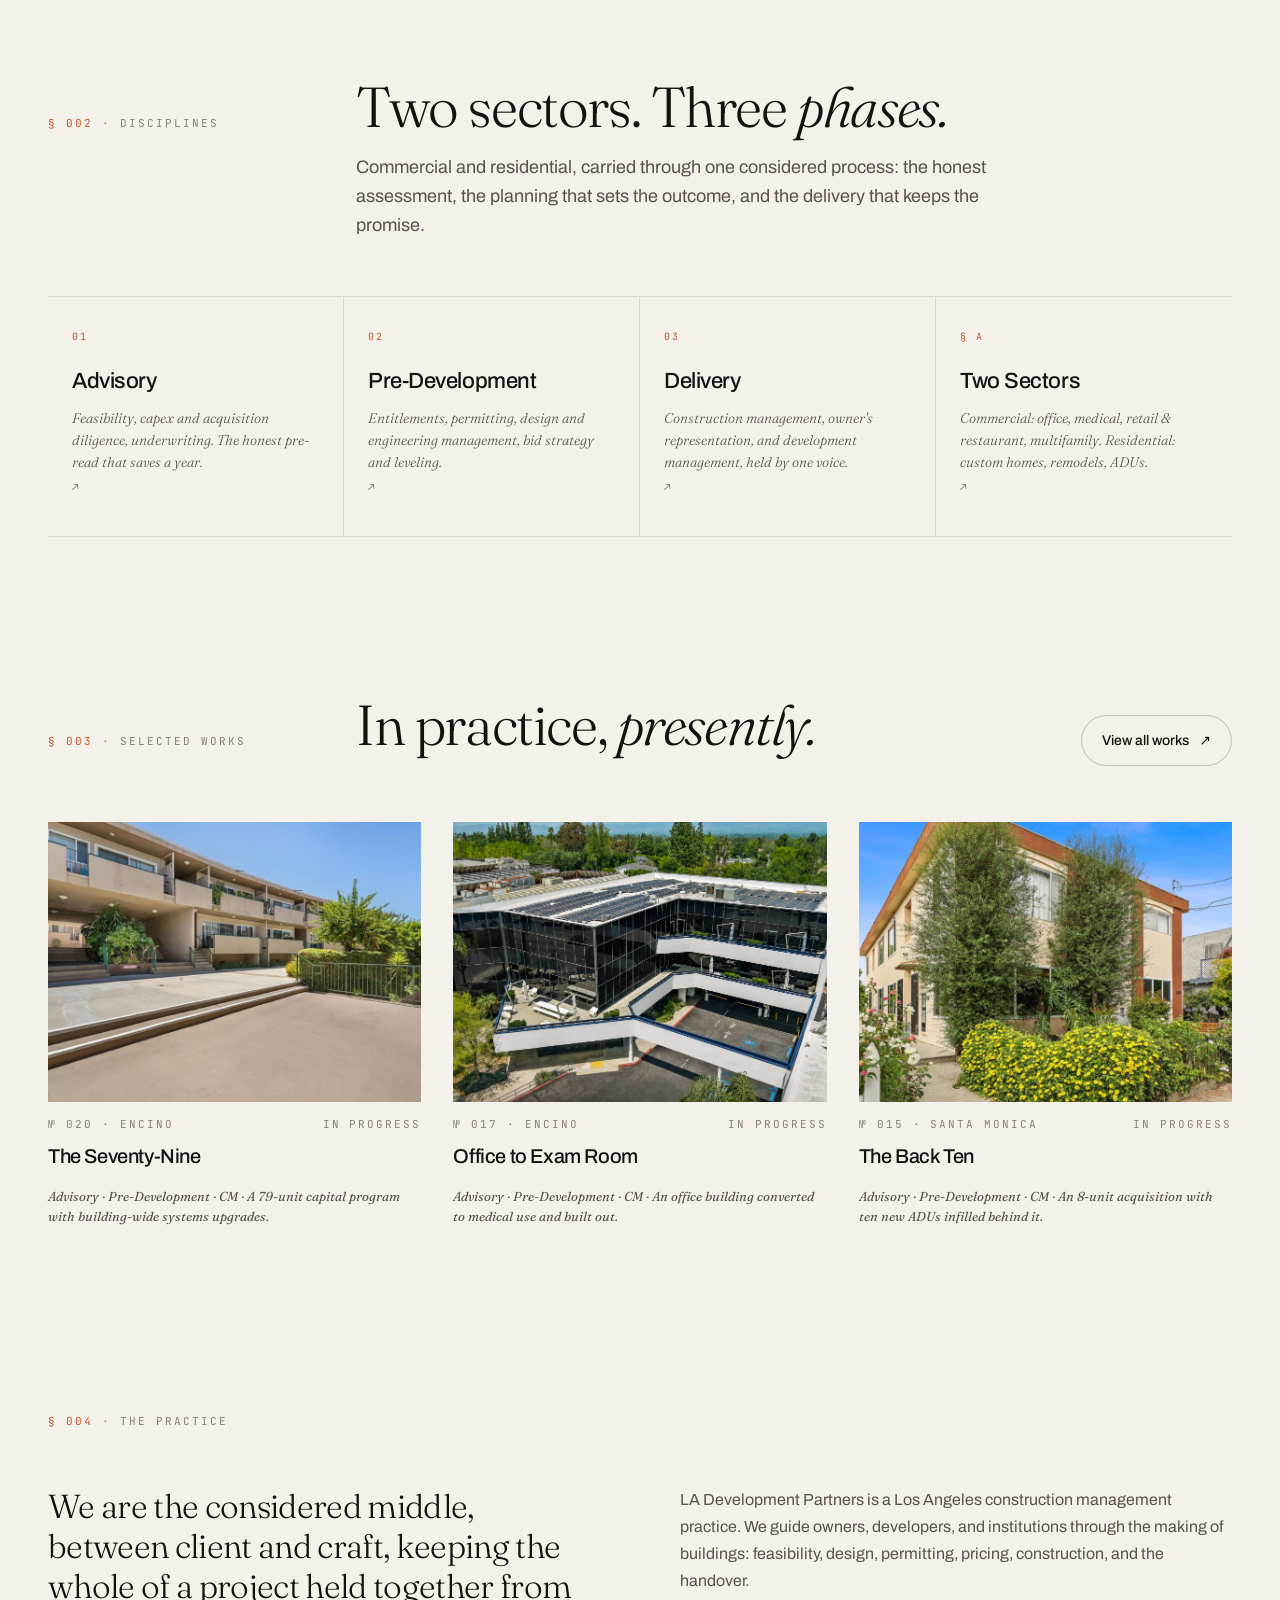
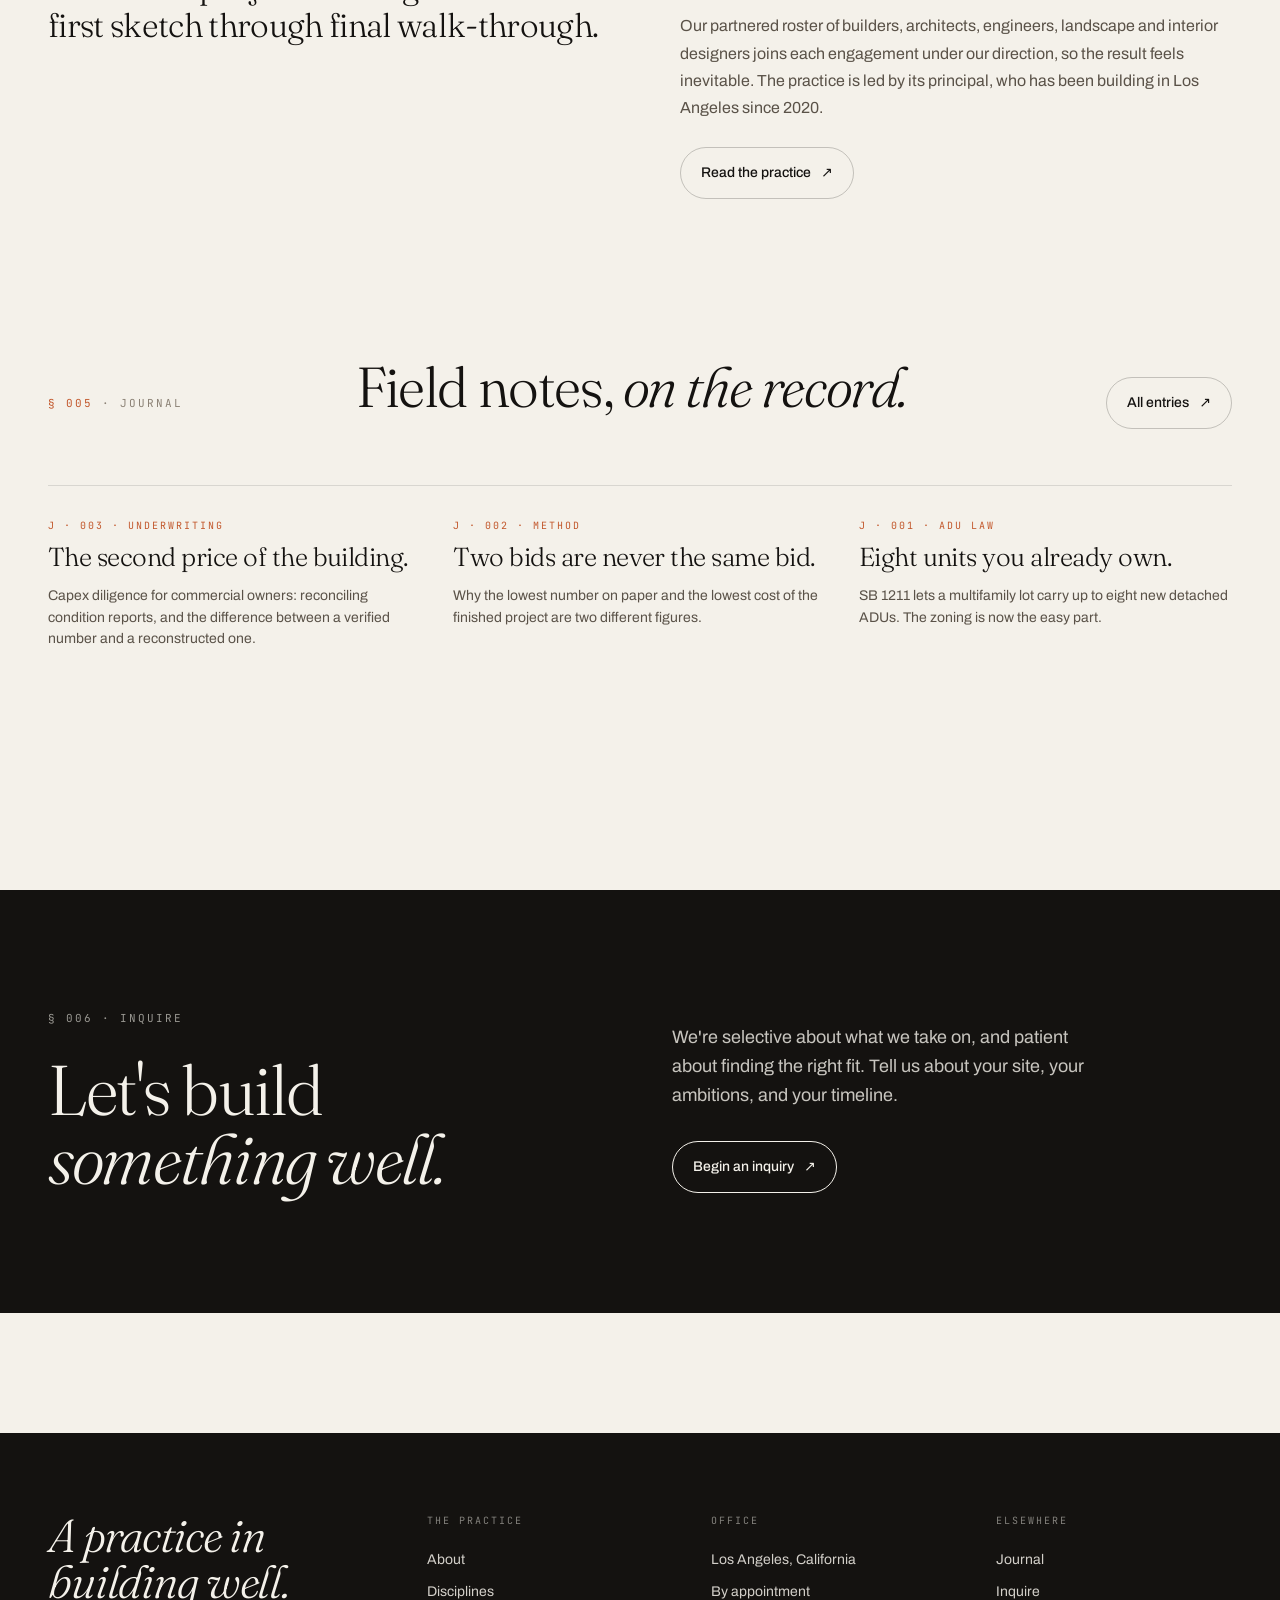
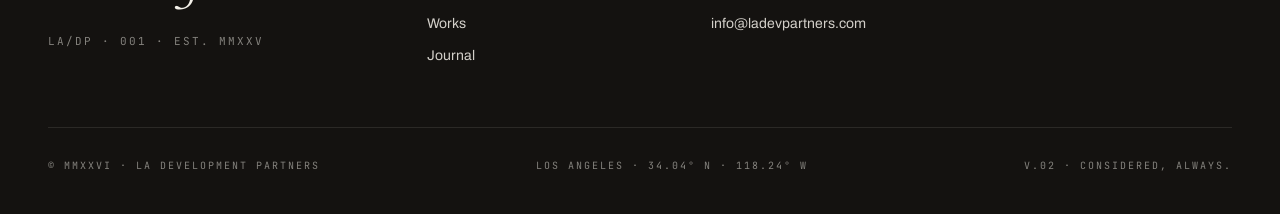
==== commit d94dd524: "Add files via upload" ====
--- a/index.html
+++ b/index.html
@@ -213,14 +213,14 @@
       <div class="meta"><span class="meta-accent">§ 002</span> · DISCIPLINES</div>
       <div>
         <div class="edit" style="font-size:clamp(40px,4.4vw,72px); line-height:1;">Two sectors. Three <i>phases.</i></div>
-        <div class="body-lg" style="margin-top:18px; max-width:680px;">Commercial &amp; multifamily and residential, carried through one considered process: the honest assessment, the planning that sets the outcome, and the delivery that keeps the promise.</div>
+        <div class="body-lg" style="margin-top:18px; max-width:680px;">Commercial and residential, carried through one considered process: the honest assessment, the planning that sets the outcome, and the delivery that keeps the promise.</div>
       </div>
     </div>
     <div class="disc-grid reveal">
       <div class="disc-cell"><div><div class="num">01</div><div class="t">Advisory</div><div class="d">Feasibility, capex and acquisition diligence, underwriting. The honest pre-read that saves a year.</div></div><div class="meta">↗</div></div>
       <div class="disc-cell"><div><div class="num">02</div><div class="t">Pre-Development</div><div class="d">Entitlements, permitting, design and engineering management, bid strategy and leveling.</div></div><div class="meta">↗</div></div>
       <div class="disc-cell"><div><div class="num">03</div><div class="t">Delivery</div><div class="d">Construction management, owner's representation, and development management, held by one voice.</div></div><div class="meta">↗</div></div>
-      <div class="disc-cell"><div><div class="num">§ A</div><div class="t">Two Sectors</div><div class="d">Commercial &amp; Multifamily: office, medical, retail &amp; restaurant. Residential: custom homes, remodels, ADUs.</div></div><div class="meta">↗</div></div>
+      <div class="disc-cell"><div><div class="num">§ A</div><div class="t">Two Sectors</div><div class="d">Commercial: office, medical, retail &amp; restaurant, multifamily. Residential: custom homes, remodels, ADUs.</div></div><div class="meta">↗</div></div>
     </div>
   </div>
 </section>
